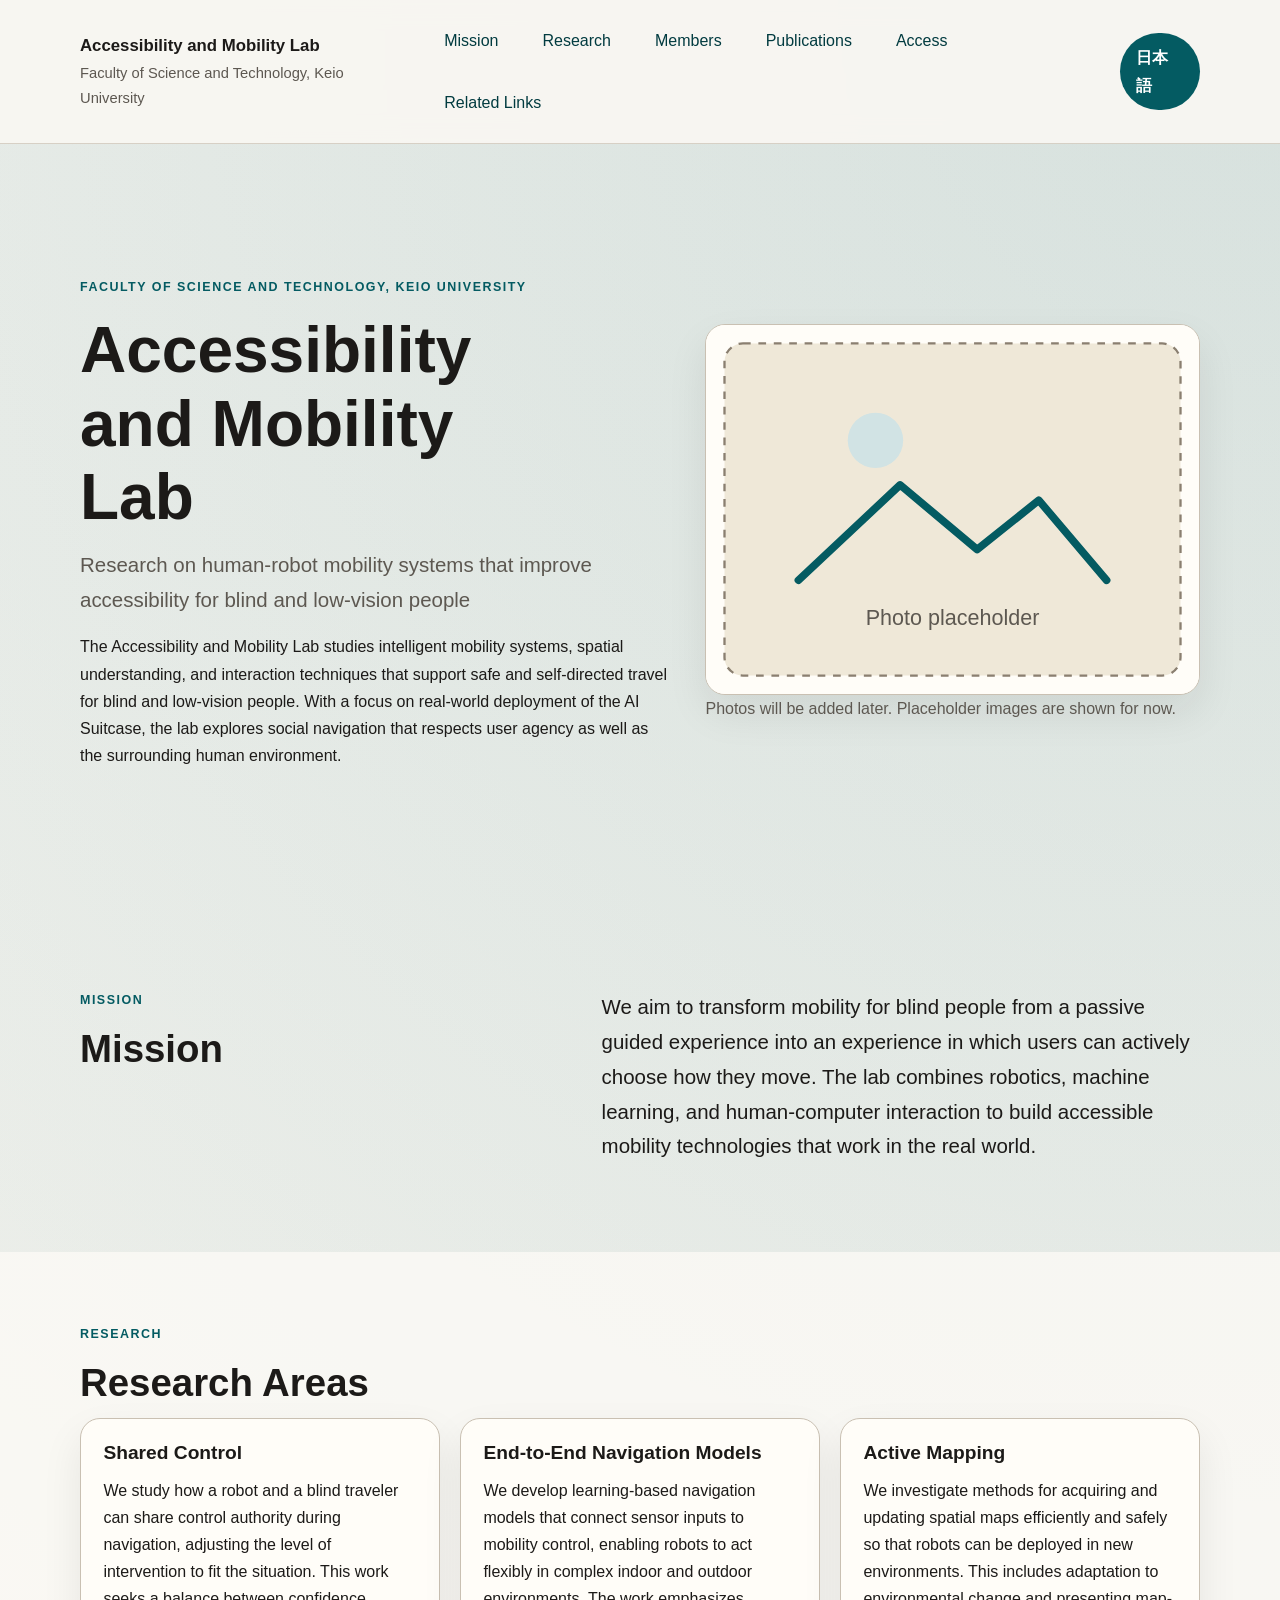
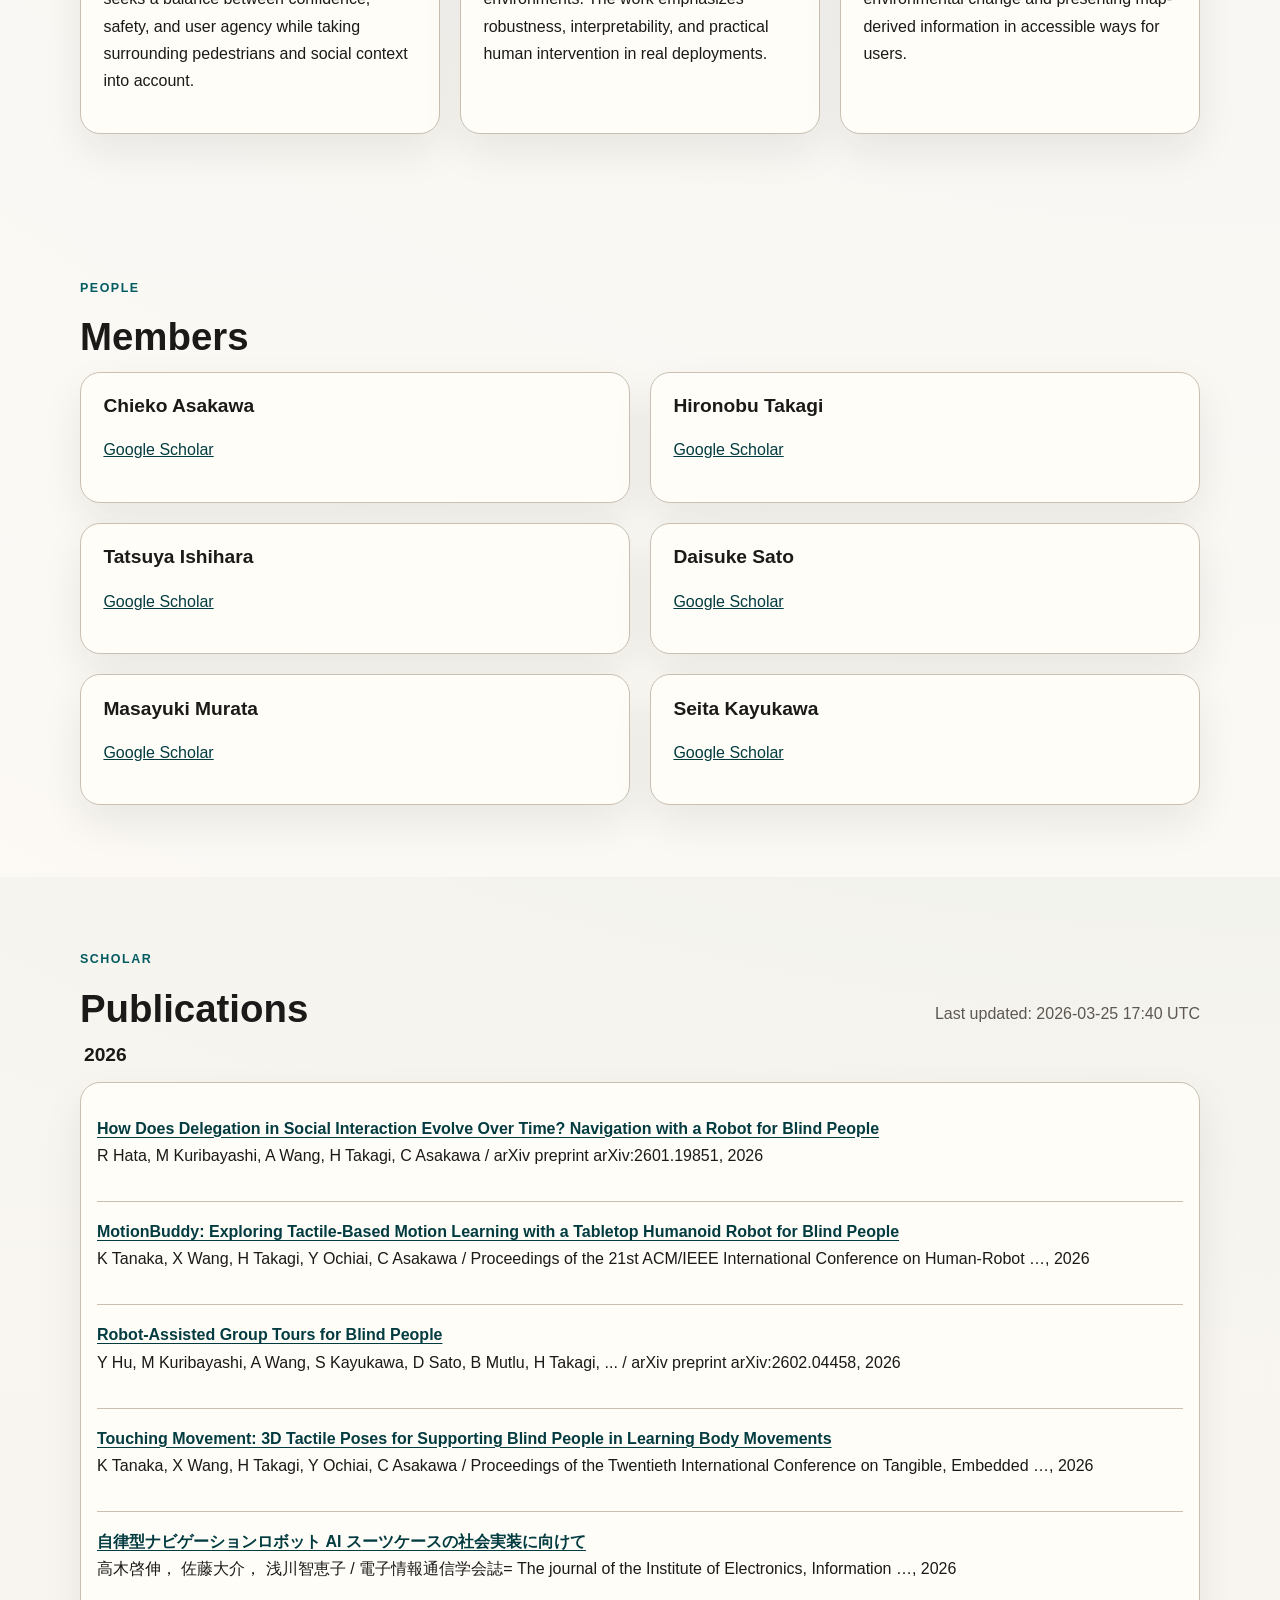
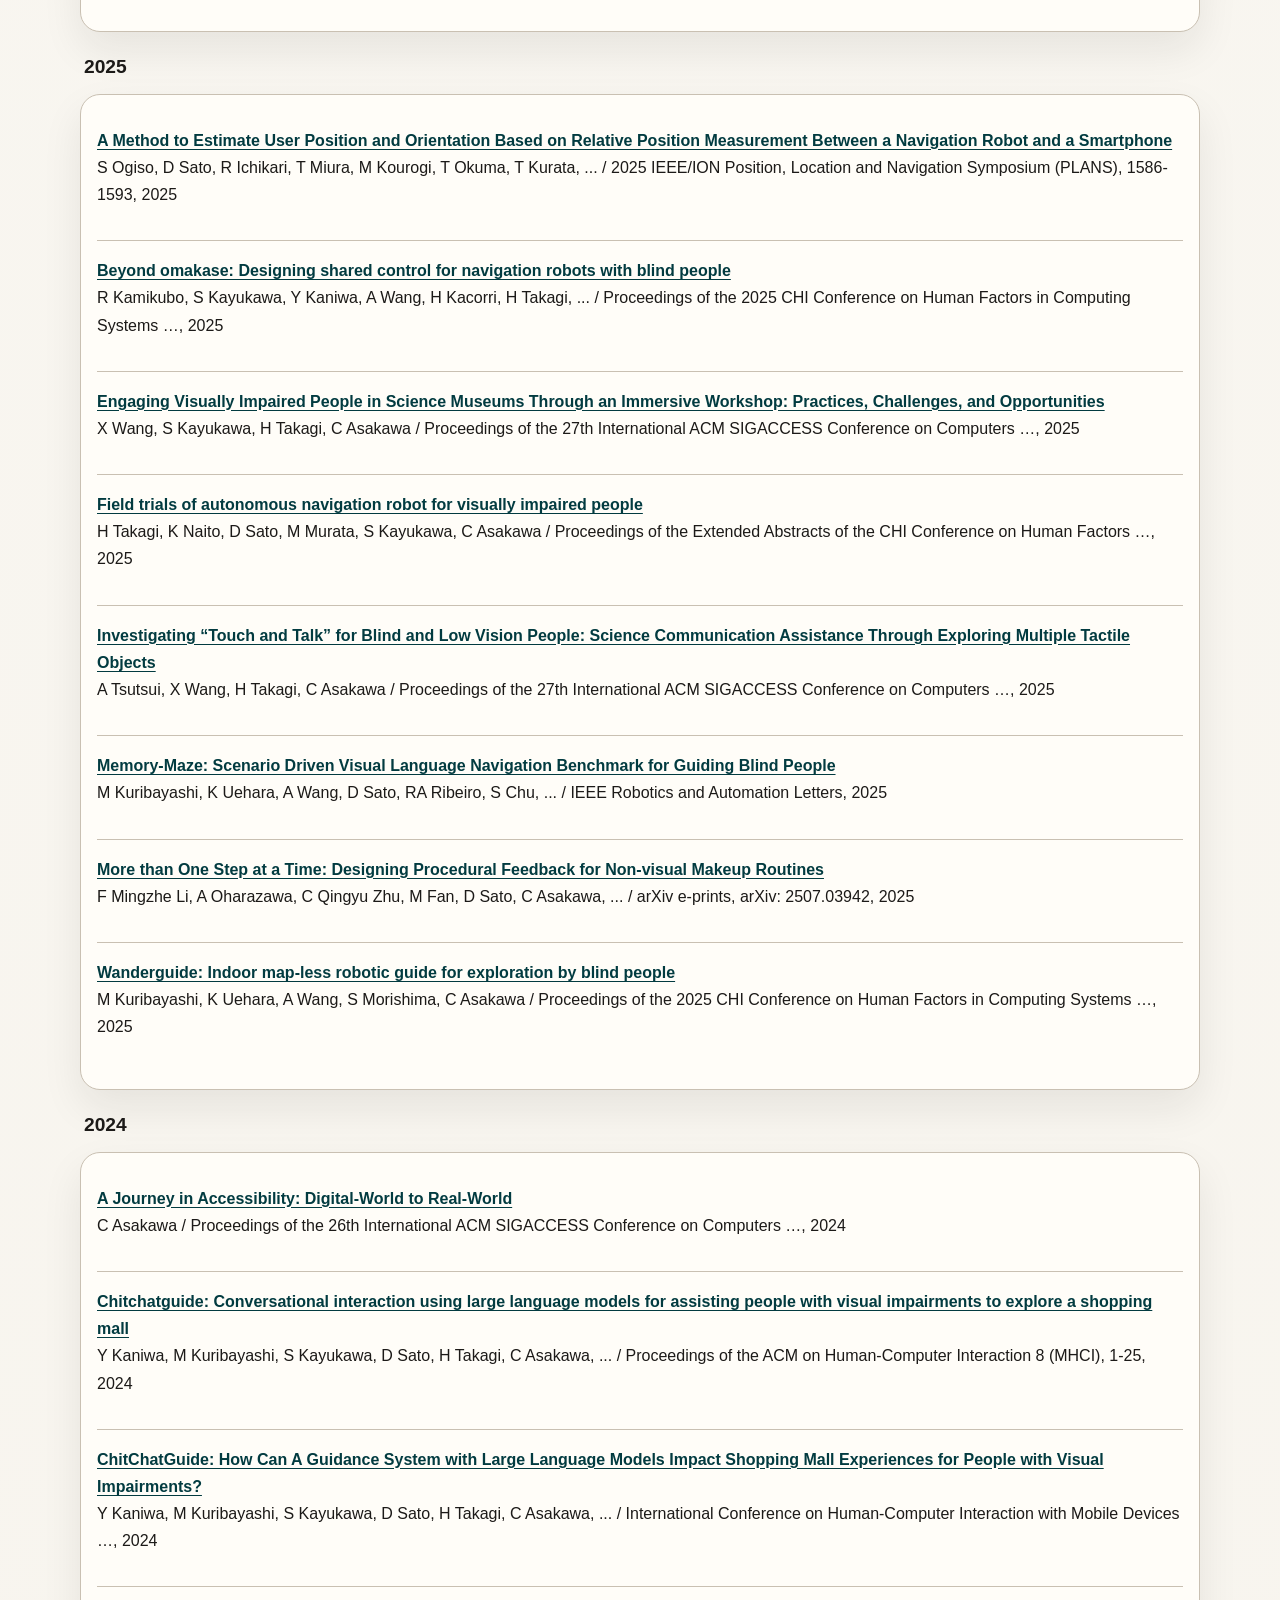
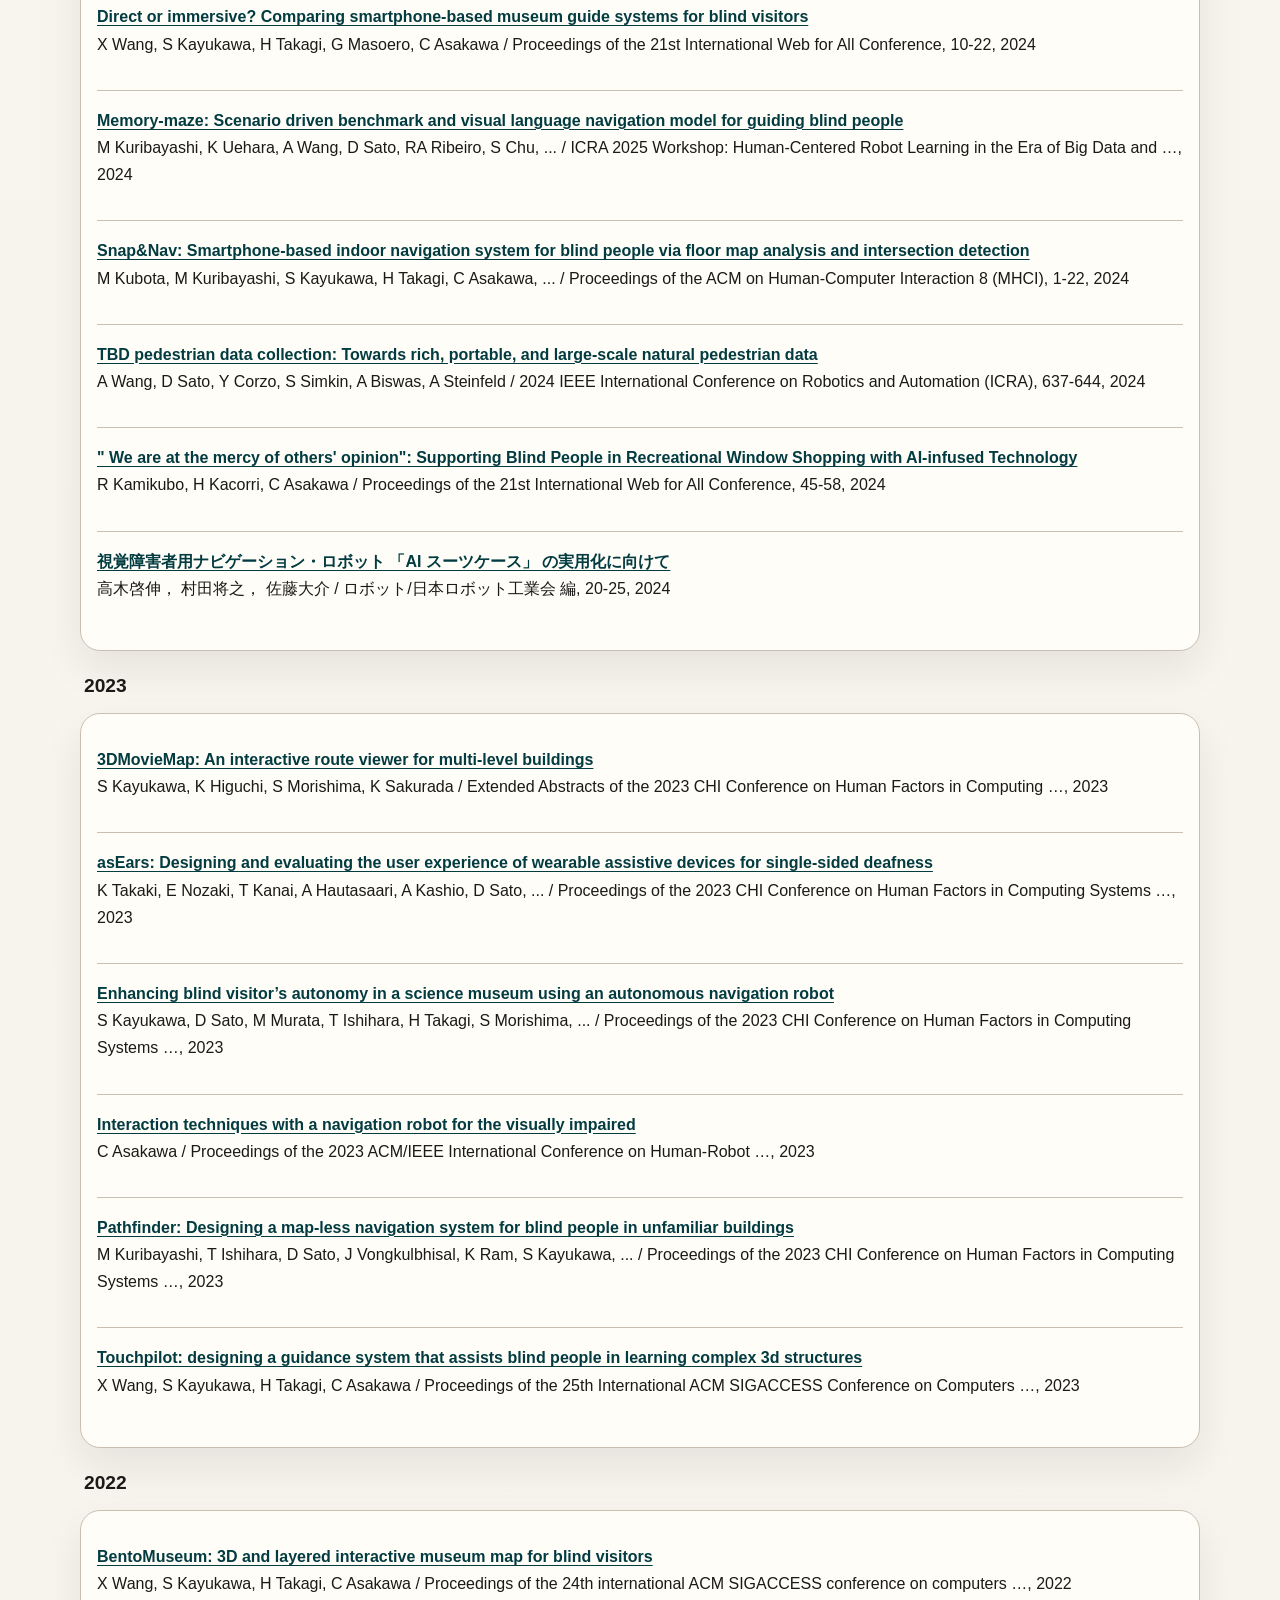
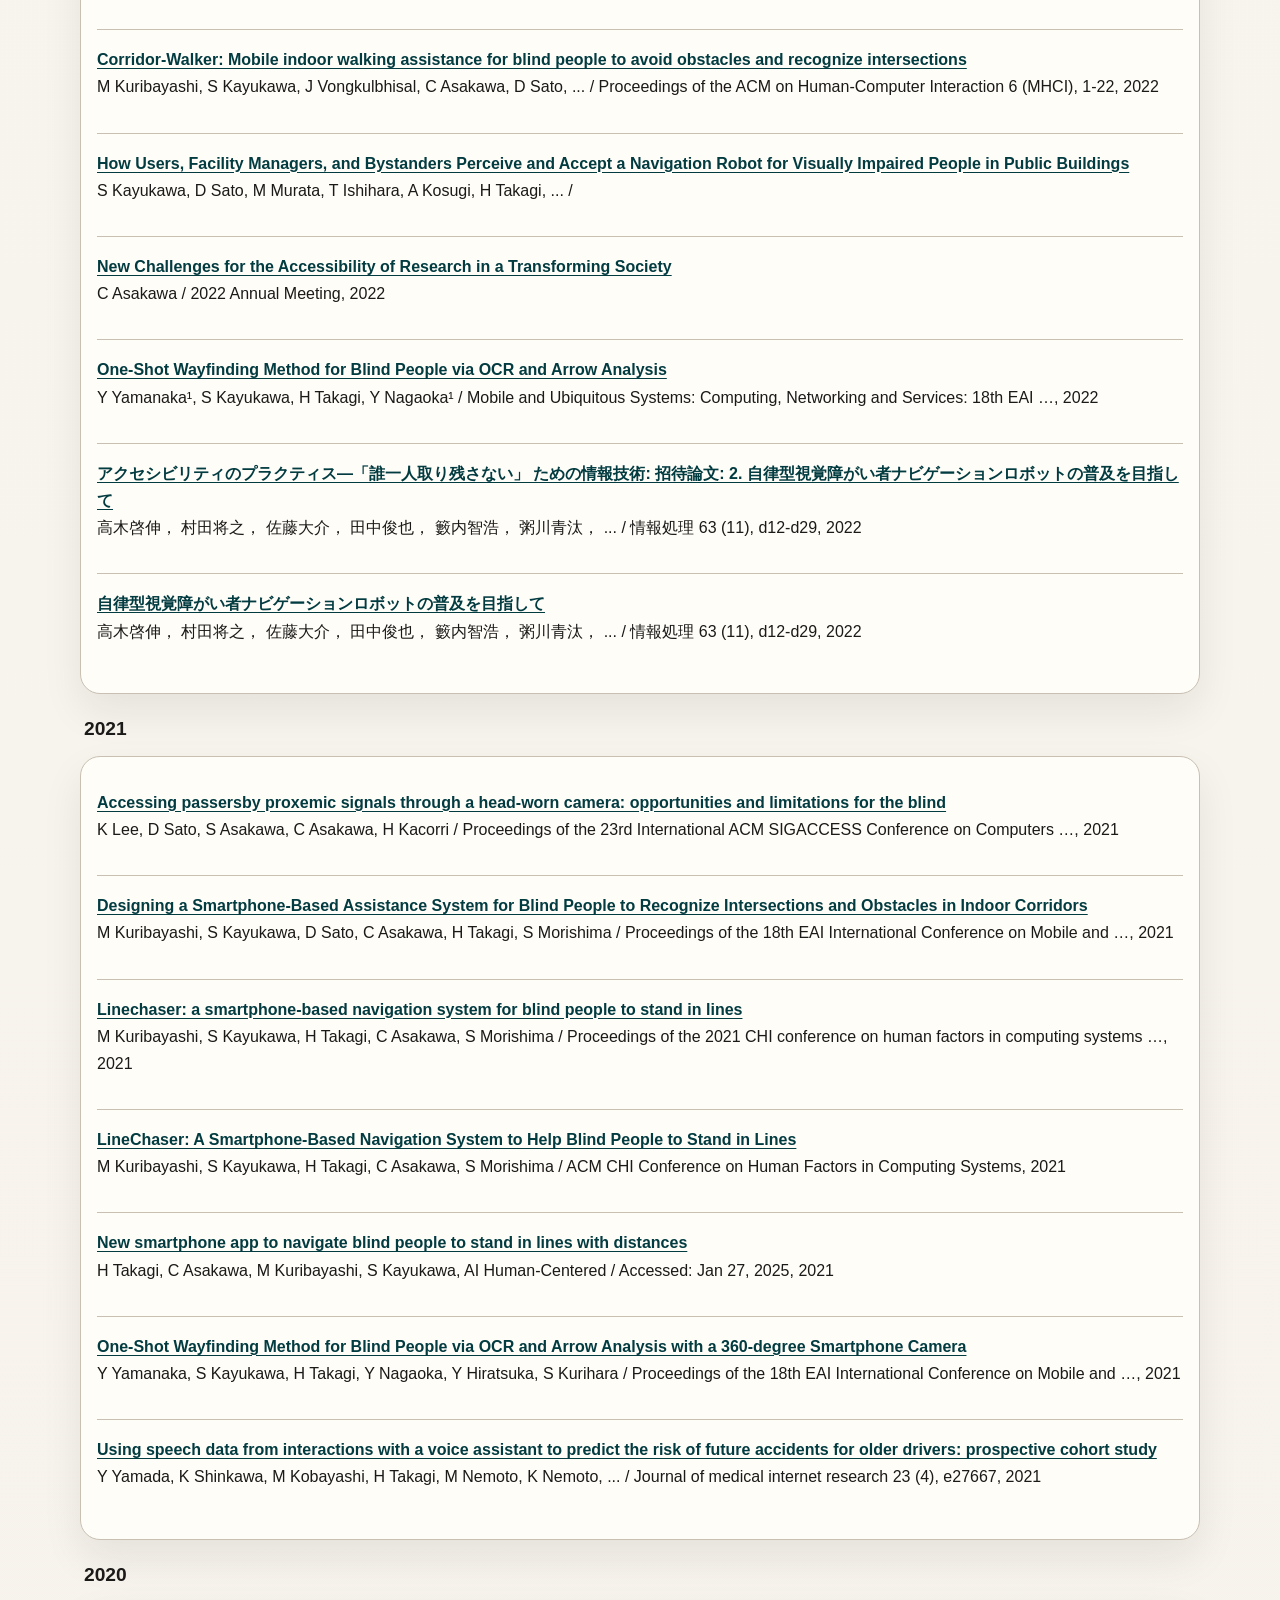
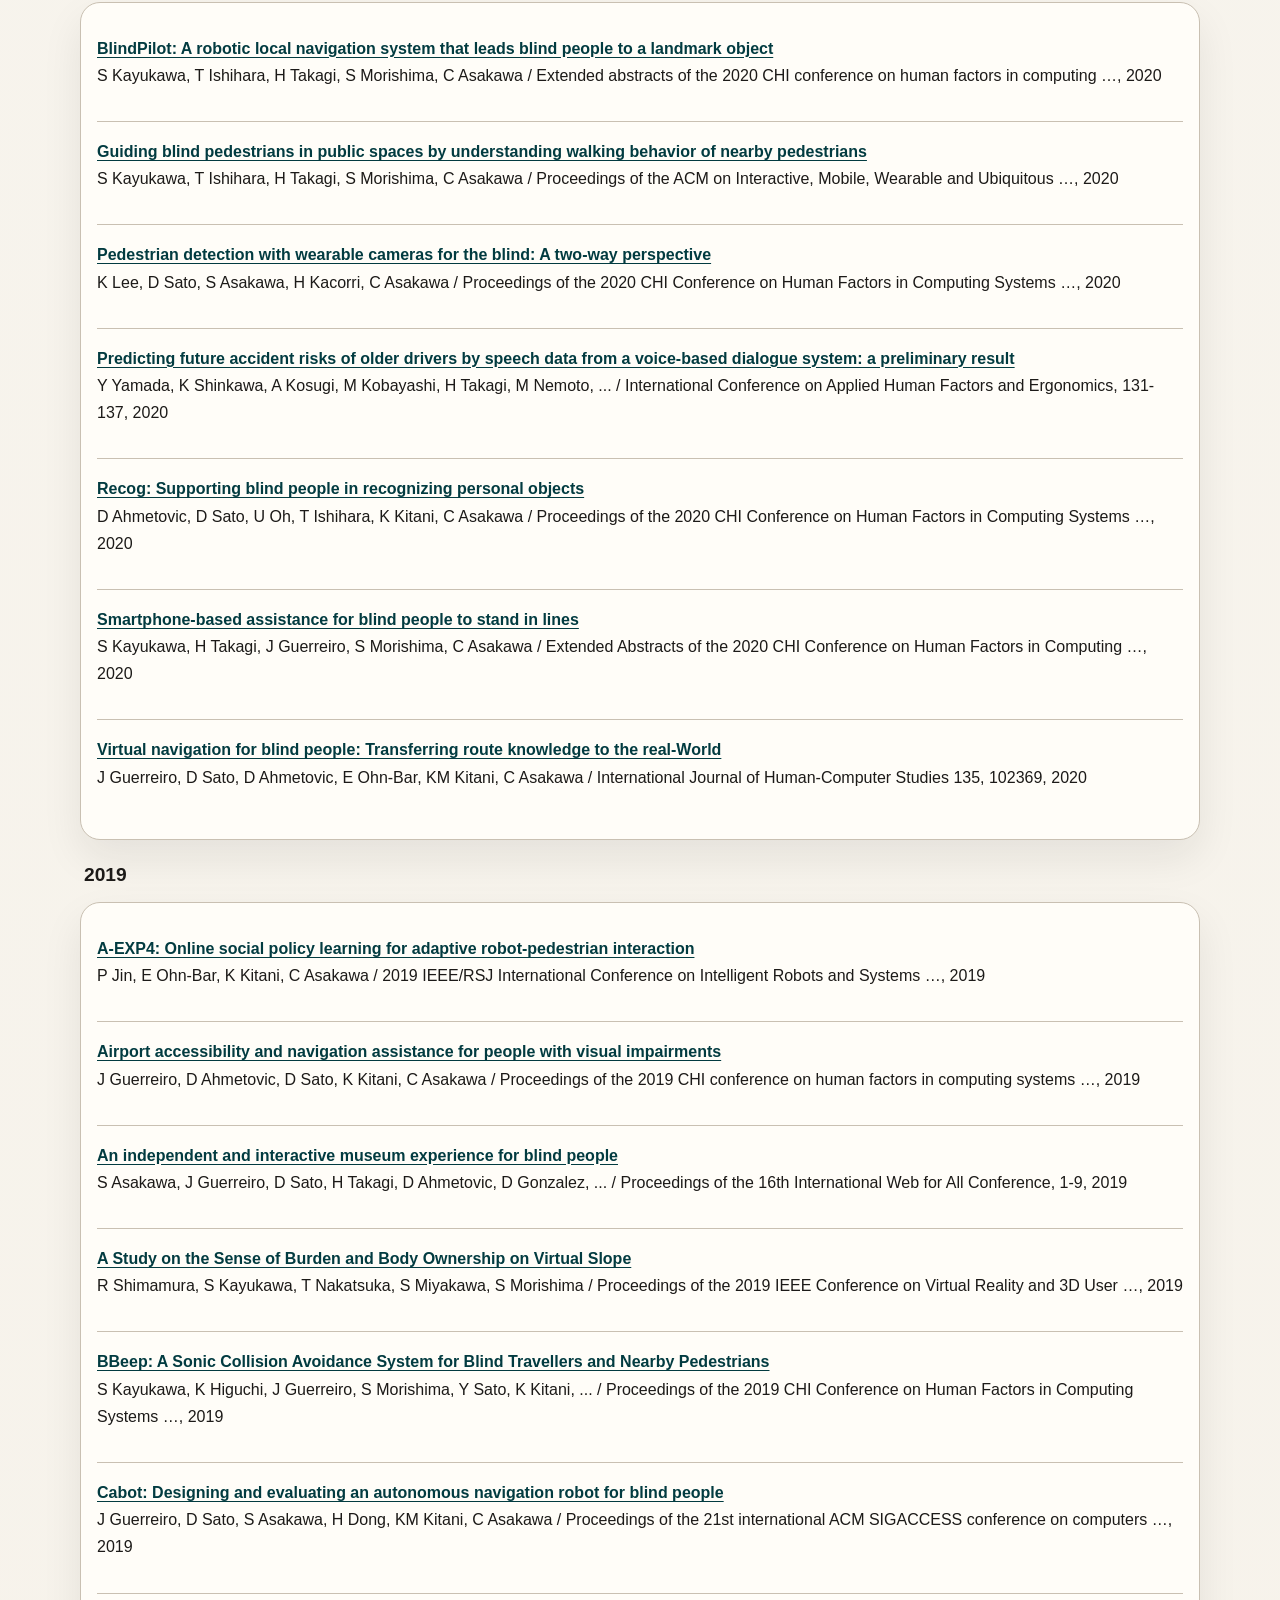
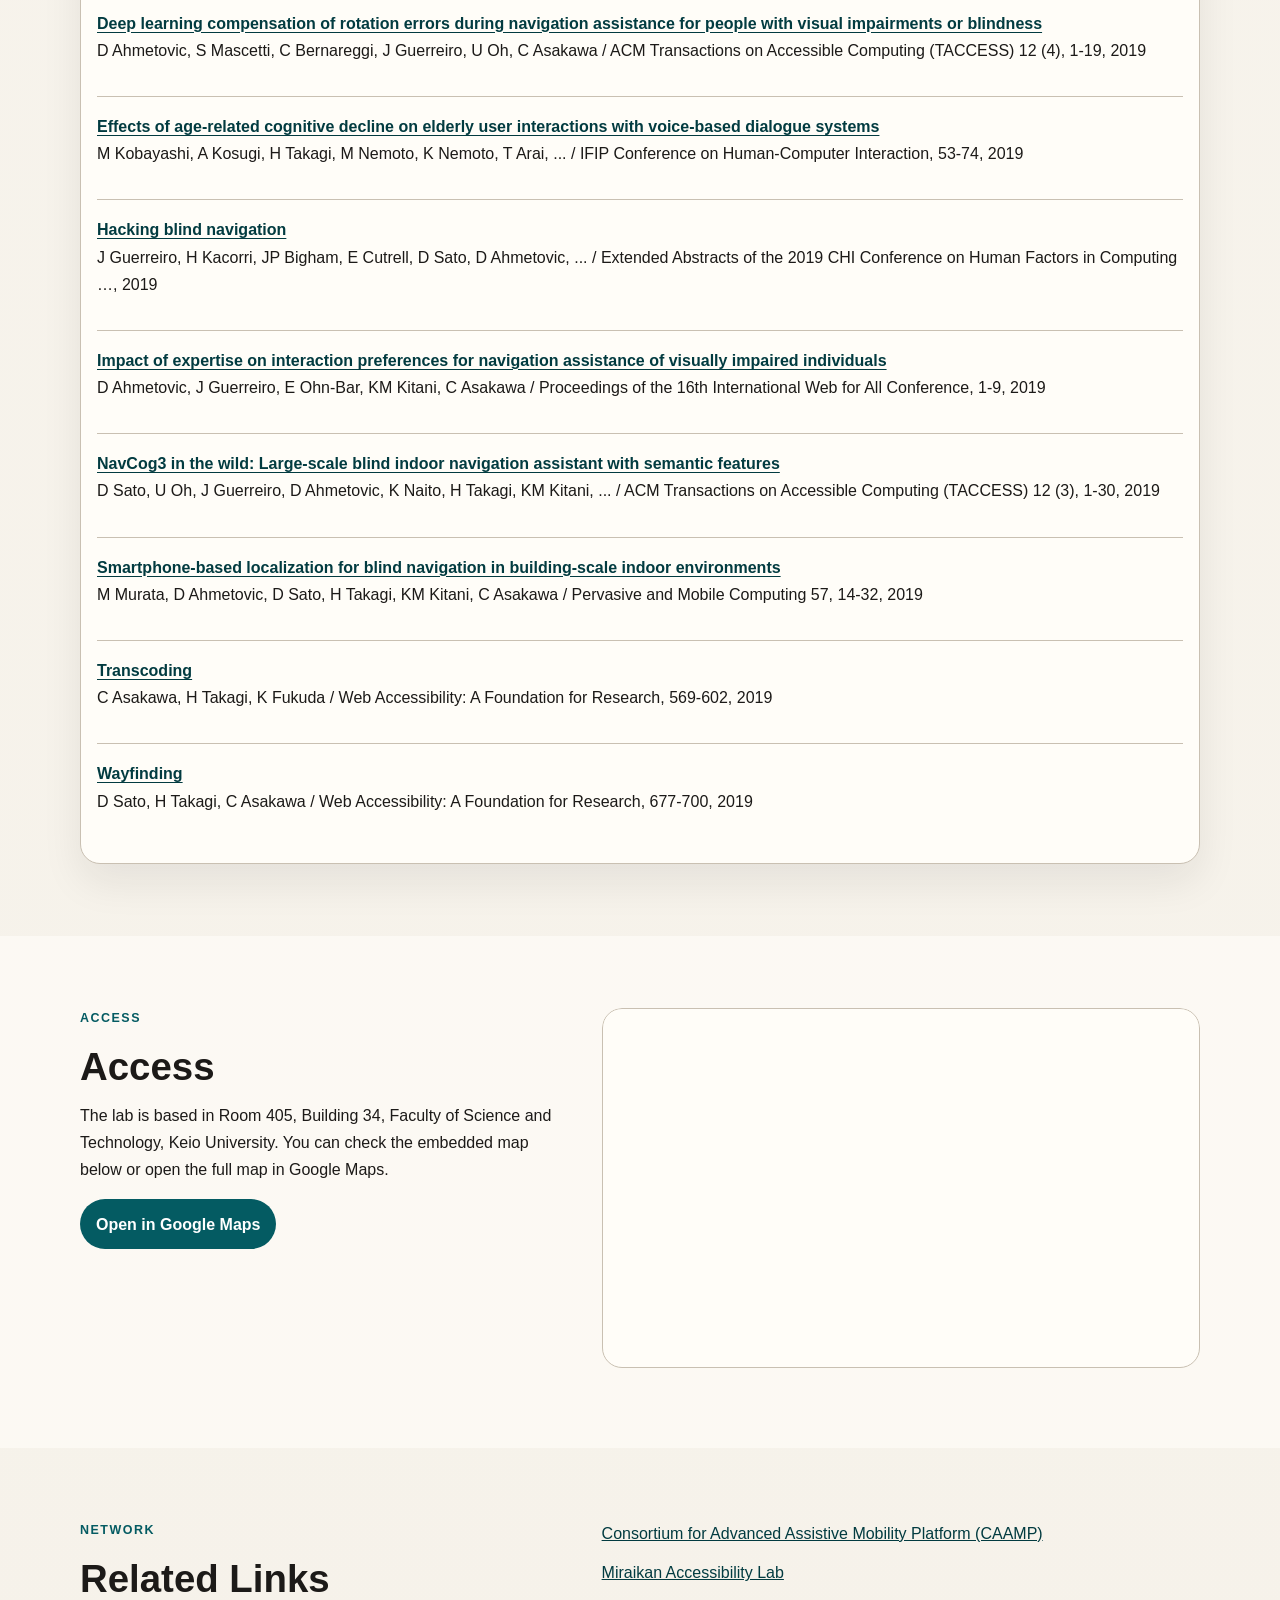
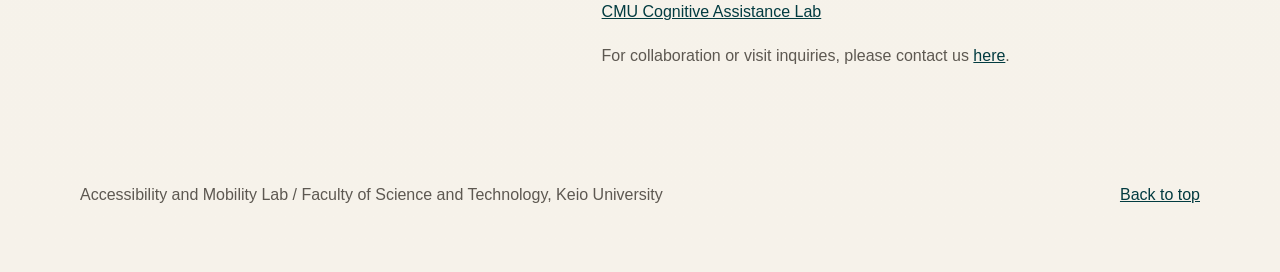
==== docs/en/index.html @ ff89d217 "Add lab website generator and initial content" ====
<!doctype html>
<html lang="en">
<head>
  <meta charset="utf-8">
  <meta name="viewport" content="width=device-width, initial-scale=1">
  <title>Accessibility and Mobility Lab | Faculty of Science and Technology, Keio University</title>
  <meta name="description" content="Research on human-robot mobility systems that improve accessibility for blind and low-vision people">
  <link rel="stylesheet" href="../assets/site.css">
</head>
<body>
  <a class="skip-link" href="#main">Skip to content</a>
  <header class="site-header">
    <div class="wrap header-inner">
      <a class="brand" href="./index.html">
        <span class="brand-name">Accessibility and Mobility Lab</span>
        <span class="brand-affiliation">Faculty of Science and Technology, Keio University</span>
      </a>
      <nav aria-label="Primary">
        <ul class="nav-list">
          <li><a href="#mission">Mission</a></li><li><a href="#research">Research</a></li><li><a href="#members">Members</a></li><li><a href="#publications">Publications</a></li><li><a href="#access">Access</a></li><li><a href="#links">Related Links</a></li>
        </ul>
      </nav>
      <a class="lang-switch" href="../ja/index.html" hreflang="ja" lang="ja">日本語</a>
    </div>
  </header>
  <main id="main">
    <section class="hero">
      <div class="wrap hero-grid">
        <div class="hero-copy">
          <p class="eyebrow">Faculty of Science and Technology, Keio University</p>
          <h1>Accessibility and Mobility Lab</h1>
          <p class="hero-tagline">Research on human-robot mobility systems that improve accessibility for blind and low-vision people</p>
          <p>The Accessibility and Mobility Lab studies intelligent mobility systems, spatial understanding, and interaction techniques that support safe and self-directed travel for blind and low-vision people. With a focus on real-world deployment of the AI Suitcase, the lab explores social navigation that respects user agency as well as the surrounding human environment.</p>
        </div>
        <div class="hero-visual">
          <img src="../assets/lab-placeholder.svg" alt="" width="640" height="480">
          <p class="image-note">Photos will be added later. Placeholder images are shown for now.</p>
        </div>
      </div>
    </section>

    <section id="mission" class="section">
      <div class="wrap section-grid">
        <div>
          <p class="section-kicker">Mission</p>
          <h2>Mission</h2>
        </div>
        <p class="lead">We aim to transform mobility for blind people from a passive guided experience into an experience in which users can actively choose how they move. The lab combines robotics, machine learning, and human-computer interaction to build accessible mobility technologies that work in the real world.</p>
      </div>
    </section>

    <section id="research" class="section section-alt">
      <div class="wrap">
        <p class="section-kicker">Research</p>
        <h2>Research Areas</h2>
        <div class="card-grid three-up">
          <article class="card research-card">
              <h3>Shared Control</h3>
              <p>We study how a robot and a blind traveler can share control authority during navigation, adjusting the level of intervention to fit the situation. This work seeks a balance between confidence, safety, and user agency while taking surrounding pedestrians and social context into account.</p>
            </article>
<article class="card research-card">
              <h3>End-to-End Navigation Models</h3>
              <p>We develop learning-based navigation models that connect sensor inputs to mobility control, enabling robots to act flexibly in complex indoor and outdoor environments. The work emphasizes robustness, interpretability, and practical human intervention in real deployments.</p>
            </article>
<article class="card research-card">
              <h3>Active Mapping</h3>
              <p>We investigate methods for acquiring and updating spatial maps efficiently and safely so that robots can be deployed in new environments. This includes adaptation to environmental change and presenting map-derived information in accessible ways for users.</p>
            </article>
        </div>
      </div>
    </section>

    <section id="members" class="section section-alt">
      <div class="wrap">
        <p class="section-kicker">People</p>
        <h2>Members</h2>
        <div class="card-grid two-up">
          <article class="card member-card">
              <h3>Chieko Asakawa</h3>
              <p><a href="https://scholar.google.com/citations?user=IheNxE4AAAAJ&amp;hl=en">Google Scholar</a></p>
            </article>
<article class="card member-card">
              <h3>Hironobu Takagi</h3>
              <p><a href="https://scholar.google.com/citations?user=NAAdydEAAAAJ&amp;hl=en">Google Scholar</a></p>
            </article>
<article class="card member-card">
              <h3>Tatsuya Ishihara</h3>
              <p><a href="https://scholar.google.com/citations?user=GOQovh4AAAAJ&amp;hl=en">Google Scholar</a></p>
            </article>
<article class="card member-card">
              <h3>Daisuke Sato</h3>
              <p><a href="https://scholar.google.com/citations?user=dsNpUR0AAAAJ&amp;hl=en">Google Scholar</a></p>
            </article>
<article class="card member-card">
              <h3>Masayuki Murata</h3>
              <p><a href="https://scholar.google.com/citations?user=XZWOEtgAAAAJ&amp;hl=en">Google Scholar</a></p>
            </article>
<article class="card member-card">
              <h3>Seita Kayukawa</h3>
              <p><a href="https://scholar.google.com/citations?user=SpfOQHAAAAAJ&amp;hl=en">Google Scholar</a></p>
            </article>
        </div>
      </div>
    </section>

    <section id="publications" class="section">
      <div class="wrap">
        <div class="section-head">
          <div>
            <p class="section-kicker">Scholar</p>
            <h2>Publications</h2>
          </div>
          <p class="section-meta">Last updated: 2026-03-25 17:40 UTC</p>
        </div>
        <section class="publication-year-group" aria-labelledby="pub-year-2026">
              <h3 id="pub-year-2026" class="publication-group-title">2026</h3>
              <ol class="publication-list">
                <li class="publication-item">
                  <div>
                    <a href="https://scholar.google.com/citations?view_op=view_citation&amp;hl=en&amp;user=NAAdydEAAAAJ&amp;cstart=100&amp;pagesize=100&amp;citation_for_view=NAAdydEAAAAJ:2v_ZtQDX9iAC" class="publication-title">How Does Delegation in Social Interaction Evolve Over Time? Navigation with a Robot for Blind People</a>
                    <p>R Hata, M Kuribayashi, A Wang, H Takagi, C Asakawa / arXiv preprint arXiv:2601.19851, 2026</p>
                  </div>
                </li>
<li class="publication-item">
                  <div>
                    <a href="https://scholar.google.com/citations?view_op=view_citation&amp;hl=en&amp;user=NAAdydEAAAAJ&amp;cstart=100&amp;pagesize=100&amp;citation_for_view=NAAdydEAAAAJ:27LrP4qxOz0C" class="publication-title">MotionBuddy: Exploring Tactile-Based Motion Learning with a Tabletop Humanoid Robot for Blind People</a>
                    <p>K Tanaka, X Wang, H Takagi, Y Ochiai, C Asakawa / Proceedings of the 21st ACM/IEEE International Conference on Human-Robot …, 2026</p>
                  </div>
                </li>
<li class="publication-item">
                  <div>
                    <a href="https://scholar.google.com/citations?view_op=view_citation&amp;hl=en&amp;user=SpfOQHAAAAAJ&amp;pagesize=100&amp;citation_for_view=SpfOQHAAAAAJ:7PzlFSSx8tAC" class="publication-title">Robot-Assisted Group Tours for Blind People</a>
                    <p>Y Hu, M Kuribayashi, A Wang, S Kayukawa, D Sato, B Mutlu, H Takagi, ... / arXiv preprint arXiv:2602.04458, 2026</p>
                  </div>
                </li>
<li class="publication-item">
                  <div>
                    <a href="https://scholar.google.com/citations?view_op=view_citation&amp;hl=en&amp;user=NAAdydEAAAAJ&amp;cstart=100&amp;pagesize=100&amp;citation_for_view=NAAdydEAAAAJ:-DxkuPiZhfEC" class="publication-title">Touching Movement: 3D Tactile Poses for Supporting Blind People in Learning Body Movements</a>
                    <p>K Tanaka, X Wang, H Takagi, Y Ochiai, C Asakawa / Proceedings of the Twentieth International Conference on Tangible, Embedded …, 2026</p>
                  </div>
                </li>
<li class="publication-item">
                  <div>
                    <a href="https://scholar.google.com/citations?view_op=view_citation&amp;hl=en&amp;user=dsNpUR0AAAAJ&amp;pagesize=100&amp;citation_for_view=dsNpUR0AAAAJ:7BrZ7Jt4UNcC" class="publication-title">自律型ナビゲーションロボット AI スーツケースの社会実装に向けて</a>
                    <p>高木啓伸， 佐藤大介， 浅川智恵子 / 電子情報通信学会誌= The journal of the Institute of Electronics, Information …, 2026</p>
                  </div>
                </li>
              </ol>
            </section>
<section class="publication-year-group" aria-labelledby="pub-year-2025">
              <h3 id="pub-year-2025" class="publication-group-title">2025</h3>
              <ol class="publication-list">
                <li class="publication-item">
                  <div>
                    <a href="https://scholar.google.com/citations?view_op=view_citation&amp;hl=en&amp;user=dsNpUR0AAAAJ&amp;pagesize=100&amp;citation_for_view=dsNpUR0AAAAJ:nRpfm8aw39MC" class="publication-title">A Method to Estimate User Position and Orientation Based on Relative Position Measurement Between a Navigation Robot and a Smartphone</a>
                    <p>S Ogiso, D Sato, R Ichikari, T Miura, M Kourogi, T Okuma, T Kurata, ... / 2025 IEEE/ION Position, Location and Navigation Symposium (PLANS), 1586-1593, 2025</p>
                  </div>
                </li>
<li class="publication-item">
                  <div>
                    <a href="https://scholar.google.com/citations?view_op=view_citation&amp;hl=en&amp;user=SpfOQHAAAAAJ&amp;pagesize=100&amp;citation_for_view=SpfOQHAAAAAJ:4DMP91E08xMC" class="publication-title">Beyond omakase: Designing shared control for navigation robots with blind people</a>
                    <p>R Kamikubo, S Kayukawa, Y Kaniwa, A Wang, H Kacorri, H Takagi, ... / Proceedings of the 2025 CHI Conference on Human Factors in Computing Systems …, 2025</p>
                  </div>
                </li>
<li class="publication-item">
                  <div>
                    <a href="https://scholar.google.com/citations?view_op=view_citation&amp;hl=en&amp;user=SpfOQHAAAAAJ&amp;pagesize=100&amp;citation_for_view=SpfOQHAAAAAJ:QIV2ME_5wuYC" class="publication-title">Engaging Visually Impaired People in Science Museums Through an Immersive Workshop: Practices, Challenges, and Opportunities</a>
                    <p>X Wang, S Kayukawa, H Takagi, C Asakawa / Proceedings of the 27th International ACM SIGACCESS Conference on Computers …, 2025</p>
                  </div>
                </li>
<li class="publication-item">
                  <div>
                    <a href="https://scholar.google.com/citations?view_op=view_citation&amp;hl=en&amp;user=SpfOQHAAAAAJ&amp;pagesize=100&amp;citation_for_view=SpfOQHAAAAAJ:Wp0gIr-vW9MC" class="publication-title">Field trials of autonomous navigation robot for visually impaired people</a>
                    <p>H Takagi, K Naito, D Sato, M Murata, S Kayukawa, C Asakawa / Proceedings of the Extended Abstracts of the CHI Conference on Human Factors …, 2025</p>
                  </div>
                </li>
<li class="publication-item">
                  <div>
                    <a href="https://scholar.google.com/citations?view_op=view_citation&amp;hl=en&amp;user=NAAdydEAAAAJ&amp;cstart=100&amp;pagesize=100&amp;citation_for_view=NAAdydEAAAAJ:sA9dB-pw3HoC" class="publication-title">Investigating “Touch and Talk” for Blind and Low Vision People: Science Communication Assistance Through Exploring Multiple Tactile Objects</a>
                    <p>A Tsutsui, X Wang, H Takagi, C Asakawa / Proceedings of the 27th International ACM SIGACCESS Conference on Computers …, 2025</p>
                  </div>
                </li>
<li class="publication-item">
                  <div>
                    <a href="https://scholar.google.com/citations?view_op=view_citation&amp;hl=en&amp;user=dsNpUR0AAAAJ&amp;pagesize=100&amp;citation_for_view=dsNpUR0AAAAJ:kVjdVfd2voEC" class="publication-title">Memory-Maze: Scenario Driven Visual Language Navigation Benchmark for Guiding Blind People</a>
                    <p>M Kuribayashi, K Uehara, A Wang, D Sato, RA Ribeiro, S Chu, ... / IEEE Robotics and Automation Letters, 2025</p>
                  </div>
                </li>
<li class="publication-item">
                  <div>
                    <a href="https://scholar.google.com/citations?view_op=view_citation&amp;hl=en&amp;user=IheNxE4AAAAJ&amp;cstart=100&amp;pagesize=100&amp;citation_for_view=IheNxE4AAAAJ:5qfkUJPXOUwC" class="publication-title">More than One Step at a Time: Designing Procedural Feedback for Non-visual Makeup Routines</a>
                    <p>F Mingzhe Li, A Oharazawa, C Qingyu Zhu, M Fan, D Sato, C Asakawa, ... / arXiv e-prints, arXiv: 2507.03942, 2025</p>
                  </div>
                </li>
<li class="publication-item">
                  <div>
                    <a href="https://scholar.google.com/citations?view_op=view_citation&amp;hl=en&amp;user=IheNxE4AAAAJ&amp;pagesize=100&amp;citation_for_view=IheNxE4AAAAJ:ruyezt5ZtCIC" class="publication-title">Wanderguide: Indoor map-less robotic guide for exploration by blind people</a>
                    <p>M Kuribayashi, K Uehara, A Wang, S Morishima, C Asakawa / Proceedings of the 2025 CHI Conference on Human Factors in Computing Systems …, 2025</p>
                  </div>
                </li>
              </ol>
            </section>
<section class="publication-year-group" aria-labelledby="pub-year-2024">
              <h3 id="pub-year-2024" class="publication-group-title">2024</h3>
              <ol class="publication-list">
                <li class="publication-item">
                  <div>
                    <a href="https://scholar.google.com/citations?view_op=view_citation&amp;hl=en&amp;user=IheNxE4AAAAJ&amp;cstart=100&amp;pagesize=100&amp;citation_for_view=IheNxE4AAAAJ:b1wdh0AR-JQC" class="publication-title">A Journey in Accessibility: Digital-World to Real-World</a>
                    <p>C Asakawa / Proceedings of the 26th International ACM SIGACCESS Conference on Computers …, 2024</p>
                  </div>
                </li>
<li class="publication-item">
                  <div>
                    <a href="https://scholar.google.com/citations?view_op=view_citation&amp;hl=en&amp;user=SpfOQHAAAAAJ&amp;pagesize=100&amp;citation_for_view=SpfOQHAAAAAJ:4TOpqqG69KYC" class="publication-title">Chitchatguide: Conversational interaction using large language models for assisting people with visual impairments to explore a shopping mall</a>
                    <p>Y Kaniwa, M Kuribayashi, S Kayukawa, D Sato, H Takagi, C Asakawa, ... / Proceedings of the ACM on Human-Computer Interaction 8 (MHCI), 1-25, 2024</p>
                  </div>
                </li>
<li class="publication-item">
                  <div>
                    <a href="https://scholar.google.com/citations?view_op=view_citation&amp;hl=en&amp;user=SpfOQHAAAAAJ&amp;pagesize=100&amp;citation_for_view=SpfOQHAAAAAJ:_kc_bZDykSQC" class="publication-title">ChitChatGuide: How Can A Guidance System with Large Language Models Impact Shopping Mall Experiences for People with Visual Impairments?</a>
                    <p>Y Kaniwa, M Kuribayashi, S Kayukawa, D Sato, H Takagi, C Asakawa, ... / International Conference on Human-Computer Interaction with Mobile Devices …, 2024</p>
                  </div>
                </li>
<li class="publication-item">
                  <div>
                    <a href="https://scholar.google.com/citations?view_op=view_citation&amp;hl=en&amp;user=SpfOQHAAAAAJ&amp;pagesize=100&amp;citation_for_view=SpfOQHAAAAAJ:YOwf2qJgpHMC" class="publication-title">Direct or immersive? Comparing smartphone-based museum guide systems for blind visitors</a>
                    <p>X Wang, S Kayukawa, H Takagi, G Masoero, C Asakawa / Proceedings of the 21st International Web for All Conference, 10-22, 2024</p>
                  </div>
                </li>
<li class="publication-item">
                  <div>
                    <a href="https://scholar.google.com/citations?view_op=view_citation&amp;hl=en&amp;user=dsNpUR0AAAAJ&amp;pagesize=100&amp;citation_for_view=dsNpUR0AAAAJ:LO7wyVUgiFcC" class="publication-title">Memory-maze: Scenario driven benchmark and visual language navigation model for guiding blind people</a>
                    <p>M Kuribayashi, K Uehara, A Wang, D Sato, RA Ribeiro, S Chu, ... / ICRA 2025 Workshop: Human-Centered Robot Learning in the Era of Big Data and …, 2024</p>
                  </div>
                </li>
<li class="publication-item">
                  <div>
                    <a href="https://scholar.google.com/citations?view_op=view_citation&amp;hl=en&amp;user=SpfOQHAAAAAJ&amp;pagesize=100&amp;citation_for_view=SpfOQHAAAAAJ:M3ejUd6NZC8C" class="publication-title">Snap&amp;Nav: Smartphone-based indoor navigation system for blind people via floor map analysis and intersection detection</a>
                    <p>M Kubota, M Kuribayashi, S Kayukawa, H Takagi, C Asakawa, ... / Proceedings of the ACM on Human-Computer Interaction 8 (MHCI), 1-22, 2024</p>
                  </div>
                </li>
<li class="publication-item">
                  <div>
                    <a href="https://scholar.google.com/citations?view_op=view_citation&amp;hl=en&amp;user=dsNpUR0AAAAJ&amp;pagesize=100&amp;citation_for_view=dsNpUR0AAAAJ:8d8msizDQcsC" class="publication-title">TBD pedestrian data collection: Towards rich, portable, and large-scale natural pedestrian data</a>
                    <p>A Wang, D Sato, Y Corzo, S Simkin, A Biswas, A Steinfeld / 2024 IEEE International Conference on Robotics and Automation (ICRA), 637-644, 2024</p>
                  </div>
                </li>
<li class="publication-item">
                  <div>
                    <a href="https://scholar.google.com/citations?view_op=view_citation&amp;hl=en&amp;user=IheNxE4AAAAJ&amp;cstart=100&amp;pagesize=100&amp;citation_for_view=IheNxE4AAAAJ:g3aElNc5_aQC" class="publication-title">&quot; We are at the mercy of others&#x27; opinion&quot;: Supporting Blind People in Recreational Window Shopping with AI-infused Technology</a>
                    <p>R Kamikubo, H Kacorri, C Asakawa / Proceedings of the 21st International Web for All Conference, 45-58, 2024</p>
                  </div>
                </li>
<li class="publication-item">
                  <div>
                    <a href="https://scholar.google.com/citations?view_op=view_citation&amp;hl=en&amp;user=XZWOEtgAAAAJ&amp;pagesize=100&amp;citation_for_view=XZWOEtgAAAAJ:-f6ydRqryjwC" class="publication-title">視覚障害者用ナビゲーション・ロボット 「AI スーツケース」 の実用化に向けて</a>
                    <p>高木啓伸， 村田将之， 佐藤大介 / ロボット/日本ロボット工業会 編, 20-25, 2024</p>
                  </div>
                </li>
              </ol>
            </section>
<section class="publication-year-group" aria-labelledby="pub-year-2023">
              <h3 id="pub-year-2023" class="publication-group-title">2023</h3>
              <ol class="publication-list">
                <li class="publication-item">
                  <div>
                    <a href="https://scholar.google.com/citations?view_op=view_citation&amp;hl=en&amp;user=SpfOQHAAAAAJ&amp;pagesize=100&amp;citation_for_view=SpfOQHAAAAAJ:kNdYIx-mwKoC" class="publication-title">3DMovieMap: An interactive route viewer for multi-level buildings</a>
                    <p>S Kayukawa, K Higuchi, S Morishima, K Sakurada / Extended Abstracts of the 2023 CHI Conference on Human Factors in Computing …, 2023</p>
                  </div>
                </li>
<li class="publication-item">
                  <div>
                    <a href="https://scholar.google.com/citations?view_op=view_citation&amp;hl=en&amp;user=dsNpUR0AAAAJ&amp;pagesize=100&amp;citation_for_view=dsNpUR0AAAAJ:hCrLmN-GePgC" class="publication-title">asEars: Designing and evaluating the user experience of wearable assistive devices for single-sided deafness</a>
                    <p>K Takaki, E Nozaki, T Kanai, A Hautasaari, A Kashio, D Sato, ... / Proceedings of the 2023 CHI Conference on Human Factors in Computing Systems …, 2023</p>
                  </div>
                </li>
<li class="publication-item">
                  <div>
                    <a href="https://scholar.google.com/citations?view_op=view_citation&amp;hl=en&amp;user=SpfOQHAAAAAJ&amp;pagesize=100&amp;citation_for_view=SpfOQHAAAAAJ:MXK_kJrjxJIC" class="publication-title">Enhancing blind visitor’s autonomy in a science museum using an autonomous navigation robot</a>
                    <p>S Kayukawa, D Sato, M Murata, T Ishihara, H Takagi, S Morishima, ... / Proceedings of the 2023 CHI Conference on Human Factors in Computing Systems …, 2023</p>
                  </div>
                </li>
<li class="publication-item">
                  <div>
                    <a href="https://scholar.google.com/citations?view_op=view_citation&amp;hl=en&amp;user=IheNxE4AAAAJ&amp;cstart=100&amp;pagesize=100&amp;citation_for_view=IheNxE4AAAAJ:4MWp96NkSFoC" class="publication-title">Interaction techniques with a navigation robot for the visually impaired</a>
                    <p>C Asakawa / Proceedings of the 2023 ACM/IEEE International Conference on Human-Robot …, 2023</p>
                  </div>
                </li>
<li class="publication-item">
                  <div>
                    <a href="https://scholar.google.com/citations?view_op=view_citation&amp;hl=en&amp;user=SpfOQHAAAAAJ&amp;pagesize=100&amp;citation_for_view=SpfOQHAAAAAJ:3fE2CSJIrl8C" class="publication-title">Pathfinder: Designing a map-less navigation system for blind people in unfamiliar buildings</a>
                    <p>M Kuribayashi, T Ishihara, D Sato, J Vongkulbhisal, K Ram, S Kayukawa, ... / Proceedings of the 2023 CHI Conference on Human Factors in Computing Systems …, 2023</p>
                  </div>
                </li>
<li class="publication-item">
                  <div>
                    <a href="https://scholar.google.com/citations?view_op=view_citation&amp;hl=en&amp;user=SpfOQHAAAAAJ&amp;pagesize=100&amp;citation_for_view=SpfOQHAAAAAJ:Zph67rFs4hoC" class="publication-title">Touchpilot: designing a guidance system that assists blind people in learning complex 3d structures</a>
                    <p>X Wang, S Kayukawa, H Takagi, C Asakawa / Proceedings of the 25th International ACM SIGACCESS Conference on Computers …, 2023</p>
                  </div>
                </li>
              </ol>
            </section>
<section class="publication-year-group" aria-labelledby="pub-year-2022">
              <h3 id="pub-year-2022" class="publication-group-title">2022</h3>
              <ol class="publication-list">
                <li class="publication-item">
                  <div>
                    <a href="https://scholar.google.com/citations?view_op=view_citation&amp;hl=en&amp;user=SpfOQHAAAAAJ&amp;pagesize=100&amp;citation_for_view=SpfOQHAAAAAJ:0EnyYjriUFMC" class="publication-title">BentoMuseum: 3D and layered interactive museum map for blind visitors</a>
                    <p>X Wang, S Kayukawa, H Takagi, C Asakawa / Proceedings of the 24th international ACM SIGACCESS conference on computers …, 2022</p>
                  </div>
                </li>
<li class="publication-item">
                  <div>
                    <a href="https://scholar.google.com/citations?view_op=view_citation&amp;hl=en&amp;user=SpfOQHAAAAAJ&amp;pagesize=100&amp;citation_for_view=SpfOQHAAAAAJ:5nxA0vEk-isC" class="publication-title">Corridor-Walker: Mobile indoor walking assistance for blind people to avoid obstacles and recognize intersections</a>
                    <p>M Kuribayashi, S Kayukawa, J Vongkulbhisal, C Asakawa, D Sato, ... / Proceedings of the ACM on Human-Computer Interaction 6 (MHCI), 1-22, 2022</p>
                  </div>
                </li>
<li class="publication-item">
                  <div>
                    <a href="https://scholar.google.com/citations?view_op=view_citation&amp;hl=en&amp;user=SpfOQHAAAAAJ&amp;pagesize=100&amp;citation_for_view=SpfOQHAAAAAJ:hqOjcs7Dif8C" class="publication-title">How Users, Facility Managers, and Bystanders Perceive and Accept a Navigation Robot for Visually Impaired People in Public Buildings</a>
                    <p>S Kayukawa, D Sato, M Murata, T Ishihara, A Kosugi, H Takagi, ... / </p>
                  </div>
                </li>
<li class="publication-item">
                  <div>
                    <a href="https://scholar.google.com/citations?view_op=view_citation&amp;hl=en&amp;user=IheNxE4AAAAJ&amp;cstart=100&amp;pagesize=100&amp;citation_for_view=IheNxE4AAAAJ:0KyAp5RtaNEC" class="publication-title">New Challenges for the Accessibility of Research in a Transforming Society</a>
                    <p>C Asakawa / 2022 Annual Meeting, 2022</p>
                  </div>
                </li>
<li class="publication-item">
                  <div>
                    <a href="https://scholar.google.com/citations?view_op=view_citation&amp;hl=en&amp;user=SpfOQHAAAAAJ&amp;pagesize=100&amp;citation_for_view=SpfOQHAAAAAJ:mVmsd5A6BfQC" class="publication-title">One-Shot Wayfinding Method for Blind People via OCR and Arrow Analysis</a>
                    <p>Y Yamanaka¹, S Kayukawa, H Takagi, Y Nagaoka¹ / Mobile and Ubiquitous Systems: Computing, Networking and Services: 18th EAI …, 2022</p>
                  </div>
                </li>
<li class="publication-item">
                  <div>
                    <a href="https://scholar.google.com/citations?view_op=view_citation&amp;hl=en&amp;user=dsNpUR0AAAAJ&amp;pagesize=100&amp;citation_for_view=dsNpUR0AAAAJ:zCSUwVk65WsC" class="publication-title">アクセシビリティのプラクティス―「誰一人取り残さない」 ための情報技術: 招待論文: 2. 自律型視覚障がい者ナビゲーションロボットの普及を目指して</a>
                    <p>高木啓伸， 村田将之， 佐藤大介， 田中俊也， 籔内智浩， 粥川青汰， ... / 情報処理 63 (11), d12-d29, 2022</p>
                  </div>
                </li>
<li class="publication-item">
                  <div>
                    <a href="https://scholar.google.com/citations?view_op=view_citation&amp;hl=en&amp;user=XZWOEtgAAAAJ&amp;pagesize=100&amp;citation_for_view=XZWOEtgAAAAJ:aqlVkmm33-oC" class="publication-title">自律型視覚障がい者ナビゲーションロボットの普及を目指して</a>
                    <p>高木啓伸， 村田将之， 佐藤大介， 田中俊也， 籔内智浩， 粥川青汰， ... / 情報処理 63 (11), d12-d29, 2022</p>
                  </div>
                </li>
              </ol>
            </section>
<section class="publication-year-group" aria-labelledby="pub-year-2021">
              <h3 id="pub-year-2021" class="publication-group-title">2021</h3>
              <ol class="publication-list">
                <li class="publication-item">
                  <div>
                    <a href="https://scholar.google.com/citations?view_op=view_citation&amp;hl=en&amp;user=dsNpUR0AAAAJ&amp;pagesize=100&amp;citation_for_view=dsNpUR0AAAAJ:VaXvl8Fpj5cC" class="publication-title">Accessing passersby proxemic signals through a head-worn camera: opportunities and limitations for the blind</a>
                    <p>K Lee, D Sato, S Asakawa, C Asakawa, H Kacorri / Proceedings of the 23rd International ACM SIGACCESS Conference on Computers …, 2021</p>
                  </div>
                </li>
<li class="publication-item">
                  <div>
                    <a href="https://scholar.google.com/citations?view_op=view_citation&amp;hl=en&amp;user=dsNpUR0AAAAJ&amp;pagesize=100&amp;citation_for_view=dsNpUR0AAAAJ:M7yex6snE4oC" class="publication-title">Designing a Smartphone-Based Assistance System for Blind People to Recognize Intersections and Obstacles in Indoor Corridors</a>
                    <p>M Kuribayashi, S Kayukawa, D Sato, C Asakawa, H Takagi, S Morishima / Proceedings of the 18th EAI International Conference on Mobile and …, 2021</p>
                  </div>
                </li>
<li class="publication-item">
                  <div>
                    <a href="https://scholar.google.com/citations?view_op=view_citation&amp;hl=en&amp;user=SpfOQHAAAAAJ&amp;pagesize=100&amp;citation_for_view=SpfOQHAAAAAJ:eQOLeE2rZwMC" class="publication-title">Linechaser: a smartphone-based navigation system for blind people to stand in lines</a>
                    <p>M Kuribayashi, S Kayukawa, H Takagi, C Asakawa, S Morishima / Proceedings of the 2021 CHI conference on human factors in computing systems …, 2021</p>
                  </div>
                </li>
<li class="publication-item">
                  <div>
                    <a href="https://scholar.google.com/citations?view_op=view_citation&amp;hl=en&amp;user=NAAdydEAAAAJ&amp;cstart=100&amp;pagesize=100&amp;citation_for_view=NAAdydEAAAAJ:U_HPUtbDl20C" class="publication-title">LineChaser: A Smartphone-Based Navigation System to Help Blind People to Stand in Lines</a>
                    <p>M Kuribayashi, S Kayukawa, H Takagi, C Asakawa, S Morishima / ACM CHI Conference on Human Factors in Computing Systems, 2021</p>
                  </div>
                </li>
<li class="publication-item">
                  <div>
                    <a href="https://scholar.google.com/citations?view_op=view_citation&amp;hl=en&amp;user=SpfOQHAAAAAJ&amp;pagesize=100&amp;citation_for_view=SpfOQHAAAAAJ:9ZlFYXVOiuMC" class="publication-title">New smartphone app to navigate blind people to stand in lines with distances</a>
                    <p>H Takagi, C Asakawa, M Kuribayashi, S Kayukawa, AI Human-Centered / Accessed: Jan 27, 2025, 2021</p>
                  </div>
                </li>
<li class="publication-item">
                  <div>
                    <a href="https://scholar.google.com/citations?view_op=view_citation&amp;hl=en&amp;user=SpfOQHAAAAAJ&amp;pagesize=100&amp;citation_for_view=SpfOQHAAAAAJ:LkGwnXOMwfcC" class="publication-title">One-Shot Wayfinding Method for Blind People via OCR and Arrow Analysis with a 360-degree Smartphone Camera</a>
                    <p>Y Yamanaka, S Kayukawa, H Takagi, Y Nagaoka, Y Hiratsuka, S Kurihara / Proceedings of the 18th EAI International Conference on Mobile and …, 2021</p>
                  </div>
                </li>
<li class="publication-item">
                  <div>
                    <a href="https://scholar.google.com/citations?view_op=view_citation&amp;hl=en&amp;user=NAAdydEAAAAJ&amp;pagesize=100&amp;citation_for_view=NAAdydEAAAAJ:WC9gN4BGCRcC" class="publication-title">Using speech data from interactions with a voice assistant to predict the risk of future accidents for older drivers: prospective cohort study</a>
                    <p>Y Yamada, K Shinkawa, M Kobayashi, H Takagi, M Nemoto, K Nemoto, ... / Journal of medical internet research 23 (4), e27667, 2021</p>
                  </div>
                </li>
              </ol>
            </section>
<section class="publication-year-group" aria-labelledby="pub-year-2020">
              <h3 id="pub-year-2020" class="publication-group-title">2020</h3>
              <ol class="publication-list">
                <li class="publication-item">
                  <div>
                    <a href="https://scholar.google.com/citations?view_op=view_citation&amp;hl=en&amp;user=SpfOQHAAAAAJ&amp;pagesize=100&amp;citation_for_view=SpfOQHAAAAAJ:zYLM7Y9cAGgC" class="publication-title">BlindPilot: A robotic local navigation system that leads blind people to a landmark object</a>
                    <p>S Kayukawa, T Ishihara, H Takagi, S Morishima, C Asakawa / Extended abstracts of the 2020 CHI conference on human factors in computing …, 2020</p>
                  </div>
                </li>
<li class="publication-item">
                  <div>
                    <a href="https://scholar.google.com/citations?view_op=view_citation&amp;hl=en&amp;user=SpfOQHAAAAAJ&amp;pagesize=100&amp;citation_for_view=SpfOQHAAAAAJ:Y0pCki6q_DkC" class="publication-title">Guiding blind pedestrians in public spaces by understanding walking behavior of nearby pedestrians</a>
                    <p>S Kayukawa, T Ishihara, H Takagi, S Morishima, C Asakawa / Proceedings of the ACM on Interactive, Mobile, Wearable and Ubiquitous …, 2020</p>
                  </div>
                </li>
<li class="publication-item">
                  <div>
                    <a href="https://scholar.google.com/citations?view_op=view_citation&amp;hl=en&amp;user=dsNpUR0AAAAJ&amp;pagesize=100&amp;citation_for_view=dsNpUR0AAAAJ:9Nmd_mFXekcC" class="publication-title">Pedestrian detection with wearable cameras for the blind: A two-way perspective</a>
                    <p>K Lee, D Sato, S Asakawa, H Kacorri, C Asakawa / Proceedings of the 2020 CHI Conference on Human Factors in Computing Systems …, 2020</p>
                  </div>
                </li>
<li class="publication-item">
                  <div>
                    <a href="https://scholar.google.com/citations?view_op=view_citation&amp;hl=en&amp;user=NAAdydEAAAAJ&amp;cstart=100&amp;pagesize=100&amp;citation_for_view=NAAdydEAAAAJ:owLR8QvbtFgC" class="publication-title">Predicting future accident risks of older drivers by speech data from a voice-based dialogue system: a preliminary result</a>
                    <p>Y Yamada, K Shinkawa, A Kosugi, M Kobayashi, H Takagi, M Nemoto, ... / International Conference on Applied Human Factors and Ergonomics, 131-137, 2020</p>
                  </div>
                </li>
<li class="publication-item">
                  <div>
                    <a href="https://scholar.google.com/citations?view_op=view_citation&amp;hl=en&amp;user=dsNpUR0AAAAJ&amp;pagesize=100&amp;citation_for_view=dsNpUR0AAAAJ:XD-gHx7UXLsC" class="publication-title">Recog: Supporting blind people in recognizing personal objects</a>
                    <p>D Ahmetovic, D Sato, U Oh, T Ishihara, K Kitani, C Asakawa / Proceedings of the 2020 CHI Conference on Human Factors in Computing Systems …, 2020</p>
                  </div>
                </li>
<li class="publication-item">
                  <div>
                    <a href="https://scholar.google.com/citations?view_op=view_citation&amp;hl=en&amp;user=SpfOQHAAAAAJ&amp;pagesize=100&amp;citation_for_view=SpfOQHAAAAAJ:IjCSPb-OGe4C" class="publication-title">Smartphone-based assistance for blind people to stand in lines</a>
                    <p>S Kayukawa, H Takagi, J Guerreiro, S Morishima, C Asakawa / Extended Abstracts of the 2020 CHI Conference on Human Factors in Computing …, 2020</p>
                  </div>
                </li>
<li class="publication-item">
                  <div>
                    <a href="https://scholar.google.com/citations?view_op=view_citation&amp;hl=en&amp;user=dsNpUR0AAAAJ&amp;pagesize=100&amp;citation_for_view=dsNpUR0AAAAJ:uJ-U7cs_P_0C" class="publication-title">Virtual navigation for blind people: Transferring route knowledge to the real-World</a>
                    <p>J Guerreiro, D Sato, D Ahmetovic, E Ohn-Bar, KM Kitani, C Asakawa / International Journal of Human-Computer Studies 135, 102369, 2020</p>
                  </div>
                </li>
              </ol>
            </section>
<section class="publication-year-group" aria-labelledby="pub-year-2019">
              <h3 id="pub-year-2019" class="publication-group-title">2019</h3>
              <ol class="publication-list">
                <li class="publication-item">
                  <div>
                    <a href="https://scholar.google.com/citations?view_op=view_citation&amp;hl=en&amp;user=IheNxE4AAAAJ&amp;cstart=100&amp;pagesize=100&amp;citation_for_view=IheNxE4AAAAJ:eq2jaN3J8jMC" class="publication-title">A-EXP4: Online social policy learning for adaptive robot-pedestrian interaction</a>
                    <p>P Jin, E Ohn-Bar, K Kitani, C Asakawa / 2019 IEEE/RSJ International Conference on Intelligent Robots and Systems …, 2019</p>
                  </div>
                </li>
<li class="publication-item">
                  <div>
                    <a href="https://scholar.google.com/citations?view_op=view_citation&amp;hl=en&amp;user=dsNpUR0AAAAJ&amp;pagesize=100&amp;citation_for_view=dsNpUR0AAAAJ:ZfRJV9d4-WMC" class="publication-title">Airport accessibility and navigation assistance for people with visual impairments</a>
                    <p>J Guerreiro, D Ahmetovic, D Sato, K Kitani, C Asakawa / Proceedings of the 2019 CHI conference on human factors in computing systems …, 2019</p>
                  </div>
                </li>
<li class="publication-item">
                  <div>
                    <a href="https://scholar.google.com/citations?view_op=view_citation&amp;hl=en&amp;user=dsNpUR0AAAAJ&amp;pagesize=100&amp;citation_for_view=dsNpUR0AAAAJ:-_dYPAW6P2MC" class="publication-title">An independent and interactive museum experience for blind people</a>
                    <p>S Asakawa, J Guerreiro, D Sato, H Takagi, D Ahmetovic, D Gonzalez, ... / Proceedings of the 16th International Web for All Conference, 1-9, 2019</p>
                  </div>
                </li>
<li class="publication-item">
                  <div>
                    <a href="https://scholar.google.com/citations?view_op=view_citation&amp;hl=en&amp;user=SpfOQHAAAAAJ&amp;pagesize=100&amp;citation_for_view=SpfOQHAAAAAJ:UeHWp8X0CEIC" class="publication-title">A Study on the Sense of Burden and Body Ownership on Virtual Slope</a>
                    <p>R Shimamura, S Kayukawa, T Nakatsuka, S Miyakawa, S Morishima / Proceedings of the 2019 IEEE Conference on Virtual Reality and 3D User …, 2019</p>
                  </div>
                </li>
<li class="publication-item">
                  <div>
                    <a href="https://scholar.google.com/citations?view_op=view_citation&amp;hl=en&amp;user=SpfOQHAAAAAJ&amp;pagesize=100&amp;citation_for_view=SpfOQHAAAAAJ:qjMakFHDy7sC" class="publication-title">BBeep: A Sonic Collision Avoidance System for Blind Travellers and Nearby Pedestrians</a>
                    <p>S Kayukawa, K Higuchi, J Guerreiro, S Morishima, Y Sato, K Kitani, ... / Proceedings of the 2019 CHI Conference on Human Factors in Computing Systems …, 2019</p>
                  </div>
                </li>
<li class="publication-item">
                  <div>
                    <a href="https://scholar.google.com/citations?view_op=view_citation&amp;hl=en&amp;user=dsNpUR0AAAAJ&amp;pagesize=100&amp;citation_for_view=dsNpUR0AAAAJ:35r97b3x0nAC" class="publication-title">Cabot: Designing and evaluating an autonomous navigation robot for blind people</a>
                    <p>J Guerreiro, D Sato, S Asakawa, H Dong, KM Kitani, C Asakawa / Proceedings of the 21st international ACM SIGACCESS conference on computers …, 2019</p>
                  </div>
                </li>
<li class="publication-item">
                  <div>
                    <a href="https://scholar.google.com/citations?view_op=view_citation&amp;hl=en&amp;user=IheNxE4AAAAJ&amp;pagesize=100&amp;citation_for_view=IheNxE4AAAAJ:VL0QpB8kHFEC" class="publication-title">Deep learning compensation of rotation errors during navigation assistance for people with visual impairments or blindness</a>
                    <p>D Ahmetovic, S Mascetti, C Bernareggi, J Guerreiro, U Oh, C Asakawa / ACM Transactions on Accessible Computing (TACCESS) 12 (4), 1-19, 2019</p>
                  </div>
                </li>
<li class="publication-item">
                  <div>
                    <a href="https://scholar.google.com/citations?view_op=view_citation&amp;hl=en&amp;user=NAAdydEAAAAJ&amp;pagesize=100&amp;citation_for_view=NAAdydEAAAAJ:ruyezt5ZtCIC" class="publication-title">Effects of age-related cognitive decline on elderly user interactions with voice-based dialogue systems</a>
                    <p>M Kobayashi, A Kosugi, H Takagi, M Nemoto, K Nemoto, T Arai, ... / IFIP Conference on Human-Computer Interaction, 53-74, 2019</p>
                  </div>
                </li>
<li class="publication-item">
                  <div>
                    <a href="https://scholar.google.com/citations?view_op=view_citation&amp;hl=en&amp;user=dsNpUR0AAAAJ&amp;pagesize=100&amp;citation_for_view=dsNpUR0AAAAJ:tzM49s52ZIMC" class="publication-title">Hacking blind navigation</a>
                    <p>J Guerreiro, H Kacorri, JP Bigham, E Cutrell, D Sato, D Ahmetovic, ... / Extended Abstracts of the 2019 CHI Conference on Human Factors in Computing …, 2019</p>
                  </div>
                </li>
<li class="publication-item">
                  <div>
                    <a href="https://scholar.google.com/citations?view_op=view_citation&amp;hl=en&amp;user=IheNxE4AAAAJ&amp;pagesize=100&amp;citation_for_view=IheNxE4AAAAJ:AXPGKjj_ei8C" class="publication-title">Impact of expertise on interaction preferences for navigation assistance of visually impaired individuals</a>
                    <p>D Ahmetovic, J Guerreiro, E Ohn-Bar, KM Kitani, C Asakawa / Proceedings of the 16th International Web for All Conference, 1-9, 2019</p>
                  </div>
                </li>
<li class="publication-item">
                  <div>
                    <a href="https://scholar.google.com/citations?view_op=view_citation&amp;hl=en&amp;user=dsNpUR0AAAAJ&amp;pagesize=100&amp;citation_for_view=dsNpUR0AAAAJ:fEOibwPWpKIC" class="publication-title">NavCog3 in the wild: Large-scale blind indoor navigation assistant with semantic features</a>
                    <p>D Sato, U Oh, J Guerreiro, D Ahmetovic, K Naito, H Takagi, KM Kitani, ... / ACM Transactions on Accessible Computing (TACCESS) 12 (3), 1-30, 2019</p>
                  </div>
                </li>
<li class="publication-item">
                  <div>
                    <a href="https://scholar.google.com/citations?view_op=view_citation&amp;hl=en&amp;user=XZWOEtgAAAAJ&amp;pagesize=100&amp;citation_for_view=XZWOEtgAAAAJ:0EnyYjriUFMC" class="publication-title">Smartphone-based localization for blind navigation in building-scale indoor environments</a>
                    <p>M Murata, D Ahmetovic, D Sato, H Takagi, KM Kitani, C Asakawa / Pervasive and Mobile Computing 57, 14-32, 2019</p>
                  </div>
                </li>
<li class="publication-item">
                  <div>
                    <a href="https://scholar.google.com/citations?view_op=view_citation&amp;hl=en&amp;user=NAAdydEAAAAJ&amp;cstart=100&amp;pagesize=100&amp;citation_for_view=NAAdydEAAAAJ:0EnyYjriUFMC" class="publication-title">Transcoding</a>
                    <p>C Asakawa, H Takagi, K Fukuda / Web Accessibility: A Foundation for Research, 569-602, 2019</p>
                  </div>
                </li>
<li class="publication-item">
                  <div>
                    <a href="https://scholar.google.com/citations?view_op=view_citation&amp;hl=en&amp;user=dsNpUR0AAAAJ&amp;pagesize=100&amp;citation_for_view=dsNpUR0AAAAJ:evX43VCCuoAC" class="publication-title">Wayfinding</a>
                    <p>D Sato, H Takagi, C Asakawa / Web Accessibility: A Foundation for Research, 677-700, 2019</p>
                  </div>
                </li>
              </ol>
            </section>
      </div>
    </section>

    <section id="access" class="section section-alt">
      <div class="wrap access-grid">
        <div>
          <p class="section-kicker">Access</p>
          <h2>Access</h2>
          <p>The lab is based in Room 405, Building 34, Faculty of Science and Technology, Keio University. You can check the embedded map below or open the full map in Google Maps.</p>
          <p><a class="button-link" href="https://maps.app.goo.gl/VYUvun4Bfd9GRzmc7">Open in Google Maps</a></p>
        </div>
        <div class="map-panel">
          <iframe
            class="map-embed"
            title="Map of Keio University Yagami Campus"
            src="https://www.google.com/maps?q=35.5553149,139.6546213&amp;z=17&amp;output=embed"
            loading="lazy"
            referrerpolicy="no-referrer-when-downgrade"></iframe>
        </div>
      </div>
    </section>

    <section id="links" class="section">
      <div class="wrap section-grid">
        <div>
          <p class="section-kicker">Network</p>
          <h2>Related Links</h2>
        </div>
        <div>
          <ul class="link-list">
            <li><a href="https://caamp.jp/">Consortium for Advanced Assistive Mobility Platform (CAAMP)</a></li><li><a href="https://www.miraikan.jst.go.jp/lab/AccessibilityLab/">Miraikan Accessibility Lab</a></li><li><a href="https://www.cs.cmu.edu/~NavCog/">CMU Cognitive Assistance Lab</a></li>
          </ul>
          <p class="contact-note">For collaboration or visit inquiries, please contact us <a href="mailto:tbd@tbd.com">here</a>.</p>
        </div>
      </div>
    </section>
  </main>
  <footer class="site-footer">
    <div class="wrap footer-inner">
      <p>Accessibility and Mobility Lab / Faculty of Science and Technology, Keio University</p>
      <p><a href="./index.html">Back to top</a></p>
    </div>
  </footer>
</body>
</html>
---- docs/assets/site.css ----
:root {
  --bg: #f6f2ea;
  --panel: #fffdf8;
  --panel-alt: #eae5d9;
  --text: #1c1a18;
  --muted: #5d5851;
  --line: #c9c0b2;
  --accent: #045b62;
  --accent-strong: #023b40;
  --focus: #d66a00;
  --shadow: 0 18px 40px rgba(28, 26, 24, 0.08);
  --radius: 20px;
  --wrap: min(1120px, calc(100vw - 2rem));
}

*,
*::before,
*::after { box-sizing: border-box; }

html { scroll-behavior: smooth; }

body {
  margin: 0;
  color: var(--text);
  background:
    radial-gradient(circle at top right, rgba(4, 91, 98, 0.14), transparent 26%),
    linear-gradient(180deg, #f9f7f2 0%, var(--bg) 100%);
  font-family: "Hiragino Sans", "Yu Gothic", "Noto Sans JP", sans-serif;
  line-height: 1.7;
}

img { display: block; max-width: 100%; height: auto; }
a { color: var(--accent-strong); }
a:hover { color: var(--accent); }

.wrap { width: var(--wrap); margin: 0 auto; }

.skip-link {
  position: absolute;
  left: 1rem;
  top: -4rem;
  padding: 0.75rem 1rem;
  background: #fff;
  color: var(--text);
  z-index: 100;
}

.skip-link:focus { top: 1rem; outline: 3px solid var(--focus); }

.site-header {
  position: sticky;
  top: 0;
  z-index: 20;
  backdrop-filter: blur(12px);
  background: rgba(249, 247, 242, 0.92);
  border-bottom: 1px solid rgba(201, 192, 178, 0.7);
}

.header-inner,
.footer-inner {
  display: flex;
  gap: 1rem;
  align-items: center;
  justify-content: space-between;
  padding: 1rem 0;
}

.brand {
  display: inline-flex;
  flex-direction: column;
  text-decoration: none;
  color: inherit;
}

.brand-name { font-weight: 800; font-size: 1.05rem; }
.brand-affiliation { color: var(--muted); font-size: 0.92rem; }

.nav-list {
  display: flex;
  flex-wrap: wrap;
  gap: 0.75rem;
  list-style: none;
  padding: 0;
  margin: 0;
}

.nav-list a,
.lang-switch,
.button-link {
  display: inline-flex;
  align-items: center;
  justify-content: center;
  min-height: 44px;
  border-radius: 999px;
  padding: 0.7rem 1rem;
  text-decoration: none;
}

.nav-list a:hover,
.lang-switch:hover,
.button-link:hover { background: rgba(4, 91, 98, 0.08); }

.nav-list a:focus-visible,
.lang-switch:focus-visible,
.button-link:focus-visible,
a:focus-visible {
  outline: 3px solid var(--focus);
  outline-offset: 3px;
}

.lang-switch,
.button-link {
  background: var(--accent);
  color: #fff;
  font-weight: 700;
}

.button-secondary {
  background: transparent;
  color: var(--accent-strong);
  border: 1px solid var(--line);
}

.hero,
.section { padding: 4.5rem 0; }

.hero-grid,
.section-grid,
.access-grid {
  display: grid;
  gap: 2rem;
  align-items: start;
}

.hero-grid { grid-template-columns: 1.2fr 1fr; min-height: 70svh; align-items: center; }
.section-grid,
.access-grid { grid-template-columns: 0.9fr 1.1fr; }

.eyebrow,
.section-kicker {
  text-transform: uppercase;
  letter-spacing: 0.12em;
  font-size: 0.78rem;
  font-weight: 800;
  color: var(--accent);
}

h1, h2, h3 {
  line-height: 1.15;
  margin: 0 0 0.8rem;
}

h1 { font-size: clamp(2.4rem, 5vw, 4.8rem); max-width: 11ch; }
h2 { font-size: clamp(1.8rem, 3vw, 2.8rem); }
h3 { font-size: 1.2rem; }

p { margin: 0 0 1rem; }
.hero-tagline { font-size: clamp(1.1rem, 1.6vw, 1.35rem); color: var(--muted); }
.lead { font-size: clamp(1.1rem, 1.6vw, 1.35rem); }
.image-note, .section-meta, .contact-note, .member-role { color: var(--muted); }

.hero-visual img,
.selector-main,
.card,
.publication-list {
  border: 1px solid var(--line);
  box-shadow: var(--shadow);
}

.hero-visual img,
.map-embed {
  width: 100%;
  border-radius: var(--radius);
  background: var(--panel);
}

.section-alt { background: rgba(255, 253, 248, 0.7); }

.card-grid {
  display: grid;
  gap: 1.25rem;
}

.three-up { grid-template-columns: repeat(3, minmax(0, 1fr)); }
.two-up { grid-template-columns: repeat(2, minmax(0, 1fr)); }

.card {
  padding: 1.4rem;
  border-radius: var(--radius);
  background: var(--panel);
}

.member-card {
  display: flex;
  flex-direction: column;
  gap: 0.4rem;
}

.section-head {
  display: flex;
  gap: 1rem;
  justify-content: space-between;
  align-items: end;
}

.publication-list {
  list-style: none;
  margin: 1rem 0 0;
  padding: 1rem;
  border-radius: var(--radius);
  background: var(--panel);
}

.publication-year-group + .publication-year-group {
  margin-top: 1.5rem;
}

.publication-group-title {
  margin-bottom: 0.75rem;
  padding-left: 0.25rem;
}

.publication-item {
  display: grid;
  padding: 1rem 0;
  border-bottom: 1px solid var(--line);
}

.publication-item:last-child { border-bottom: 0; }
.publication-title { font-weight: 700; text-underline-offset: 0.2em; }

.link-list {
  list-style: none;
  margin: 0 0 1rem;
  padding: 0;
}

.link-list li + li { margin-top: 0.75rem; }

.map-panel {
  border-radius: var(--radius);
  overflow: hidden;
}

.map-embed {
  min-height: 360px;
  border: 1px solid var(--line);
}

.site-footer {
  padding: 0.5rem 0 2rem;
  color: var(--muted);
}

.selector-body {
  min-height: 100svh;
  display: grid;
  place-items: center;
}

.selector-main {
  width: min(42rem, calc(100vw - 2rem));
  padding: 2rem;
  border-radius: calc(var(--radius) + 8px);
  background: var(--panel);
}

.selector-links {
  display: flex;
  flex-wrap: wrap;
  gap: 1rem;
  margin-top: 1.5rem;
}

@media (max-width: 960px) {
  .header-inner,
  .footer-inner,
  .section-head {
    flex-direction: column;
    align-items: start;
  }

  .hero-grid,
  .section-grid,
  .access-grid,
  .three-up,
  .two-up {
    grid-template-columns: 1fr;
  }
}

@media (max-width: 720px) {
  .hero,
  .section { padding: 3.25rem 0; }
}
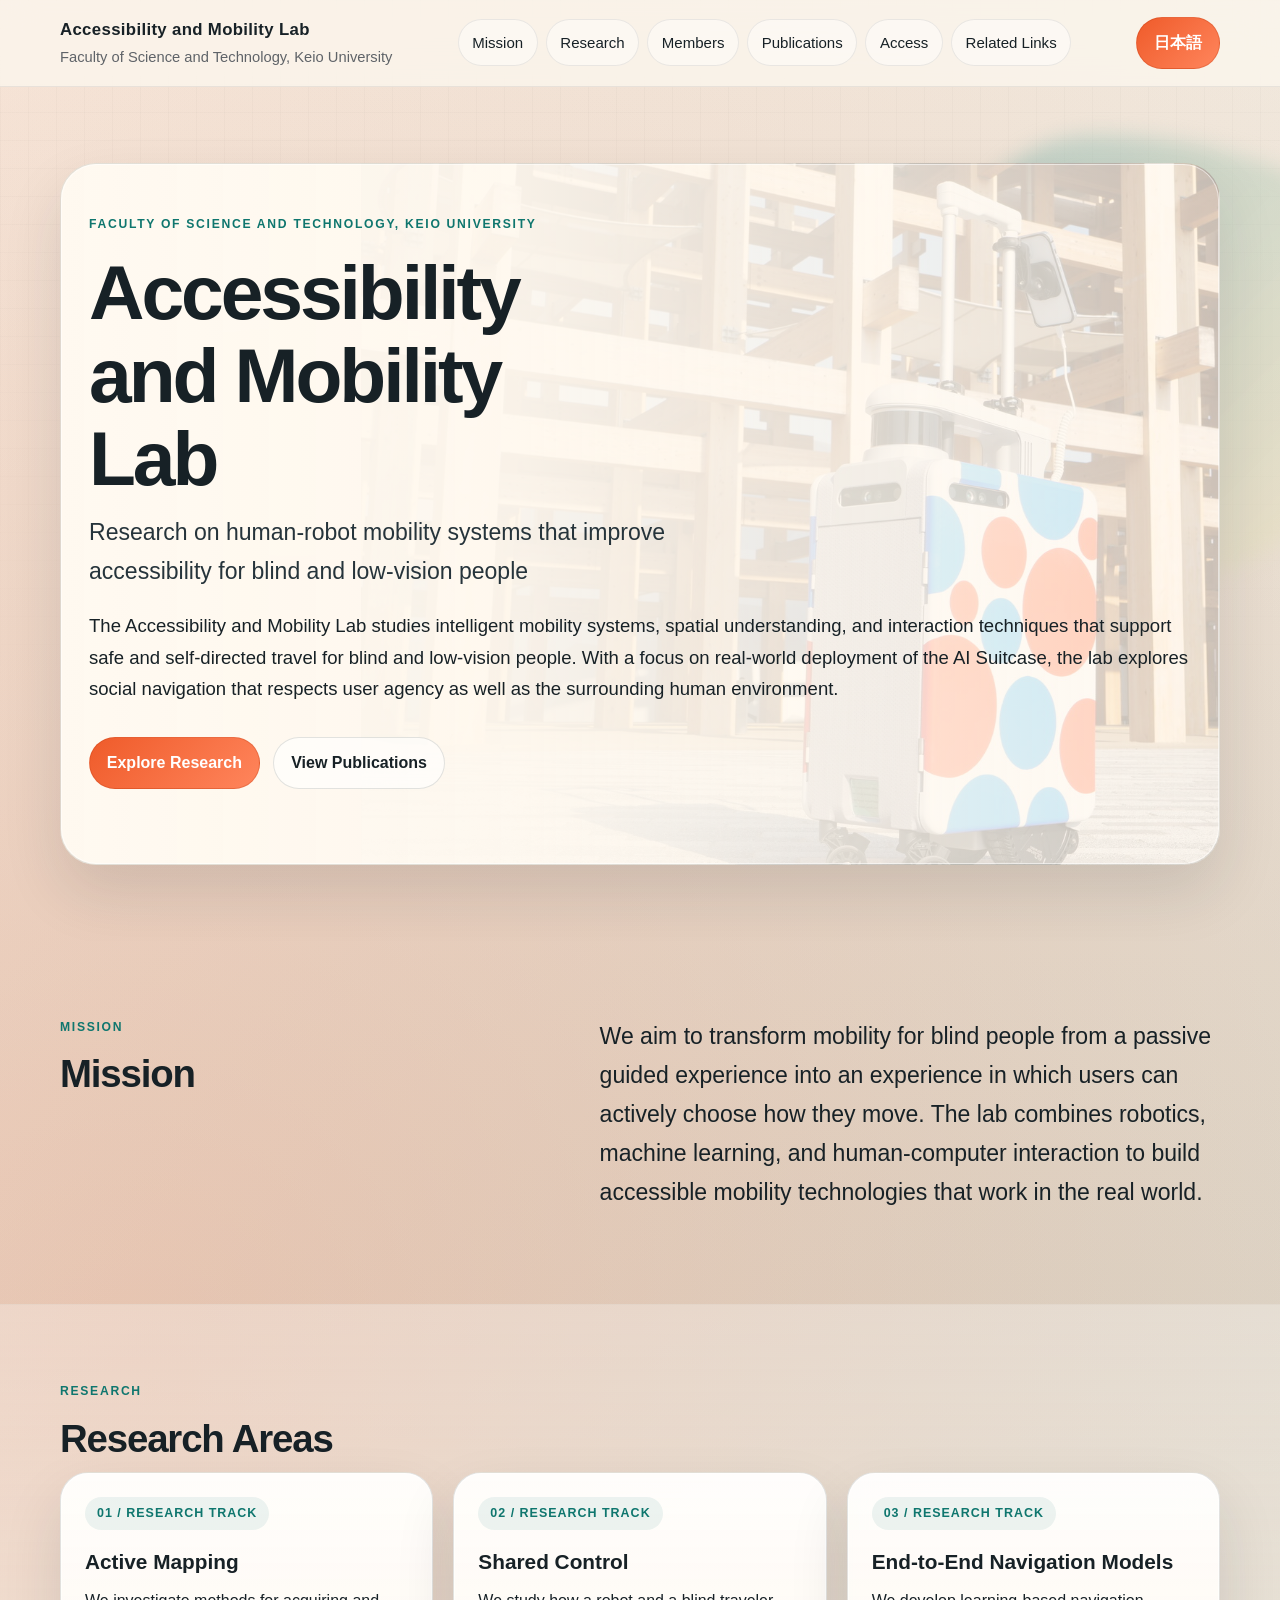
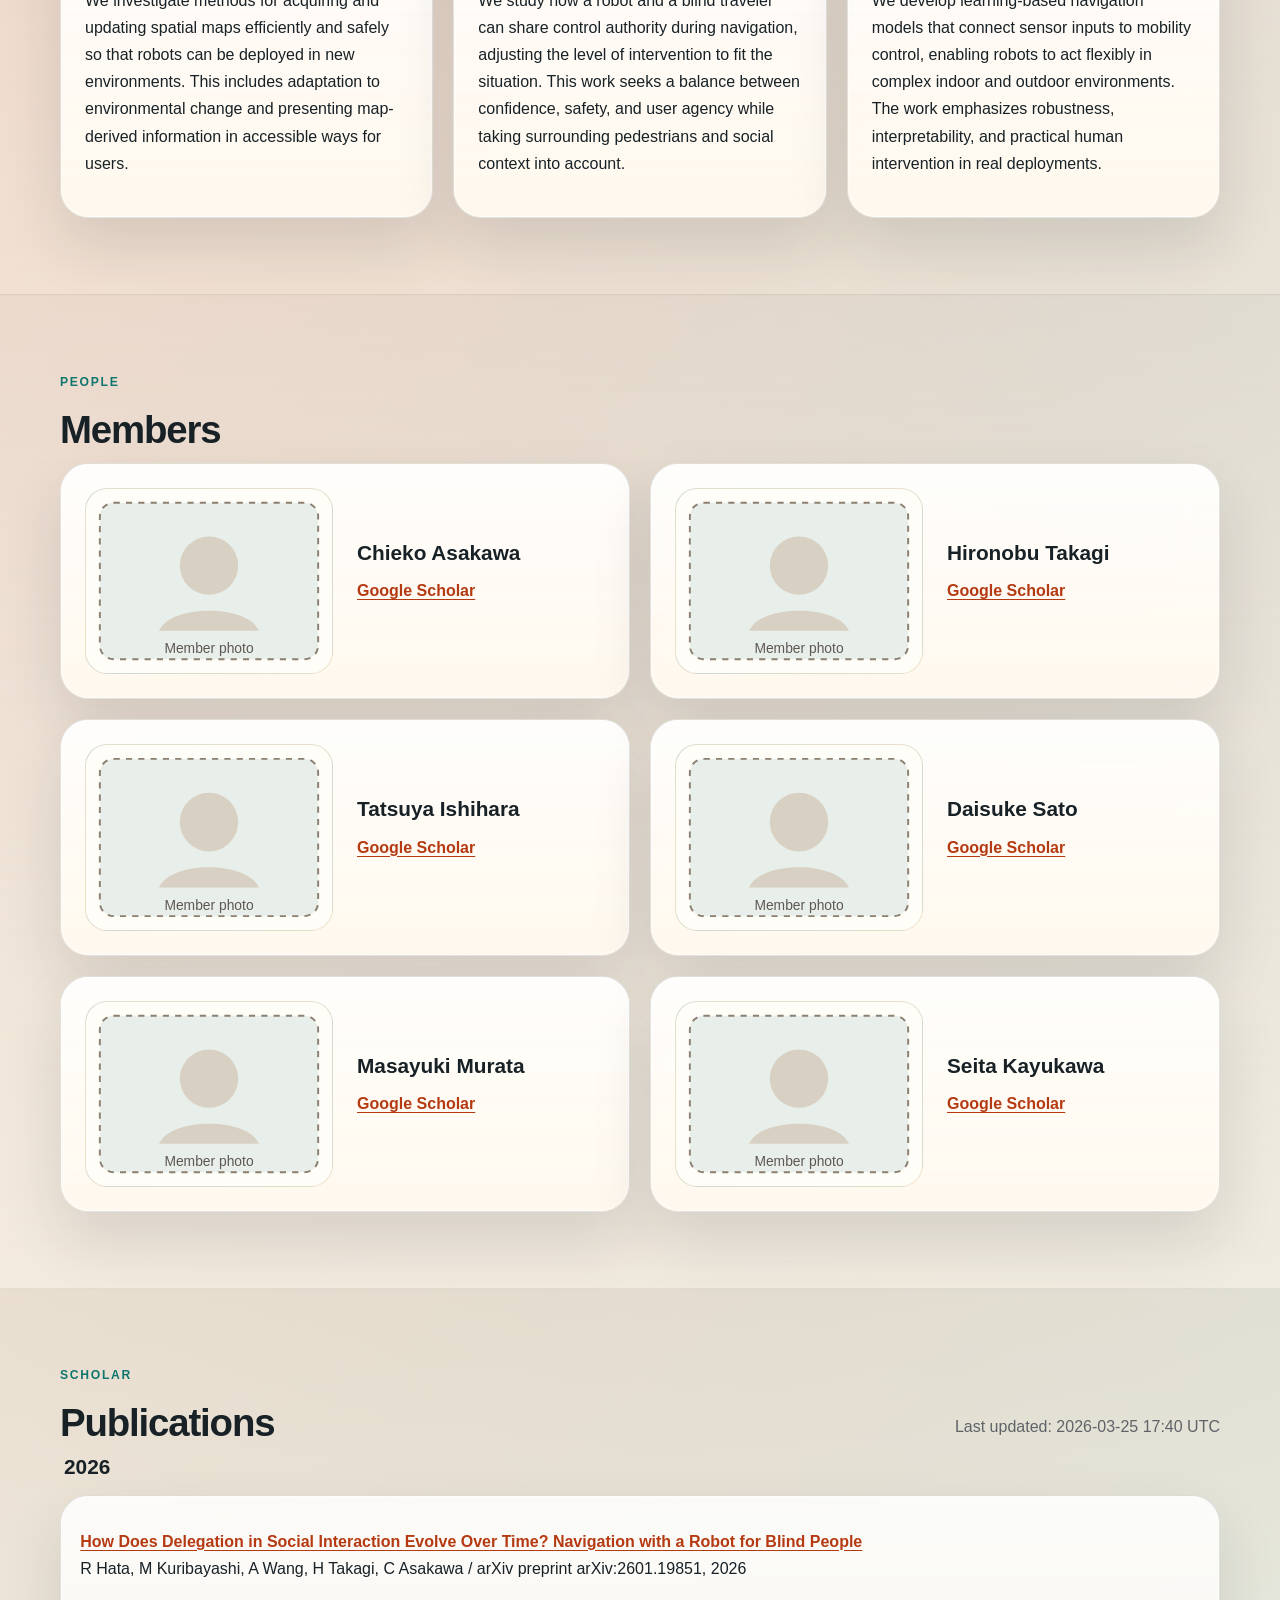
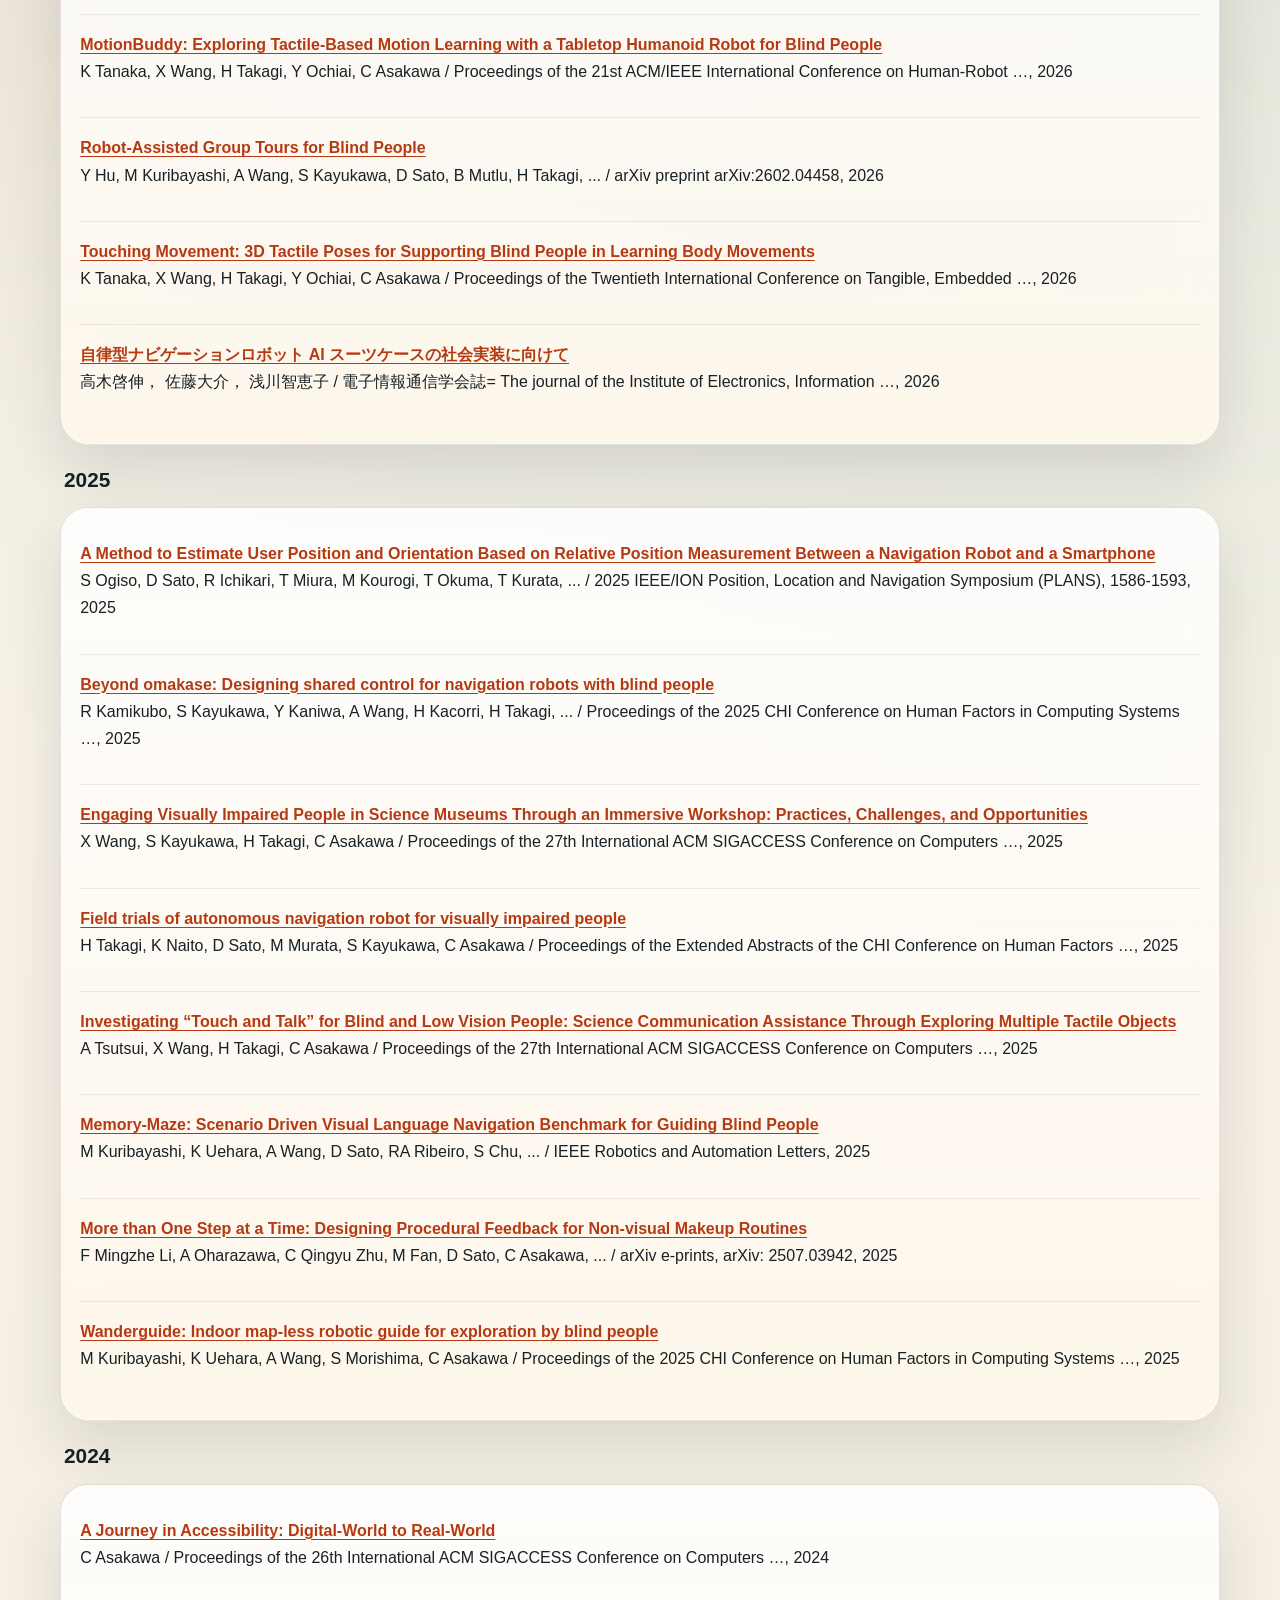
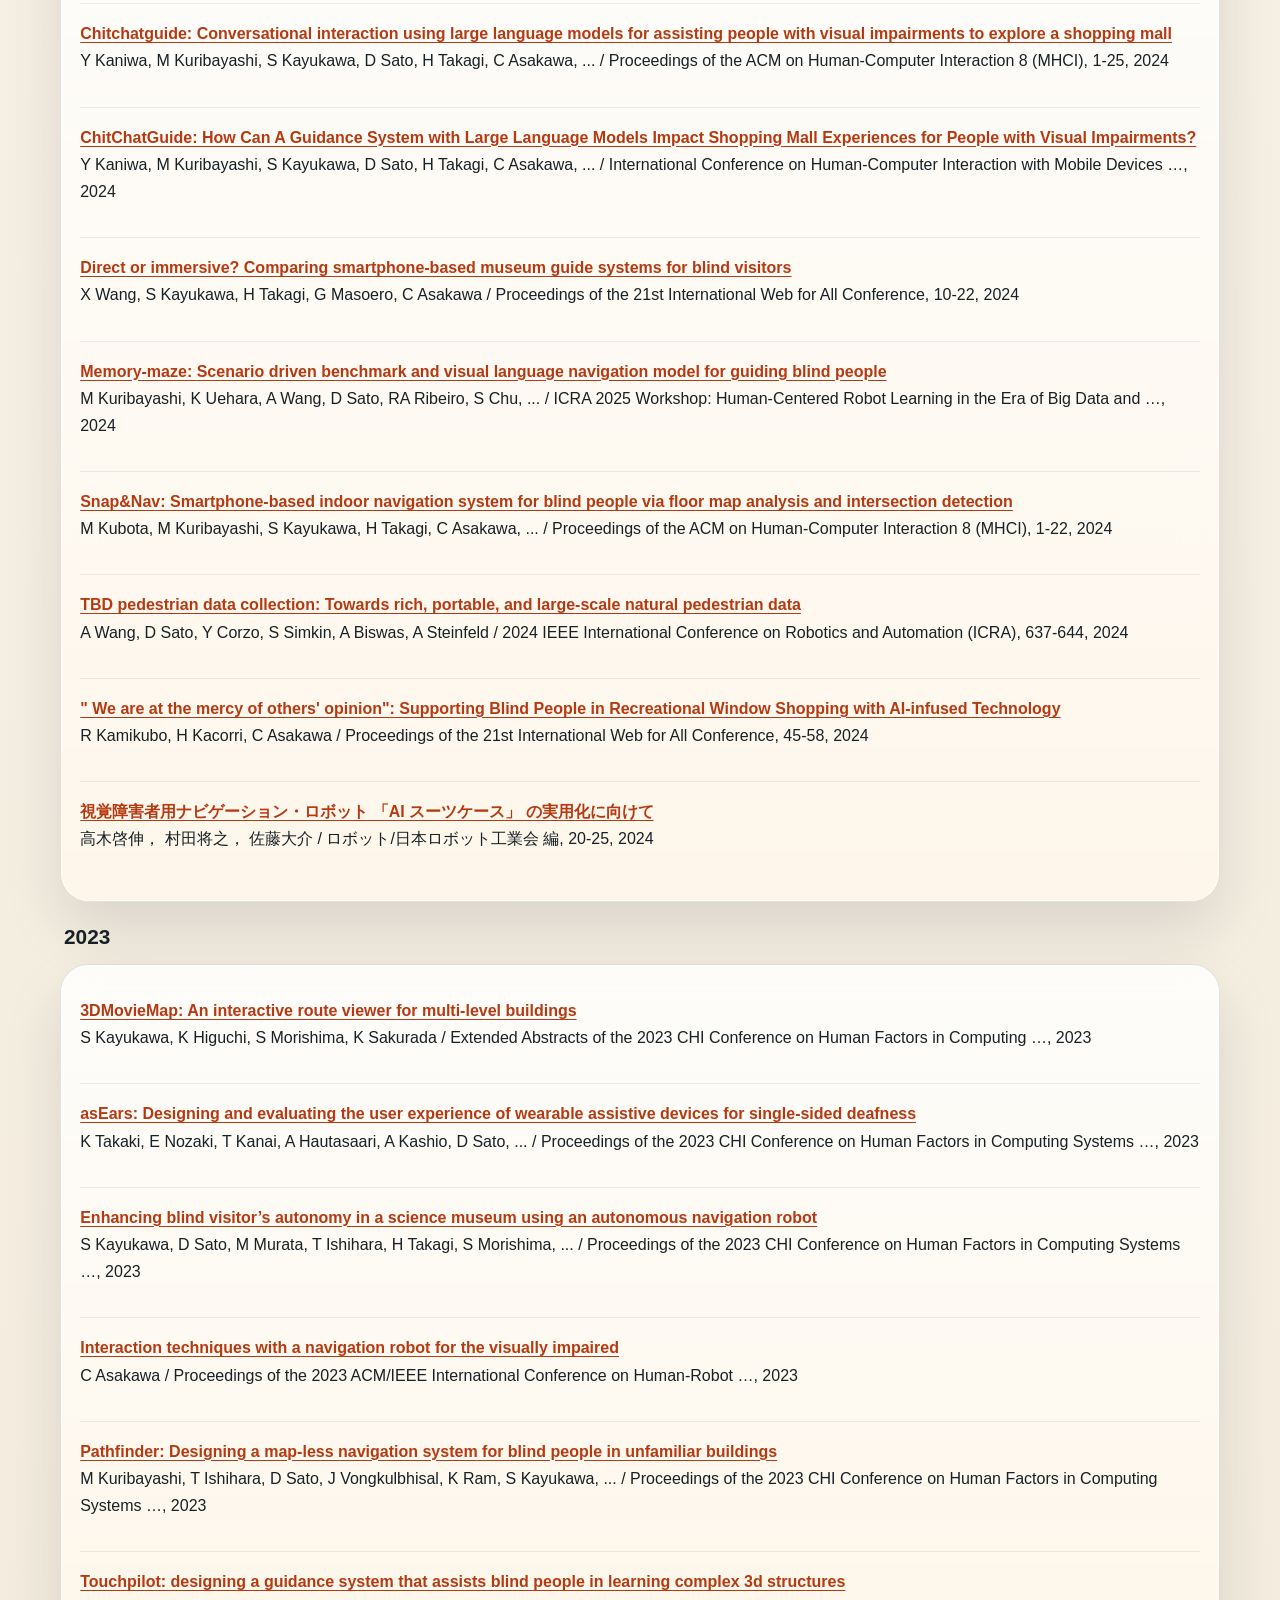
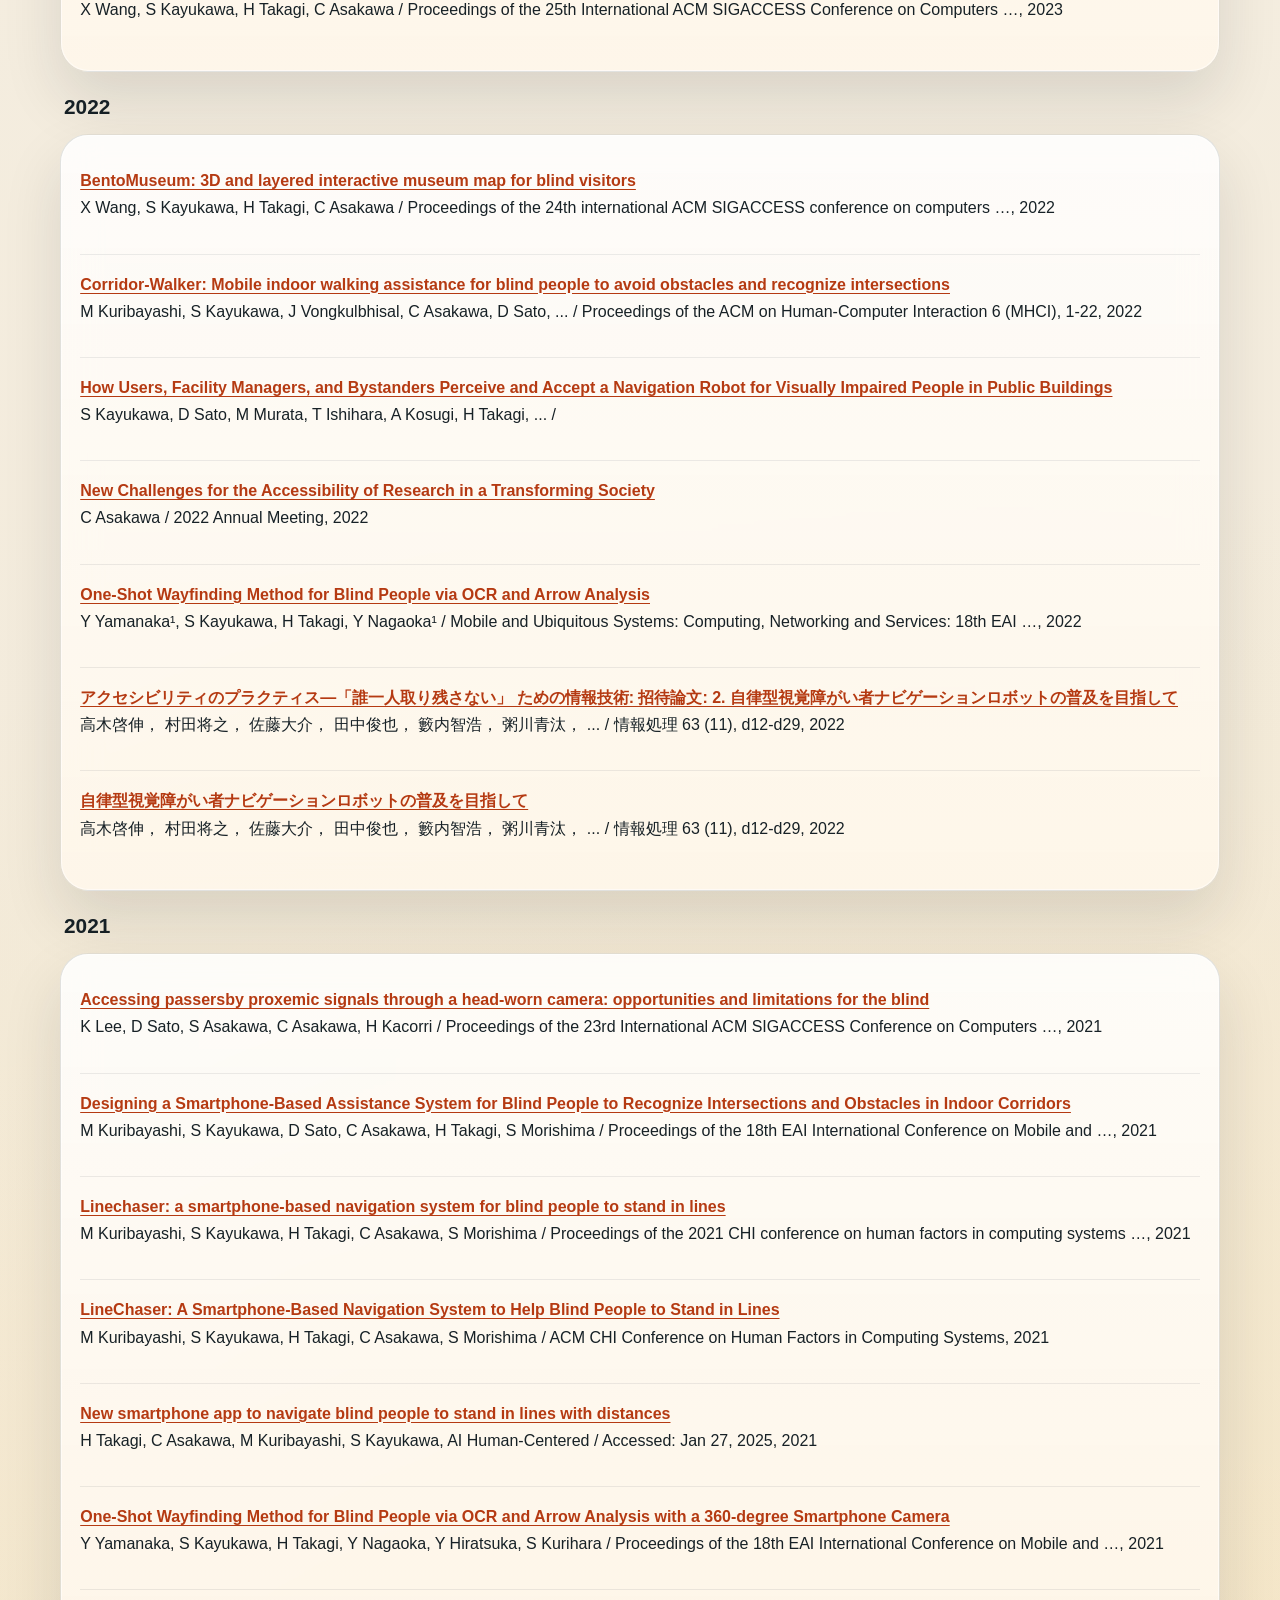
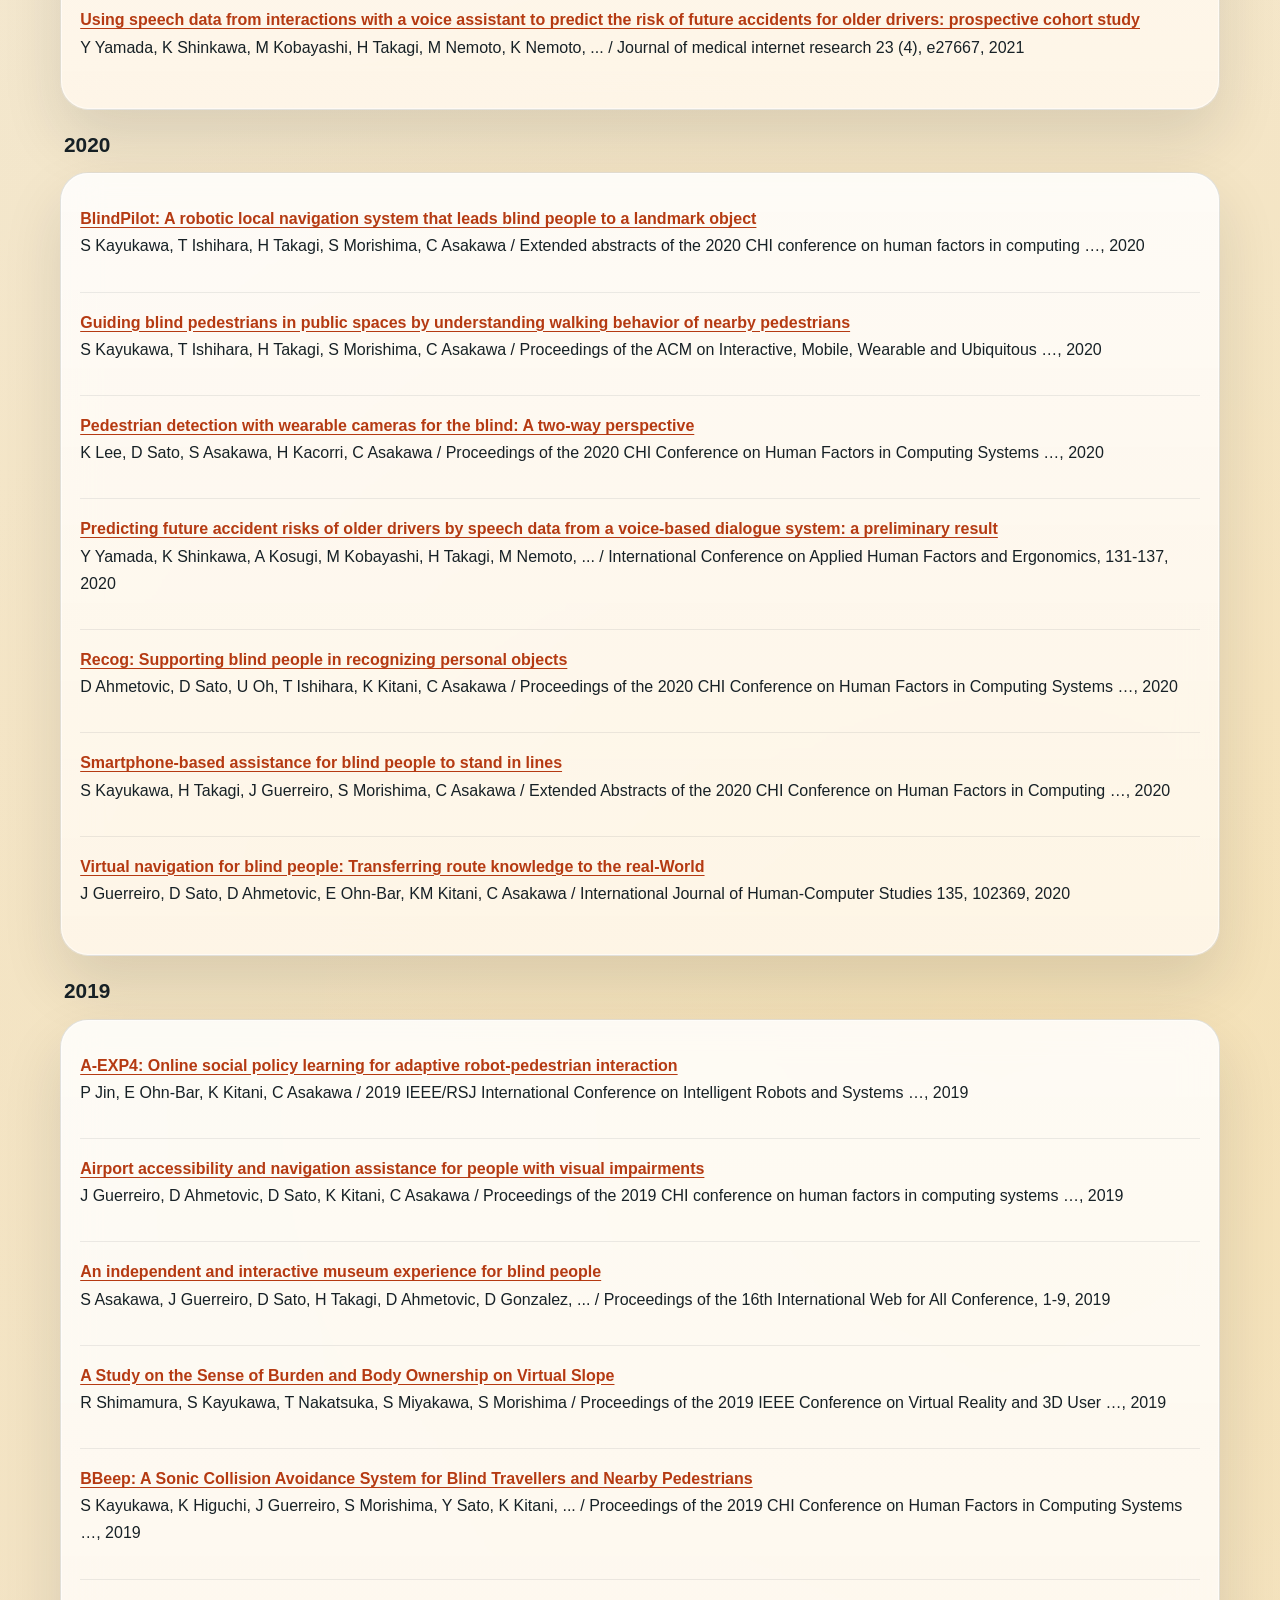
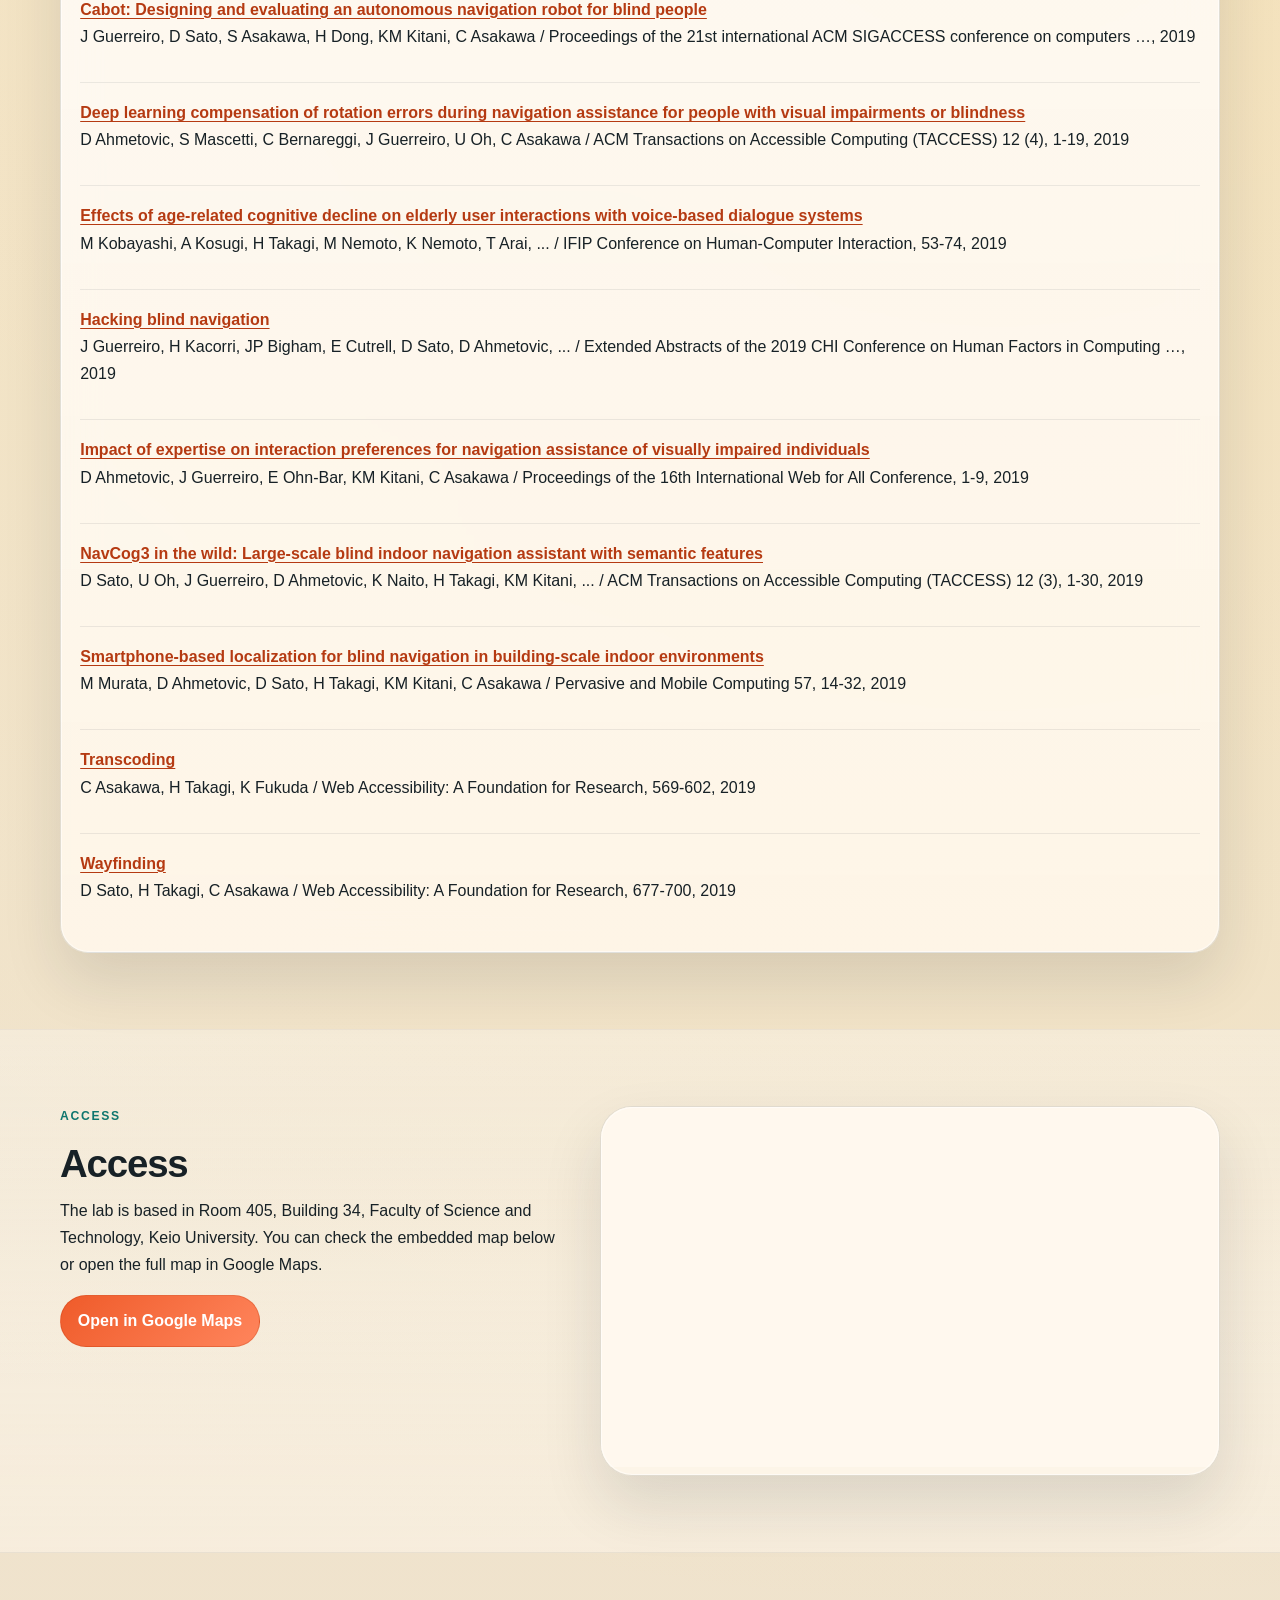
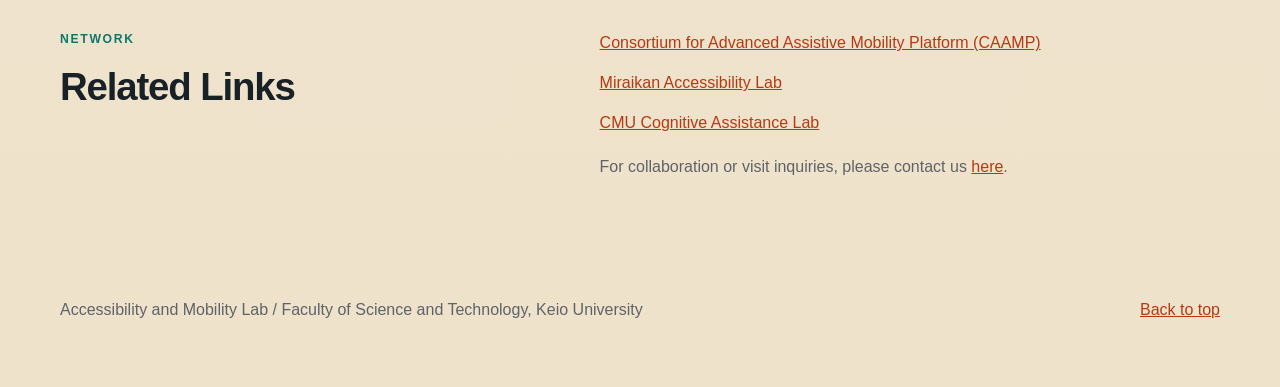
==== commit 0c907eab: "Update site content and hero design" ====
--- a/docs/en/index.html
+++ b/docs/en/index.html
@@ -15,7 +15,7 @@
         <span class="brand-name">Accessibility and Mobility Lab</span>
         <span class="brand-affiliation">Faculty of Science and Technology, Keio University</span>
       </a>
-      <nav aria-label="Primary">
+      <nav aria-label="Primary navigation">
         <ul class="nav-list">
           <li><a href="#mission">Mission</a></li><li><a href="#research">Research</a></li><li><a href="#members">Members</a></li><li><a href="#publications">Publications</a></li><li><a href="#access">Access</a></li><li><a href="#links">Related Links</a></li>
         </ul>
@@ -26,15 +26,15 @@
   <main id="main">
     <section class="hero">
       <div class="wrap hero-grid">
-        <div class="hero-copy">
+        <div class="hero-copy panel" style="--hero-image: url('../assets/hero-photo.jpg');">
           <p class="eyebrow">Faculty of Science and Technology, Keio University</p>
           <h1>Accessibility and Mobility Lab</h1>
           <p class="hero-tagline">Research on human-robot mobility systems that improve accessibility for blind and low-vision people</p>
           <p>The Accessibility and Mobility Lab studies intelligent mobility systems, spatial understanding, and interaction techniques that support safe and self-directed travel for blind and low-vision people. With a focus on real-world deployment of the AI Suitcase, the lab explores social navigation that respects user agency as well as the surrounding human environment.</p>
-        </div>
-        <div class="hero-visual">
-          <img src="../assets/lab-placeholder.svg" alt="" width="640" height="480">
-          <p class="image-note">Photos will be added later. Placeholder images are shown for now.</p>
+          <div class="hero-actions">
+            <a class="button-link" href="#research">Explore Research</a>
+            <a class="button-link button-secondary" href="#publications">View Publications</a>
+          </div>
         </div>
       </div>
     </section>
@@ -48,6 +48,20 @@
         <p class="lead">We aim to transform mobility for blind people from a passive guided experience into an experience in which users can actively choose how they move. The lab combines robotics, machine learning, and human-computer interaction to build accessible mobility technologies that work in the real world.</p>
       </div>
     </section>
+
+    <!-- 一旦コメントアウト
+    <section class="section">
+      <div class="wrap section-grid">
+        <div>
+          <p class="section-kicker hero-kicker">Prototype to Practice</p>
+          <h2>Mobility research designed for deployment</h2>
+        </div>
+        <div class="prototype-content">
+          <p class="lead">Rather than staying within lab experiments, we advance our research by observing how robots behave in real environments through field trials in cities and facilities.</p>
+        </div>
+      </div>
+    </section>
+    -->
 
     <section id="research" class="section section-alt">
       <div class="wrap">
@@ -55,16 +69,19 @@
         <h2>Research Areas</h2>
         <div class="card-grid three-up">
           <article class="card research-card">
+              <p class="card-index">01 / Research Track</p>
+              <h3>Active Mapping</h3>
+              <p>We investigate methods for acquiring and updating spatial maps efficiently and safely so that robots can be deployed in new environments. This includes adaptation to environmental change and presenting map-derived information in accessible ways for users.</p>
+            </article>
+<article class="card research-card">
+              <p class="card-index">02 / Research Track</p>
               <h3>Shared Control</h3>
               <p>We study how a robot and a blind traveler can share control authority during navigation, adjusting the level of intervention to fit the situation. This work seeks a balance between confidence, safety, and user agency while taking surrounding pedestrians and social context into account.</p>
             </article>
 <article class="card research-card">
+              <p class="card-index">03 / Research Track</p>
               <h3>End-to-End Navigation Models</h3>
               <p>We develop learning-based navigation models that connect sensor inputs to mobility control, enabling robots to act flexibly in complex indoor and outdoor environments. The work emphasizes robustness, interpretability, and practical human intervention in real deployments.</p>
-            </article>
-<article class="card research-card">
-              <h3>Active Mapping</h3>
-              <p>We investigate methods for acquiring and updating spatial maps efficiently and safely so that robots can be deployed in new environments. This includes adaptation to environmental change and presenting map-derived information in accessible ways for users.</p>
             </article>
         </div>
       </div>
@@ -76,28 +93,58 @@
         <h2>Members</h2>
         <div class="card-grid two-up">
           <article class="card member-card">
-              <h3>Chieko Asakawa</h3>
-              <p><a href="https://scholar.google.com/citations?user=IheNxE4AAAAJ&amp;hl=en">Google Scholar</a></p>
+              <div class="member-photo-frame">
+                <img class="member-photo" src="../assets/member-placeholder.svg" alt="Photo placeholder for Chieko Asakawa" width="320" height="240">
+              </div>
+              <div class="member-details">
+                <h3>Chieko Asakawa</h3>
+                <p><a class="text-link" href="https://scholar.google.com/citations?user=IheNxE4AAAAJ&amp;hl=en">Google Scholar</a></p>
+              </div>
             </article>
 <article class="card member-card">
-              <h3>Hironobu Takagi</h3>
-              <p><a href="https://scholar.google.com/citations?user=NAAdydEAAAAJ&amp;hl=en">Google Scholar</a></p>
+              <div class="member-photo-frame">
+                <img class="member-photo" src="../assets/member-placeholder.svg" alt="Photo placeholder for Hironobu Takagi" width="320" height="240">
+              </div>
+              <div class="member-details">
+                <h3>Hironobu Takagi</h3>
+                <p><a class="text-link" href="https://scholar.google.com/citations?user=NAAdydEAAAAJ&amp;hl=en">Google Scholar</a></p>
+              </div>
             </article>
 <article class="card member-card">
-              <h3>Tatsuya Ishihara</h3>
-              <p><a href="https://scholar.google.com/citations?user=GOQovh4AAAAJ&amp;hl=en">Google Scholar</a></p>
+              <div class="member-photo-frame">
+                <img class="member-photo" src="../assets/member-placeholder.svg" alt="Photo placeholder for Tatsuya Ishihara" width="320" height="240">
+              </div>
+              <div class="member-details">
+                <h3>Tatsuya Ishihara</h3>
+                <p><a class="text-link" href="https://scholar.google.com/citations?user=GOQovh4AAAAJ&amp;hl=en">Google Scholar</a></p>
+              </div>
             </article>
 <article class="card member-card">
-              <h3>Daisuke Sato</h3>
-              <p><a href="https://scholar.google.com/citations?user=dsNpUR0AAAAJ&amp;hl=en">Google Scholar</a></p>
+              <div class="member-photo-frame">
+                <img class="member-photo" src="../assets/member-placeholder.svg" alt="Photo placeholder for Daisuke Sato" width="320" height="240">
+              </div>
+              <div class="member-details">
+                <h3>Daisuke Sato</h3>
+                <p><a class="text-link" href="https://scholar.google.com/citations?user=dsNpUR0AAAAJ&amp;hl=en">Google Scholar</a></p>
+              </div>
             </article>
 <article class="card member-card">
-              <h3>Masayuki Murata</h3>
-              <p><a href="https://scholar.google.com/citations?user=XZWOEtgAAAAJ&amp;hl=en">Google Scholar</a></p>
+              <div class="member-photo-frame">
+                <img class="member-photo" src="../assets/member-placeholder.svg" alt="Photo placeholder for Masayuki Murata" width="320" height="240">
+              </div>
+              <div class="member-details">
+                <h3>Masayuki Murata</h3>
+                <p><a class="text-link" href="https://scholar.google.com/citations?user=XZWOEtgAAAAJ&amp;hl=en">Google Scholar</a></p>
+              </div>
             </article>
 <article class="card member-card">
-              <h3>Seita Kayukawa</h3>
-              <p><a href="https://scholar.google.com/citations?user=SpfOQHAAAAAJ&amp;hl=en">Google Scholar</a></p>
+              <div class="member-photo-frame">
+                <img class="member-photo" src="../assets/member-placeholder.svg" alt="Photo placeholder for Seita Kayukawa" width="320" height="240">
+              </div>
+              <div class="member-details">
+                <h3>Seita Kayukawa</h3>
+                <p><a class="text-link" href="https://scholar.google.com/citations?user=SpfOQHAAAAAJ&amp;hl=en">Google Scholar</a></p>
+              </div>
             </article>
         </div>
       </div>
--- a/docs/assets/site.css
+++ b/docs/assets/site.css
@@ -1,16 +1,20 @@
 :root {
-  --bg: #f6f2ea;
-  --panel: #fffdf8;
-  --panel-alt: #eae5d9;
-  --text: #1c1a18;
-  --muted: #5d5851;
-  --line: #c9c0b2;
-  --accent: #045b62;
-  --accent-strong: #023b40;
-  --focus: #d66a00;
-  --shadow: 0 18px 40px rgba(28, 26, 24, 0.08);
-  --radius: 20px;
-  --wrap: min(1120px, calc(100vw - 2rem));
+  --bg: #f5efe3;
+  --bg-strong: #efe2cb;
+  --panel: rgba(255, 250, 241, 0.8);
+  --panel-solid: #fff8ee;
+  --panel-strong: rgba(255, 244, 224, 0.95);
+  --text: #172126;
+  --muted: #5f6368;
+  --line: rgba(23, 33, 38, 0.12);
+  --accent: #ef5b2a;
+  --accent-strong: #b53a12;
+  --accent-alt: #0f766e;
+  --accent-soft: #ffd166;
+  --focus: #1d4ed8;
+  --shadow: 0 28px 60px rgba(23, 33, 38, 0.12);
+  --radius: 28px;
+  --wrap: min(1160px, calc(100vw - 2rem));
 }
 
 *,
@@ -20,13 +24,30 @@
 html { scroll-behavior: smooth; }
 
 body {
+  position: relative;
   margin: 0;
+  min-height: 100vh;
   color: var(--text);
   background:
-    radial-gradient(circle at top right, rgba(4, 91, 98, 0.14), transparent 26%),
-    linear-gradient(180deg, #f9f7f2 0%, var(--bg) 100%);
-  font-family: "Hiragino Sans", "Yu Gothic", "Noto Sans JP", sans-serif;
+    radial-gradient(circle at 12% 12%, rgba(239, 91, 42, 0.26), transparent 22%),
+    radial-gradient(circle at 86% 16%, rgba(15, 118, 110, 0.18), transparent 24%),
+    radial-gradient(circle at 78% 78%, rgba(255, 209, 102, 0.28), transparent 24%),
+    linear-gradient(180deg, #fbf6ed 0%, var(--bg) 46%, var(--bg-strong) 100%);
+  font-family: "Avenir Next", "Hiragino Sans", "Yu Gothic", "Noto Sans JP", sans-serif;
   line-height: 1.7;
+}
+
+body::before {
+  content: "";
+  position: fixed;
+  inset: 0;
+  background-image:
+    linear-gradient(rgba(23, 33, 38, 0.035) 1px, transparent 1px),
+    linear-gradient(90deg, rgba(23, 33, 38, 0.035) 1px, transparent 1px);
+  background-size: 28px 28px;
+  mask-image: linear-gradient(180deg, rgba(0, 0, 0, 0.58), transparent 82%);
+  pointer-events: none;
+  z-index: -1;
 }
 
 img { display: block; max-width: 100%; height: auto; }
@@ -51,9 +72,9 @@
   position: sticky;
   top: 0;
   z-index: 20;
-  backdrop-filter: blur(12px);
-  background: rgba(249, 247, 242, 0.92);
-  border-bottom: 1px solid rgba(201, 192, 178, 0.7);
+  backdrop-filter: blur(18px);
+  background: rgba(251, 246, 237, 0.78);
+  border-bottom: 1px solid rgba(23, 33, 38, 0.08);
 }
 
 .header-inner,
@@ -64,6 +85,8 @@
   justify-content: space-between;
   padding: 1rem 0;
 }
+
+.header-inner { gap: 0.8rem; }
 
 .brand {
   display: inline-flex;
@@ -72,13 +95,18 @@
   color: inherit;
 }
 
-.brand-name { font-weight: 800; font-size: 1.05rem; }
+.brand-name {
+  font-weight: 800;
+  font-size: 1.05rem;
+  letter-spacing: 0.02em;
+}
+
 .brand-affiliation { color: var(--muted); font-size: 0.92rem; }
 
 .nav-list {
   display: flex;
-  flex-wrap: wrap;
-  gap: 0.75rem;
+  flex-wrap: nowrap;
+  gap: 0.5rem;
   list-style: none;
   padding: 0;
   margin: 0;
@@ -92,13 +120,28 @@
   justify-content: center;
   min-height: 44px;
   border-radius: 999px;
-  padding: 0.7rem 1rem;
+  padding: 0.72rem 1.05rem;
   text-decoration: none;
+  transition: transform 180ms ease, background-color 180ms ease, border-color 180ms ease, box-shadow 180ms ease;
+}
+
+.nav-list a {
+  color: var(--text);
+  background: rgba(255, 255, 255, 0.45);
+  border: 1px solid rgba(23, 33, 38, 0.08);
+  padding: 0.62rem 0.85rem;
+  font-size: 0.94rem;
+  white-space: nowrap;
 }
 
 .nav-list a:hover,
 .lang-switch:hover,
-.button-link:hover { background: rgba(4, 91, 98, 0.08); }
+.button-link:hover {
+  transform: translateY(-1px);
+  box-shadow: 0 12px 24px rgba(23, 33, 38, 0.08);
+}
+
+.nav-list a:hover { background: rgba(255, 255, 255, 0.78); }
 
 .nav-list a:focus-visible,
 .lang-switch:focus-visible,
@@ -110,19 +153,64 @@
 
 .lang-switch,
 .button-link {
-  background: var(--accent);
+  background: linear-gradient(135deg, var(--accent) 0%, #ff855c 100%);
   color: #fff;
   font-weight: 700;
+  border: 1px solid rgba(181, 58, 18, 0.25);
 }
 
 .button-secondary {
-  background: transparent;
-  color: var(--accent-strong);
+  background: rgba(255, 255, 255, 0.6);
+  color: var(--text);
+  border: 1px solid rgba(23, 33, 38, 0.12);
+}
+
+.panel,
+.card,
+.publication-list,
+.selector-main,
+.map-panel {
+  position: relative;
   border: 1px solid var(--line);
+  box-shadow: var(--shadow);
+  backdrop-filter: blur(18px);
+}
+
+.panel::before,
+.card::before,
+.publication-list::before,
+.selector-main::before,
+.map-panel::before {
+  content: "";
+  position: absolute;
+  inset: 0;
+  border-radius: inherit;
+  border: 1px solid rgba(255, 255, 255, 0.55);
+  pointer-events: none;
 }
 
 .hero,
-.section { padding: 4.5rem 0; }
+.section { padding: 4.75rem 0; }
+
+.hero {
+  position: relative;
+  overflow: clip;
+}
+
+.hero::after {
+  content: "";
+  position: absolute;
+  right: -8rem;
+  top: 3rem;
+  width: min(38vw, 460px);
+  aspect-ratio: 1;
+  border-radius: 32% 68% 66% 34% / 34% 39% 61% 66%;
+  background:
+    linear-gradient(135deg, rgba(15, 118, 110, 0.24), rgba(255, 209, 102, 0.18)),
+    rgba(255, 255, 255, 0.28);
+  filter: blur(10px);
+  z-index: -1;
+}
 
 .hero-grid,
 .section-grid,
@@ -132,49 +220,124 @@
   align-items: start;
 }
 
-.hero-grid { grid-template-columns: 1.2fr 1fr; min-height: 70svh; align-items: center; }
+.hero-grid {
+  grid-template-columns: 1fr;
+  align-items: stretch;
+}
+
 .section-grid,
 .access-grid { grid-template-columns: 0.9fr 1.1fr; }
+
+.hero-copy {
+  border-radius: calc(var(--radius) + 8px);
+  padding: 1.75rem;
+  background:
+    linear-gradient(90deg, rgba(255, 249, 240, 1.00) 0%, rgba(255, 249, 240, 0.96) 40%, rgba(255, 249, 240, 0.75) 100%),
+    var(--hero-image) 300px center / cover no-repeat;
+}
+
+.hero-copy {
+  display: flex;
+  flex-direction: column;
+  justify-content: center;
+  min-height: min(78svh, 760px);
+}
+
+.prototype-content {
+  display: grid;
+  gap: 1.25rem;
+}
+
+.card-index {
+  display: inline-flex;
+  align-items: center;
+  gap: 0.35rem;
+  width: fit-content;
+  border-radius: 999px;
+  padding: 0.35rem 0.75rem;
+  background: rgba(15, 118, 110, 0.08);
+  color: var(--accent-alt);
+  font-size: 0.78rem;
+  font-weight: 800;
+  letter-spacing: 0.08em;
+  text-transform: uppercase;
+}
 
 .eyebrow,
 .section-kicker {
   text-transform: uppercase;
-  letter-spacing: 0.12em;
-  font-size: 0.78rem;
+  letter-spacing: 0.14em;
+  font-size: 0.76rem;
   font-weight: 800;
-  color: var(--accent);
+  color: var(--accent-alt);
 }
 
 h1, h2, h3 {
-  line-height: 1.15;
+  line-height: 1.08;
   margin: 0 0 0.8rem;
 }
 
-h1 { font-size: clamp(2.4rem, 5vw, 4.8rem); max-width: 11ch; }
-h2 { font-size: clamp(1.8rem, 3vw, 2.8rem); }
-h3 { font-size: 1.2rem; }
+h1 {
+  font-size: clamp(3rem, 6vw, 5.8rem);
+  max-width: 11ch;
+  letter-spacing: -0.04em;
+}
+
+h2 {
+  font-size: clamp(2rem, 3vw, 3.2rem);
+  letter-spacing: -0.03em;
+}
+
+h3 { font-size: 1.3rem; }
 
 p { margin: 0 0 1rem; }
-.hero-tagline { font-size: clamp(1.1rem, 1.6vw, 1.35rem); color: var(--muted); }
-.lead { font-size: clamp(1.1rem, 1.6vw, 1.35rem); }
-.image-note, .section-meta, .contact-note, .member-role { color: var(--muted); }
-
-.hero-visual img,
-.selector-main,
-.card,
-.publication-list {
-  border: 1px solid var(--line);
-  box-shadow: var(--shadow);
-}
-
-.hero-visual img,
-.map-embed {
+
+.hero-tagline,
+.lead {
+  font-size: clamp(1.1rem, 1.8vw, 1.45rem);
+}
+
+.hero-tagline {
+  max-width: 40rem;
+  color: #26343b;
+  margin-bottom: 1.2rem;
+}
+
+.hero-copy > p:not(.eyebrow):not(.section-kicker):not(.hero-tagline) {
+  font-size: clamp(1.05rem, 1.45vw, 1.18rem);
+}
+
+.hero-kicker {
+  margin-bottom: 0.9rem;
+}
+
+.image-note,
+.section-meta,
+.contact-note {
+  color: var(--muted);
+}
+
+.hero-actions {
+  display: flex;
+  flex-wrap: wrap;
+  gap: 0.85rem;
+  margin: 1rem 0 1.5rem;
+}
+
+.visual-callout {
   width: 100%;
-  border-radius: var(--radius);
-  background: var(--panel);
-}
-
-.section-alt { background: rgba(255, 253, 248, 0.7); }
+  padding: 1.1rem 1.2rem 0.2rem;
+  border-radius: 24px;
+  background: rgba(255, 249, 238, 0.82);
+  border: 1px solid rgba(23, 33, 38, 0.08);
+}
+
+.section-alt {
+  background:
+    linear-gradient(180deg, rgba(255, 255, 255, 0.28), rgba(255, 248, 238, 0.48));
+  border-top: 1px solid rgba(23, 33, 38, 0.05);
+  border-bottom: 1px solid rgba(23, 33, 38, 0.05);
+}
 
 .card-grid {
   display: grid;
@@ -185,15 +348,53 @@
 .two-up { grid-template-columns: repeat(2, minmax(0, 1fr)); }
 
 .card {
-  padding: 1.4rem;
+  padding: 1.5rem;
   border-radius: var(--radius);
-  background: var(--panel);
-}
+  background:
+    linear-gradient(180deg, rgba(255, 255, 255, 0.82), rgba(255, 248, 238, 0.9)),
+    var(--panel);
+}
+
+.research-card h3,
+.member-card h3 { margin-top: 0.35rem; }
 
 .member-card {
+  display: grid;
+  grid-template-columns: minmax(0, 1fr) minmax(0, 1fr);
+  gap: 1.5rem;
+  align-items: center;
+  min-height: 100%;
+}
+
+.member-photo-frame {
+  overflow: hidden;
+  border-radius: 22px;
+  background:
+    linear-gradient(135deg, rgba(15, 118, 110, 0.12), rgba(255, 209, 102, 0.18)),
+    rgba(255, 249, 238, 0.92);
+  border: 1px solid rgba(23, 33, 38, 0.08);
+}
+
+.member-photo {
+  width: 100%;
+  aspect-ratio: 4 / 3;
+  object-fit: cover;
+}
+
+.member-details {
   display: flex;
   flex-direction: column;
-  gap: 0.4rem;
+  justify-content: center;
+}
+
+.member-details h3 {
+  margin-top: 0;
+  margin-bottom: 0.8rem;
+}
+
+.text-link {
+  font-weight: 700;
+  text-underline-offset: 0.2em;
 }
 
 .section-head {
@@ -206,9 +407,10 @@
 .publication-list {
   list-style: none;
   margin: 1rem 0 0;
-  padding: 1rem;
+  padding: 1rem 1.2rem;
   border-radius: var(--radius);
-  background: var(--panel);
+  background:
+    linear-gradient(180deg, rgba(255, 255, 255, 0.84), rgba(255, 247, 235, 0.88));
 }
 
 .publication-year-group + .publication-year-group {
@@ -223,11 +425,15 @@
 .publication-item {
   display: grid;
   padding: 1rem 0;
-  border-bottom: 1px solid var(--line);
+  border-bottom: 1px solid rgba(23, 33, 38, 0.08);
 }
 
 .publication-item:last-child { border-bottom: 0; }
-.publication-title { font-weight: 700; text-underline-offset: 0.2em; }
+
+.publication-title {
+  font-weight: 700;
+  text-underline-offset: 0.2em;
+}
 
 .link-list {
   list-style: none;
@@ -235,16 +441,19 @@
   padding: 0;
 }
 
-.link-list li + li { margin-top: 0.75rem; }
+.link-list li + li { margin-top: 0.8rem; }
 
 .map-panel {
-  border-radius: var(--radius);
+  border-radius: calc(var(--radius) + 4px);
   overflow: hidden;
+  background: rgba(255, 249, 238, 0.72);
 }
 
 .map-embed {
+  width: 100%;
   min-height: 360px;
-  border: 1px solid var(--line);
+  border: 0;
+  background: var(--panel-solid);
 }
 
 .site-footer {
@@ -260,9 +469,10 @@
 
 .selector-main {
   width: min(42rem, calc(100vw - 2rem));
-  padding: 2rem;
-  border-radius: calc(var(--radius) + 8px);
-  background: var(--panel);
+  padding: 2.25rem;
+  border-radius: calc(var(--radius) + 10px);
+  background:
+    linear-gradient(145deg, rgba(255, 255, 255, 0.9), rgba(255, 244, 224, 0.88));
 }
 
 .selector-links {
@@ -287,9 +497,25 @@
   .two-up {
     grid-template-columns: 1fr;
   }
+
+  .member-card {
+    grid-template-columns: 1fr;
+    align-items: start;
+  }
+
+  h1 { max-width: none; }
 }
 
 @media (max-width: 720px) {
   .hero,
-  .section { padding: 3.25rem 0; }
-}
+  .section { padding: 3.5rem 0; }
+
+  .hero-copy,
+  .selector-main,
+  .card,
+  .publication-list {
+    padding: 1.25rem;
+  }
+
+  .nav-list { gap: 0.5rem; }
+}
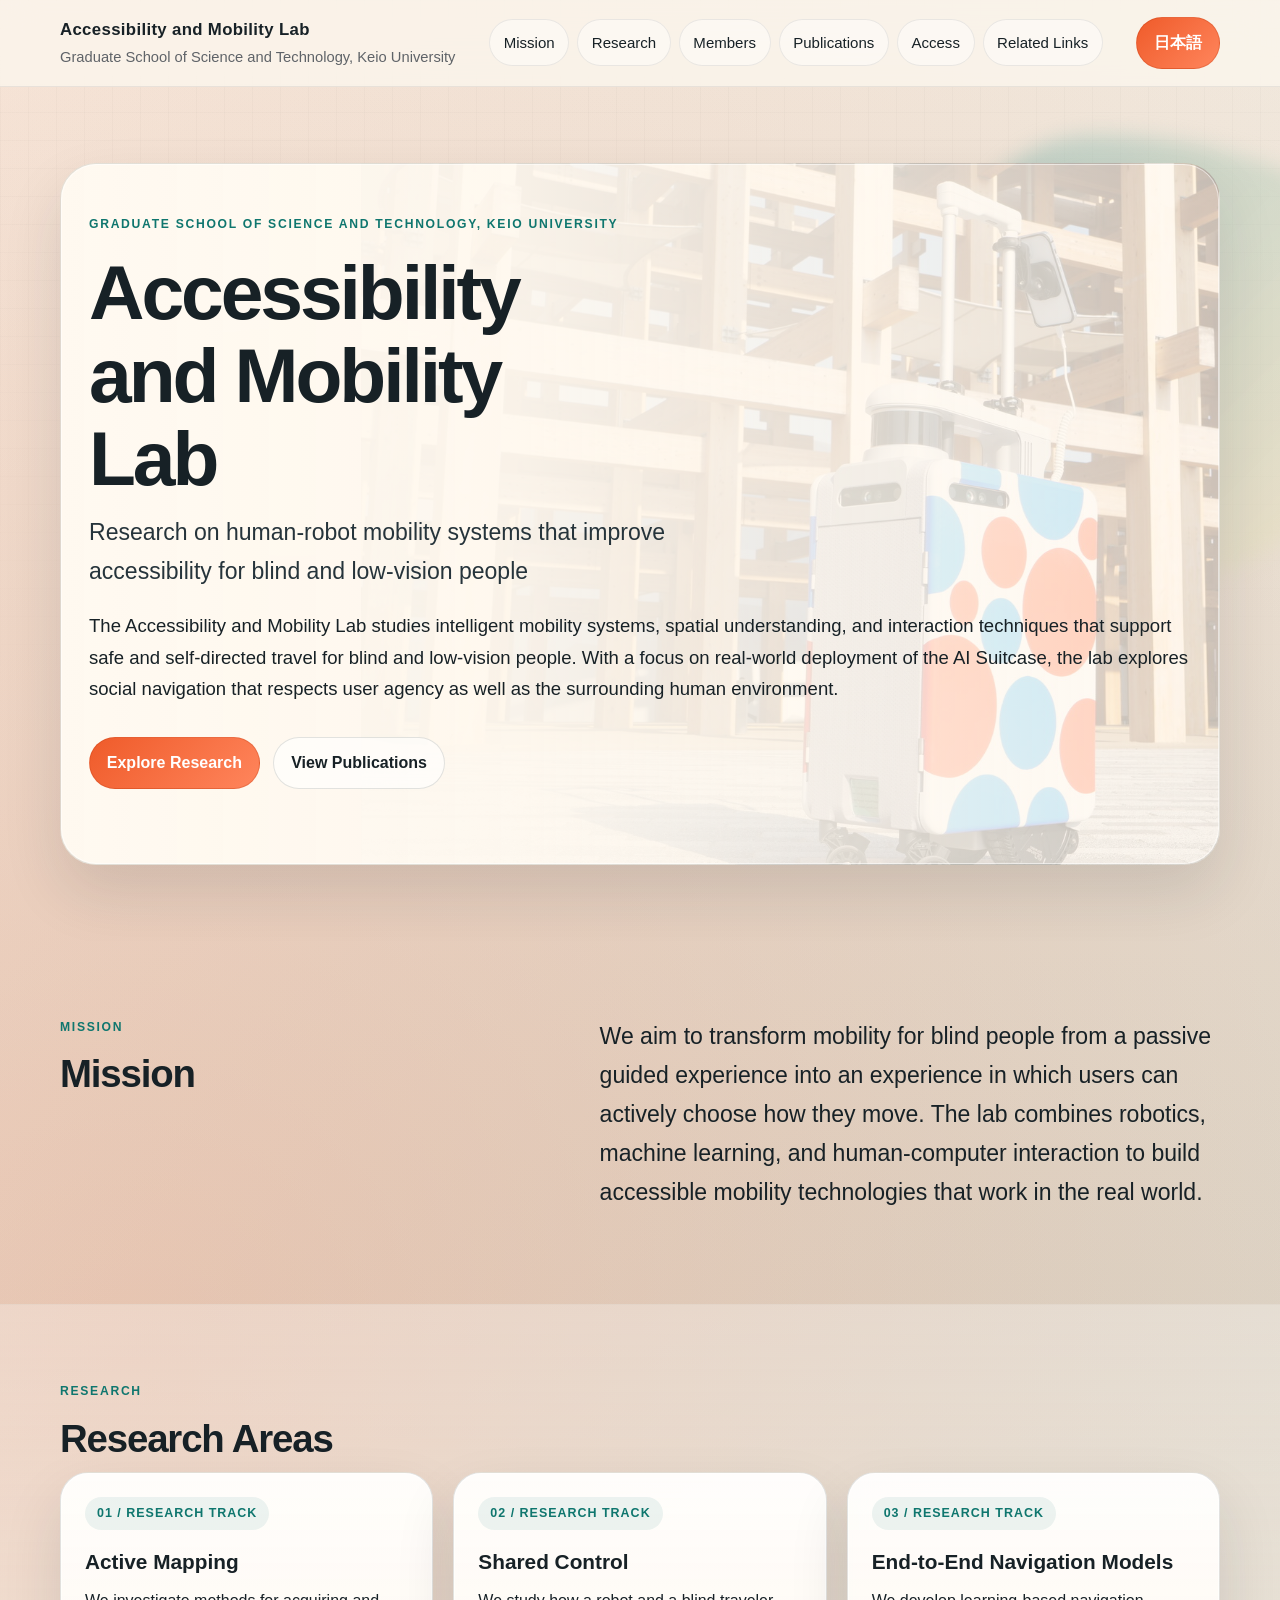
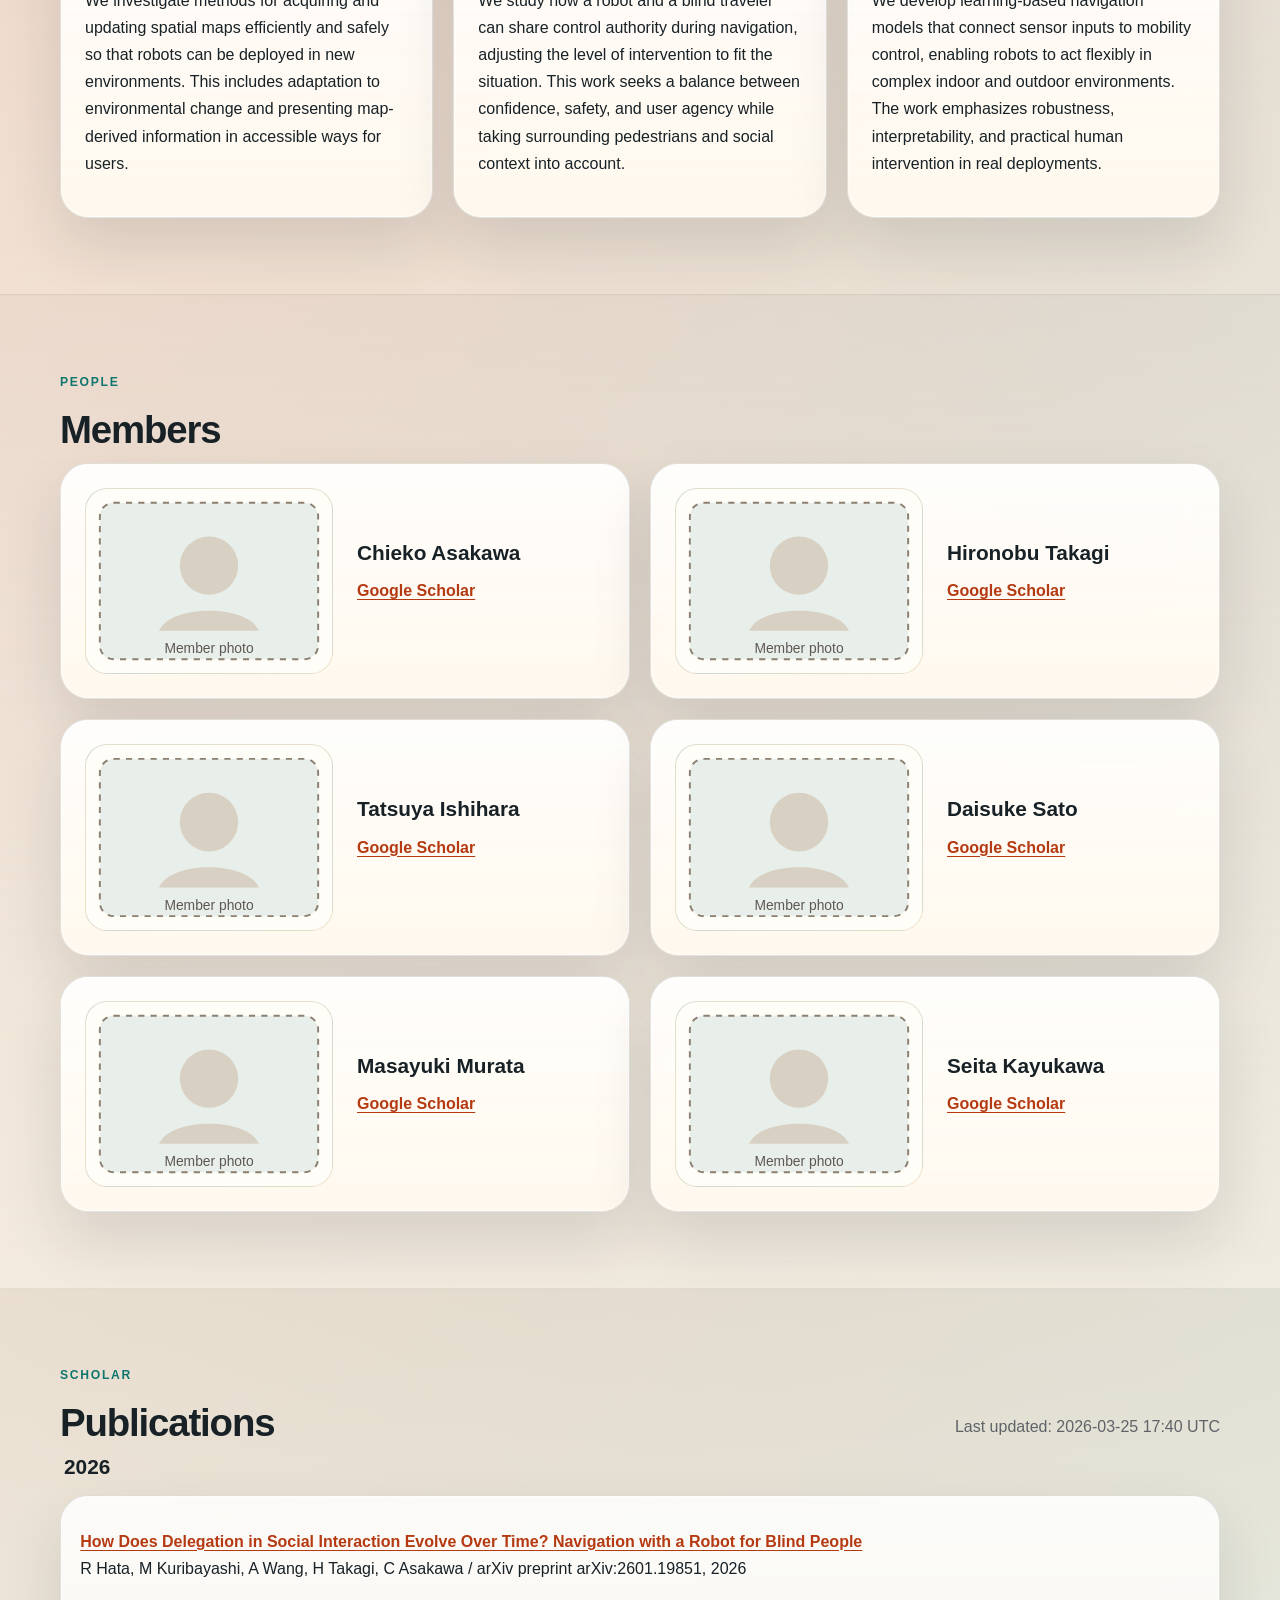
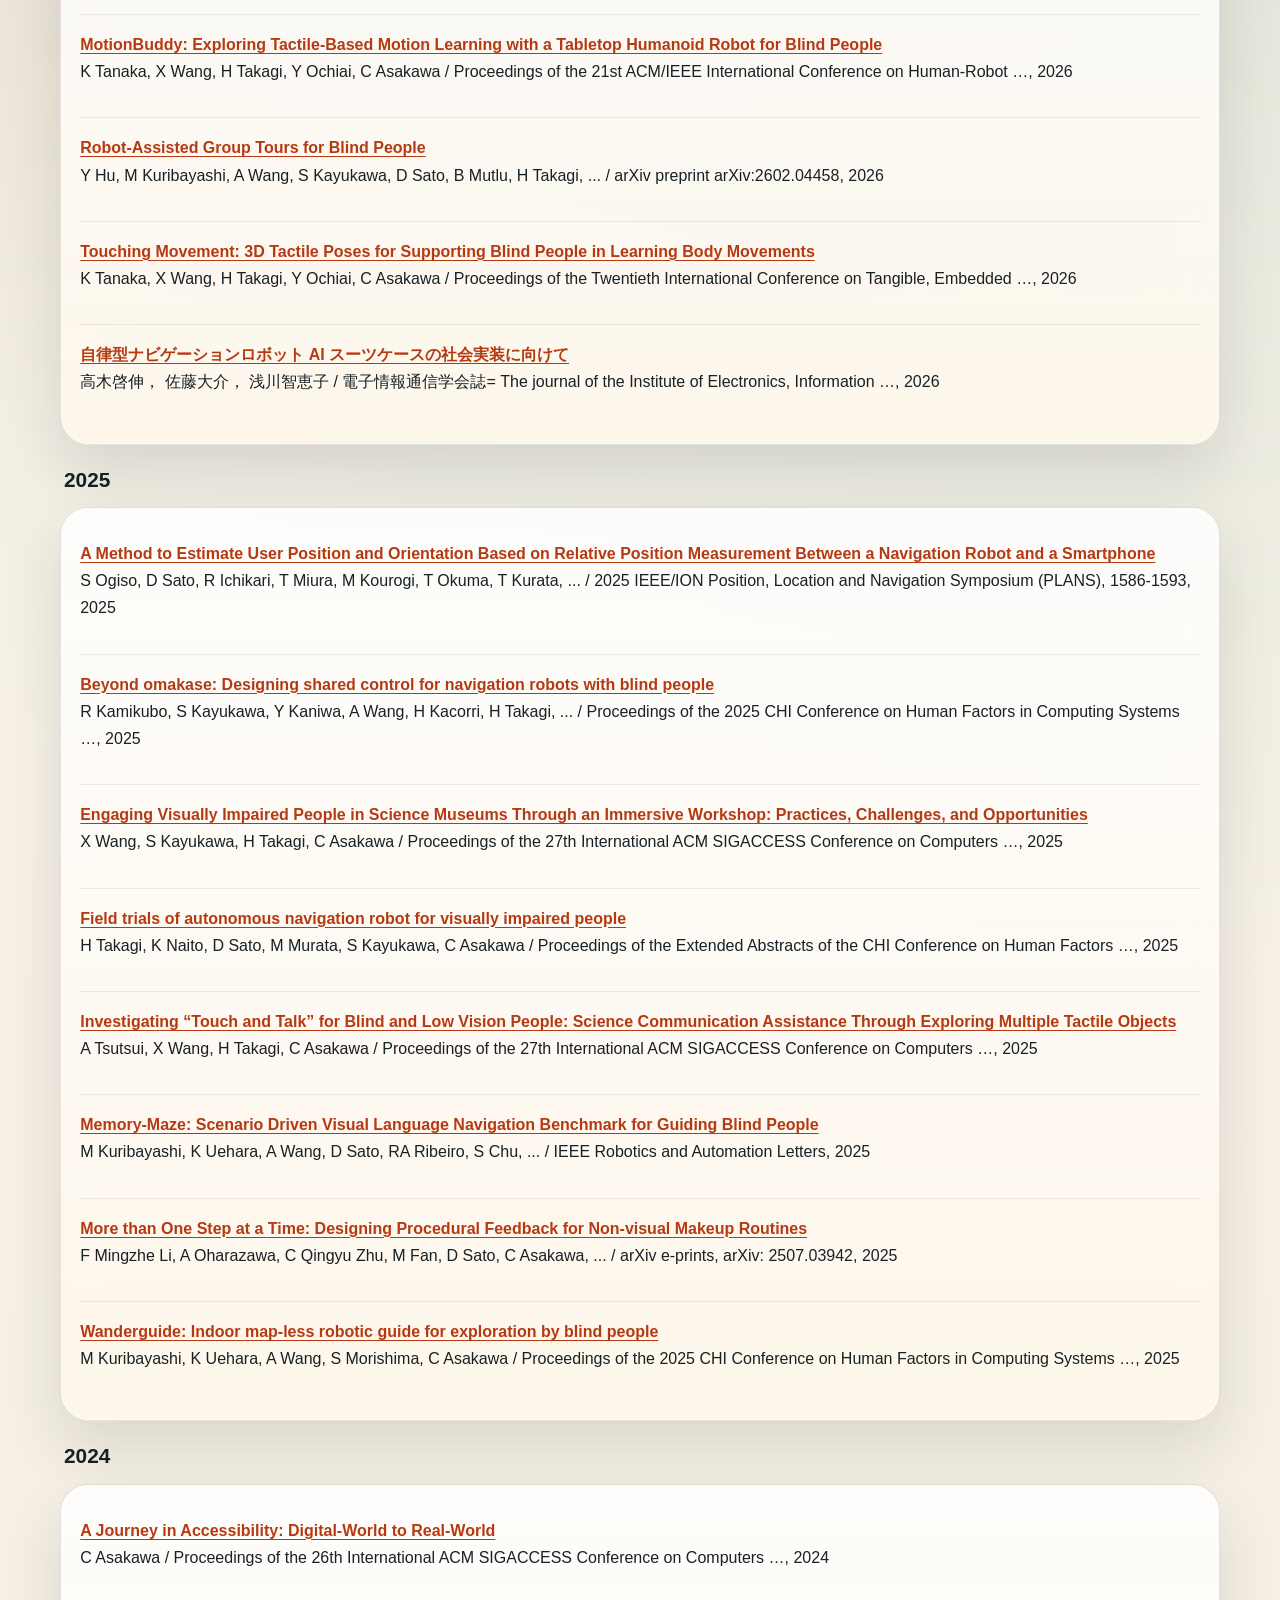
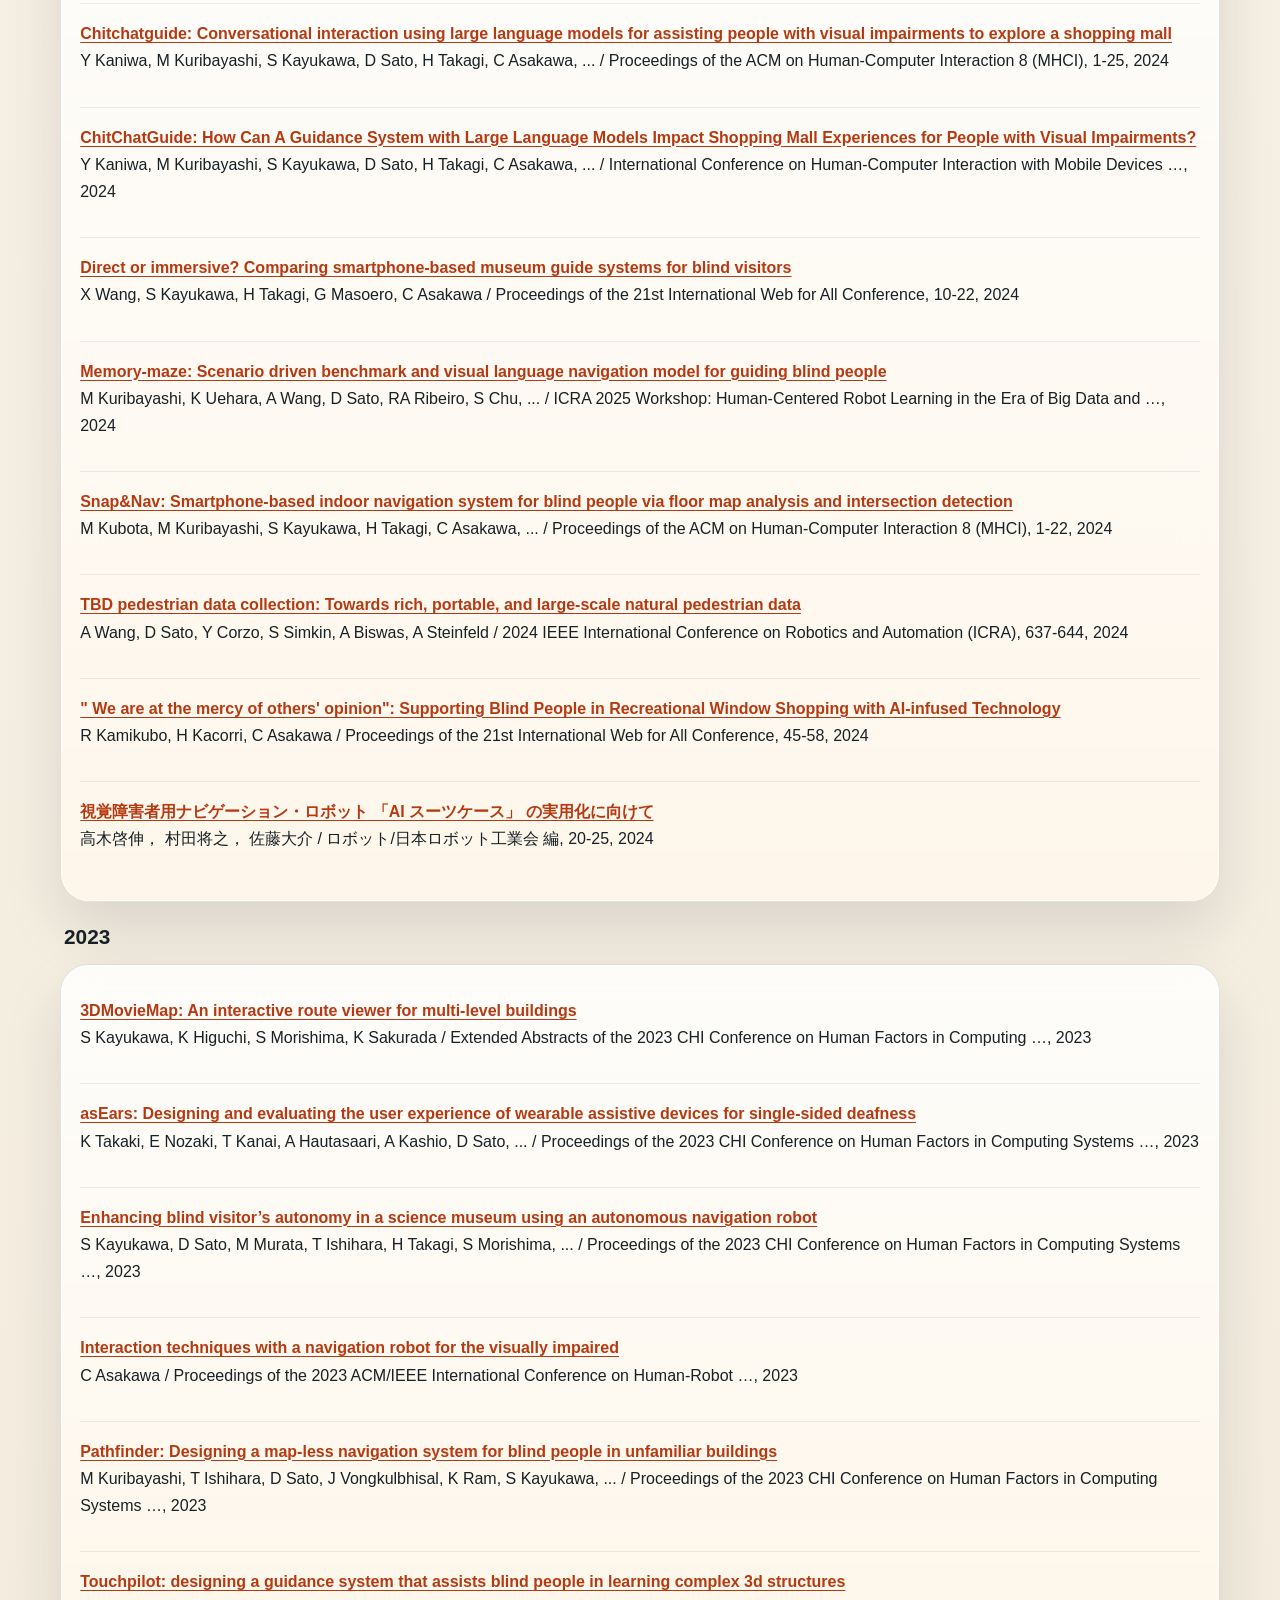
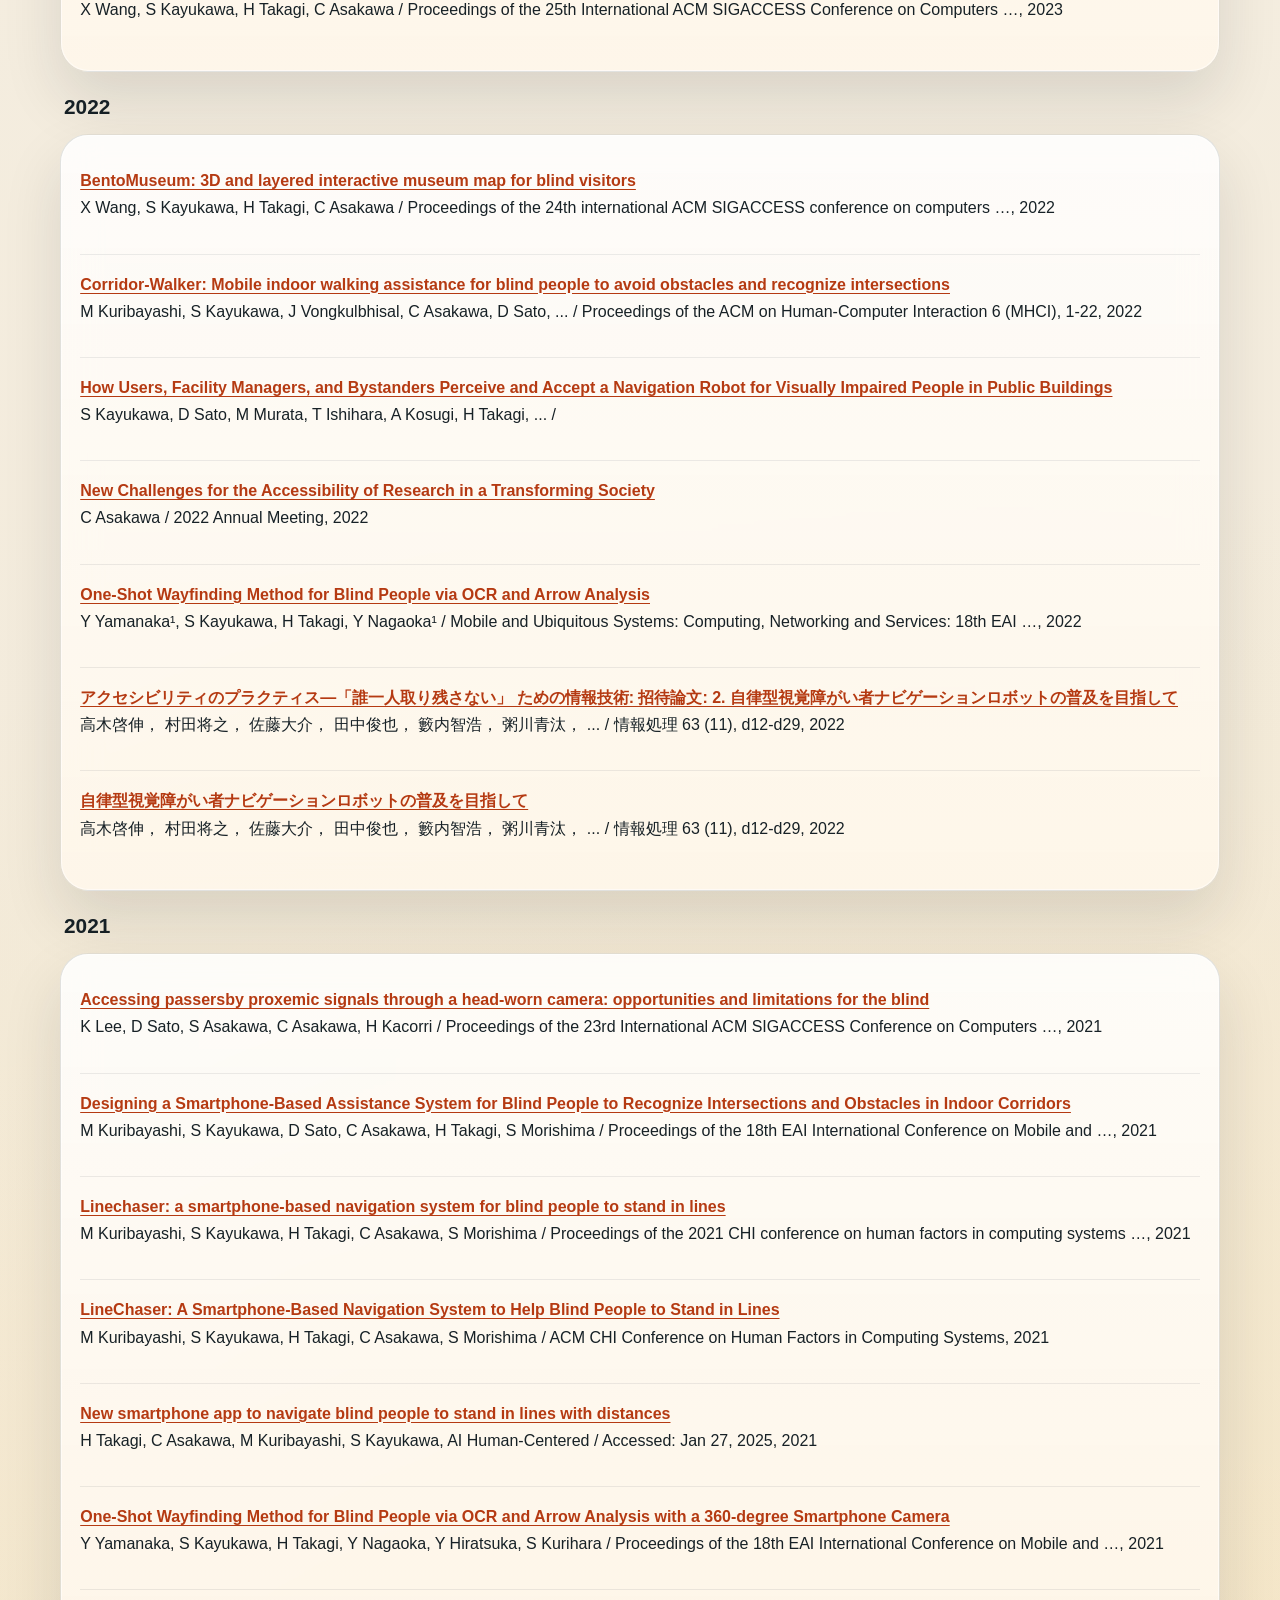
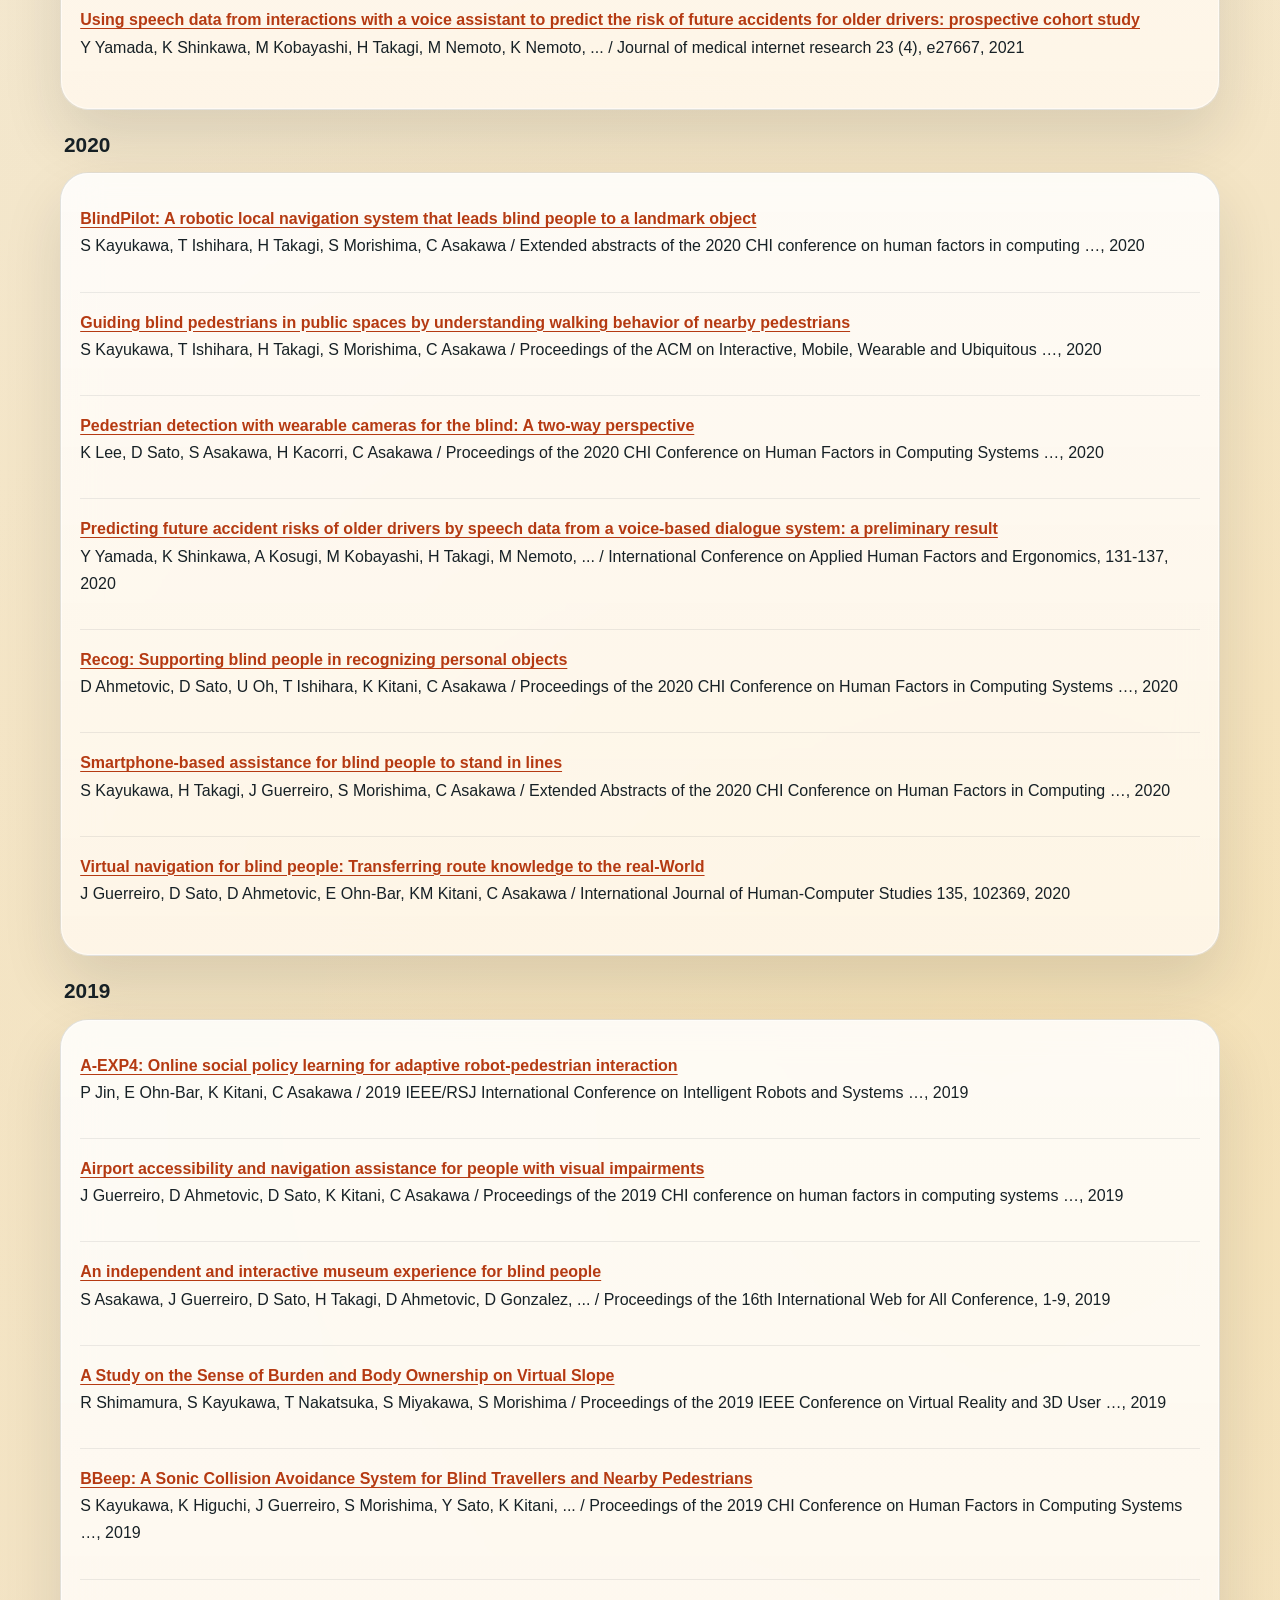
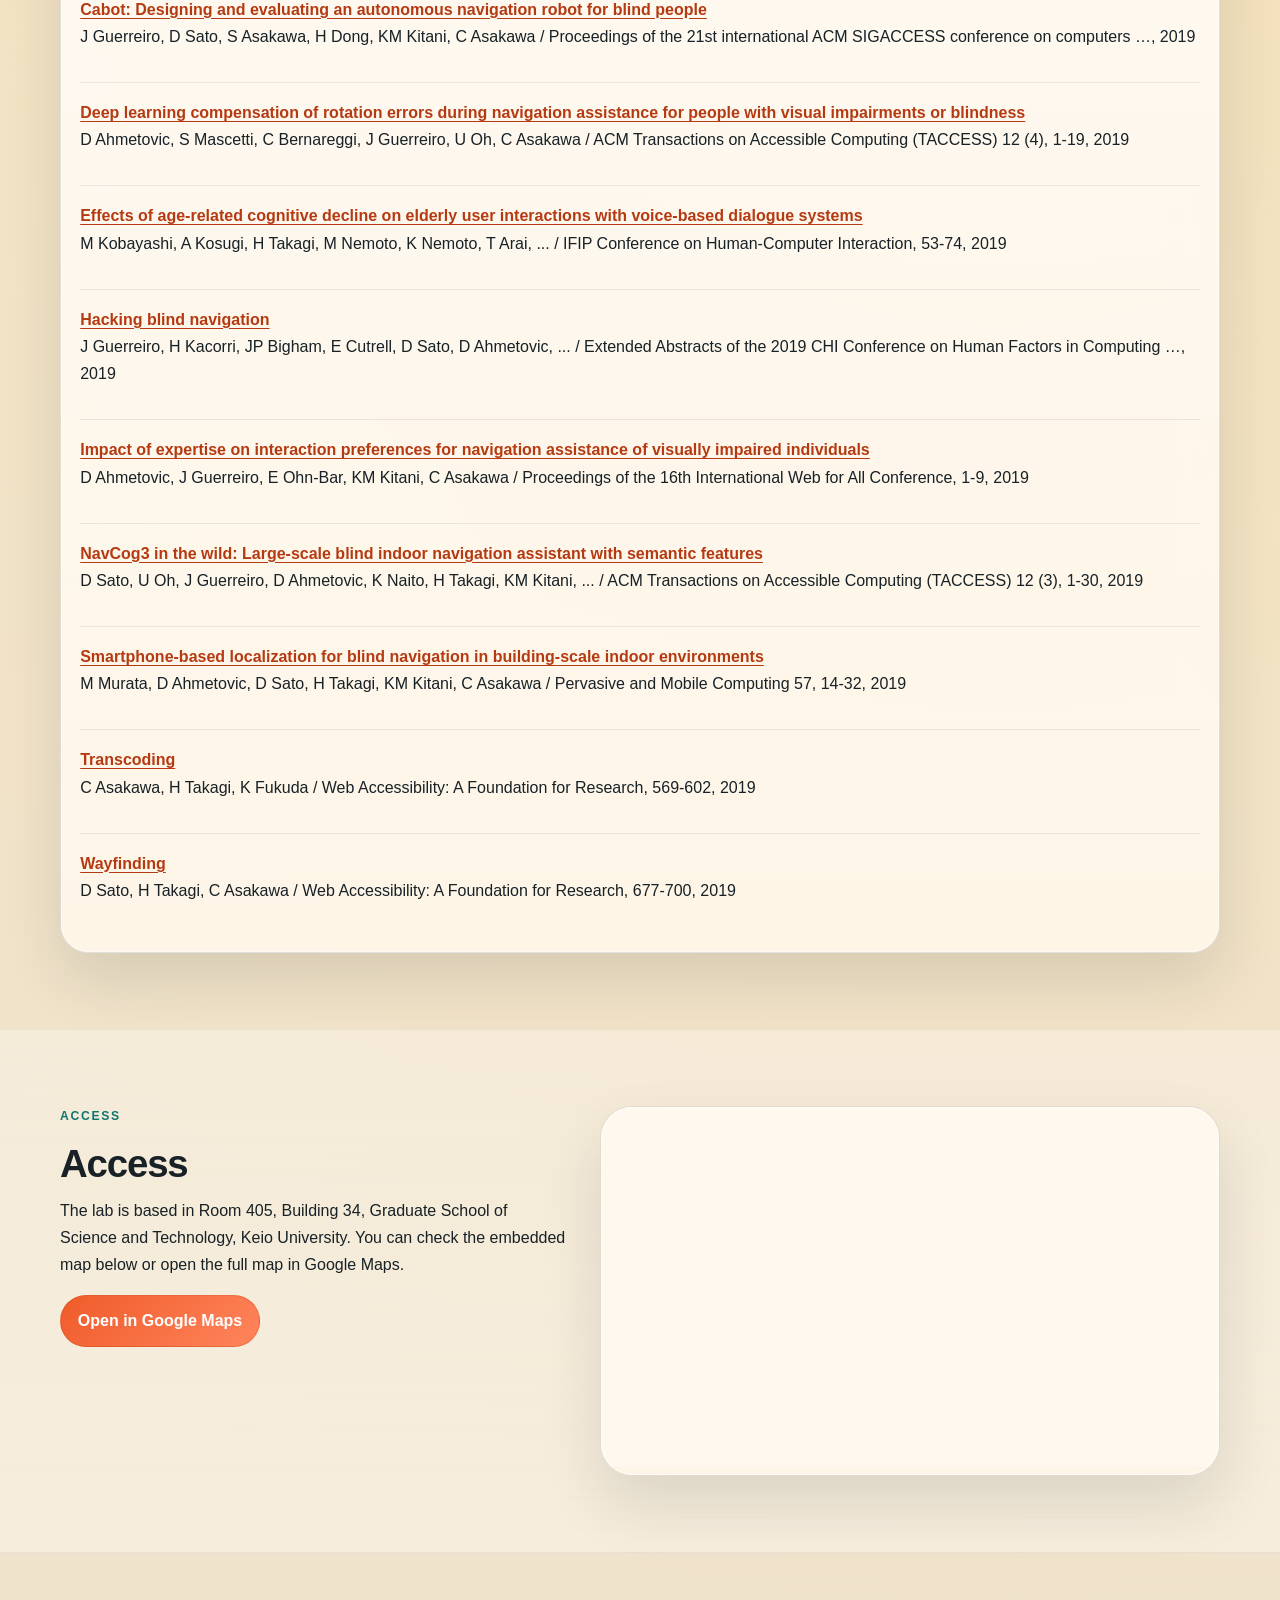
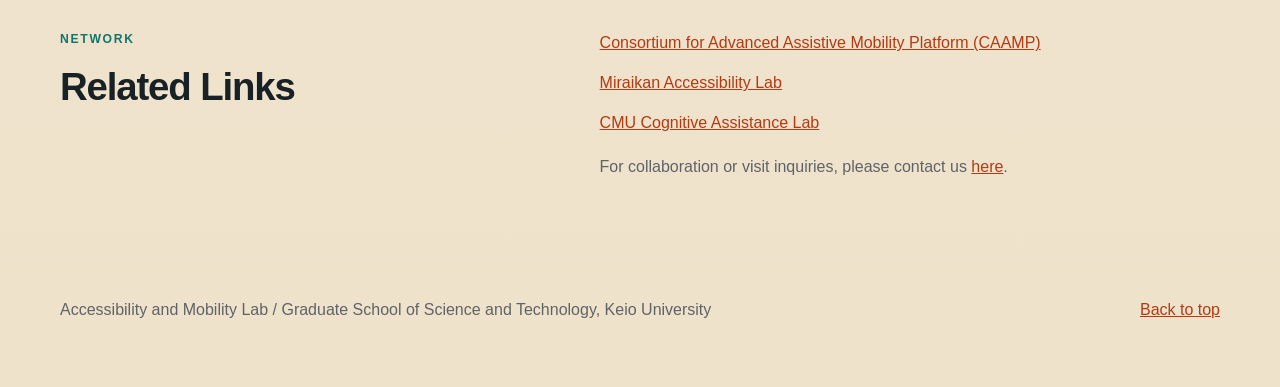
==== commit e20e40a9: "Update lab affiliation to graduate school" ====
--- a/docs/en/index.html
+++ b/docs/en/index.html
@@ -3,7 +3,7 @@
 <head>
   <meta charset="utf-8">
   <meta name="viewport" content="width=device-width, initial-scale=1">
-  <title>Accessibility and Mobility Lab | Faculty of Science and Technology, Keio University</title>
+  <title>Accessibility and Mobility Lab | Graduate School of Science and Technology, Keio University</title>
   <meta name="description" content="Research on human-robot mobility systems that improve accessibility for blind and low-vision people">
   <link rel="stylesheet" href="../assets/site.css">
 </head>
@@ -13,7 +13,7 @@
     <div class="wrap header-inner">
       <a class="brand" href="./index.html">
         <span class="brand-name">Accessibility and Mobility Lab</span>
-        <span class="brand-affiliation">Faculty of Science and Technology, Keio University</span>
+        <span class="brand-affiliation">Graduate School of Science and Technology, Keio University</span>
       </a>
       <nav aria-label="Primary navigation">
         <ul class="nav-list">
@@ -26,8 +26,8 @@
   <main id="main">
     <section class="hero">
       <div class="wrap hero-grid">
-        <div class="hero-copy panel" style="--hero-image: url('../assets/hero-photo.jpg');">
-          <p class="eyebrow">Faculty of Science and Technology, Keio University</p>
+        <div class="hero-copy panel" style="background-image: linear-gradient(90deg, rgba(255, 249, 240, 1.00) 0%, rgba(255, 249, 240, 0.96) 40%, rgba(255, 249, 240, 0.75) 100%), url('../assets/hero-photo.jpg');">
+          <p class="eyebrow">Graduate School of Science and Technology, Keio University</p>
           <h1>Accessibility and Mobility Lab</h1>
           <p class="hero-tagline">Research on human-robot mobility systems that improve accessibility for blind and low-vision people</p>
           <p>The Accessibility and Mobility Lab studies intelligent mobility systems, spatial understanding, and interaction techniques that support safe and self-directed travel for blind and low-vision people. With a focus on real-world deployment of the AI Suitcase, the lab explores social navigation that respects user agency as well as the surrounding human environment.</p>
@@ -585,7 +585,7 @@
         <div>
           <p class="section-kicker">Access</p>
           <h2>Access</h2>
-          <p>The lab is based in Room 405, Building 34, Faculty of Science and Technology, Keio University. You can check the embedded map below or open the full map in Google Maps.</p>
+          <p>The lab is based in Room 405, Building 34, Graduate School of Science and Technology, Keio University. You can check the embedded map below or open the full map in Google Maps.</p>
           <p><a class="button-link" href="https://maps.app.goo.gl/VYUvun4Bfd9GRzmc7">Open in Google Maps</a></p>
         </div>
         <div class="map-panel">
@@ -616,7 +616,7 @@
   </main>
   <footer class="site-footer">
     <div class="wrap footer-inner">
-      <p>Accessibility and Mobility Lab / Faculty of Science and Technology, Keio University</p>
+      <p>Accessibility and Mobility Lab / Graduate School of Science and Technology, Keio University</p>
       <p><a href="./index.html">Back to top</a></p>
     </div>
   </footer>
--- a/docs/assets/site.css
+++ b/docs/assets/site.css
@@ -231,9 +231,9 @@
 .hero-copy {
   border-radius: calc(var(--radius) + 8px);
   padding: 1.75rem;
-  background:
-    linear-gradient(90deg, rgba(255, 249, 240, 1.00) 0%, rgba(255, 249, 240, 0.96) 40%, rgba(255, 249, 240, 0.75) 100%),
-    var(--hero-image) 300px center / cover no-repeat;
+  background-position: 0 0, 300px center;
+  background-size: auto, cover;
+  background-repeat: repeat, no-repeat;
 }
 
 .hero-copy {
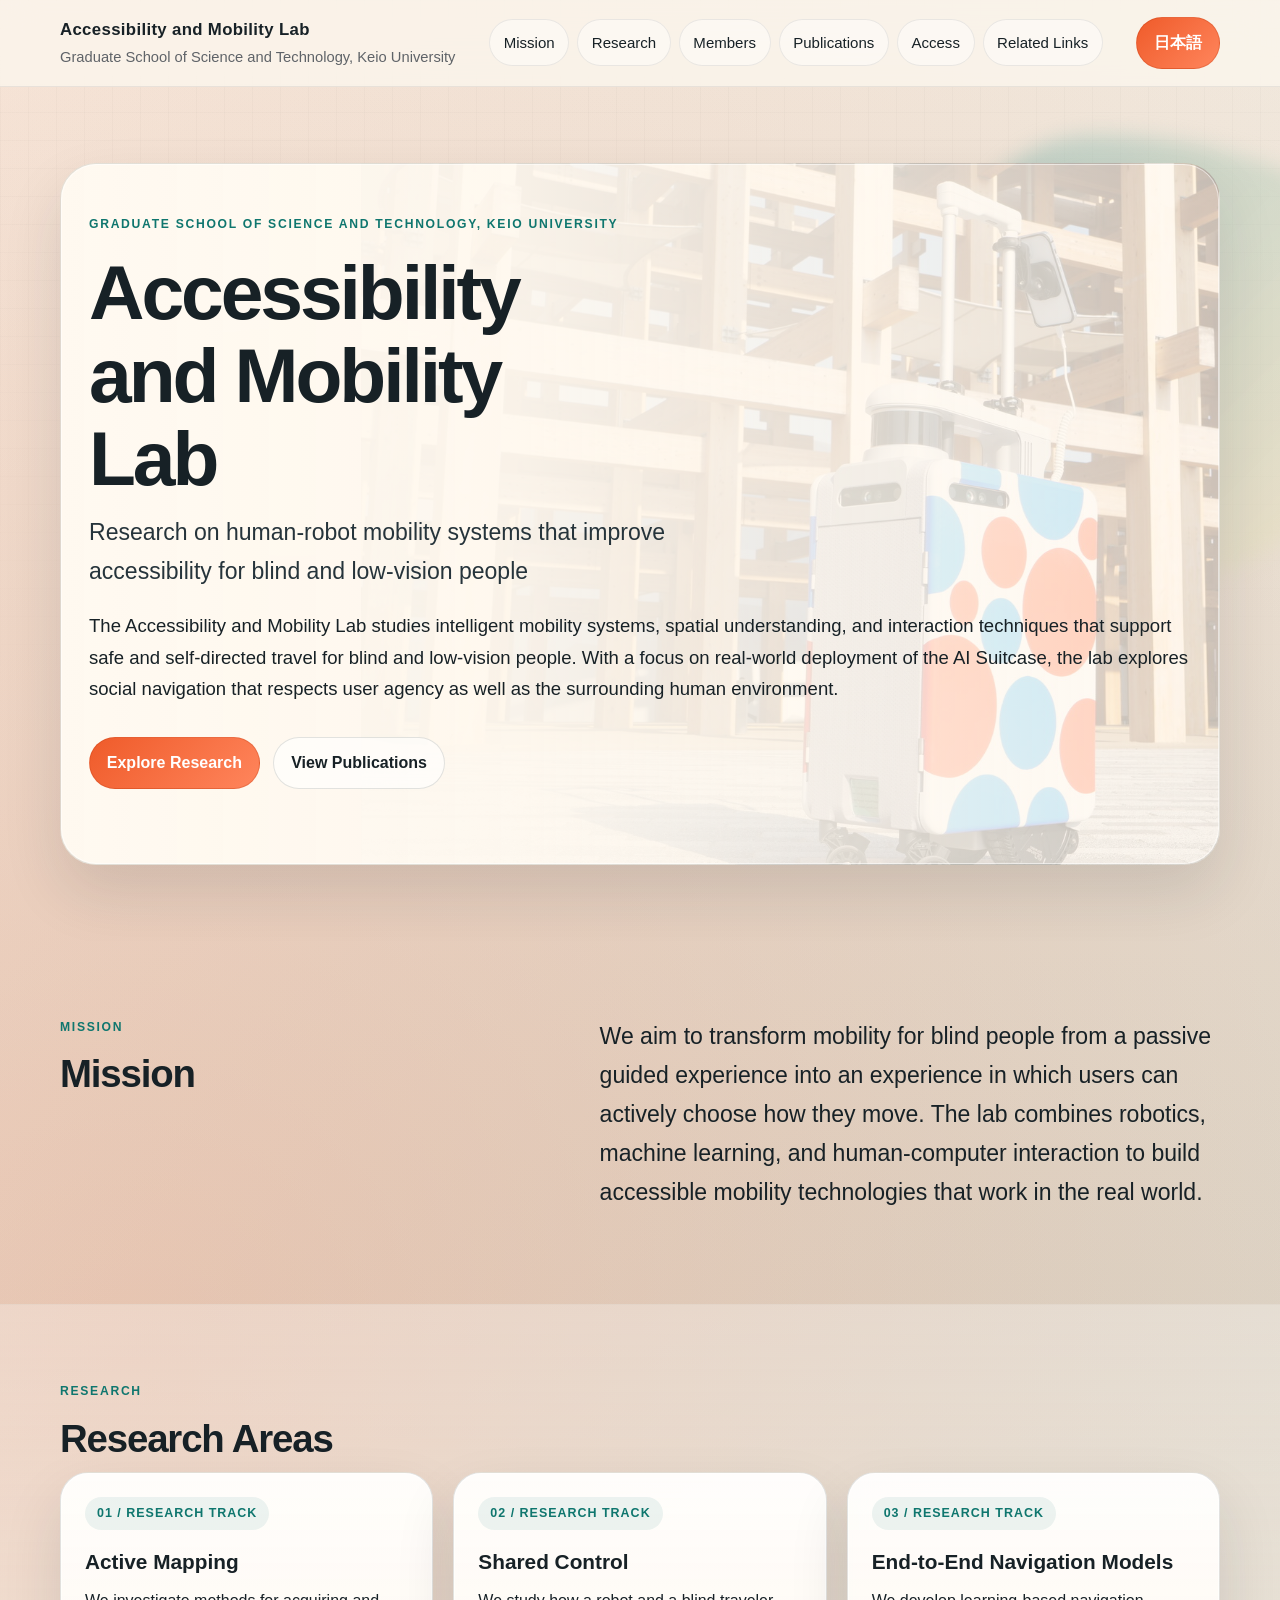
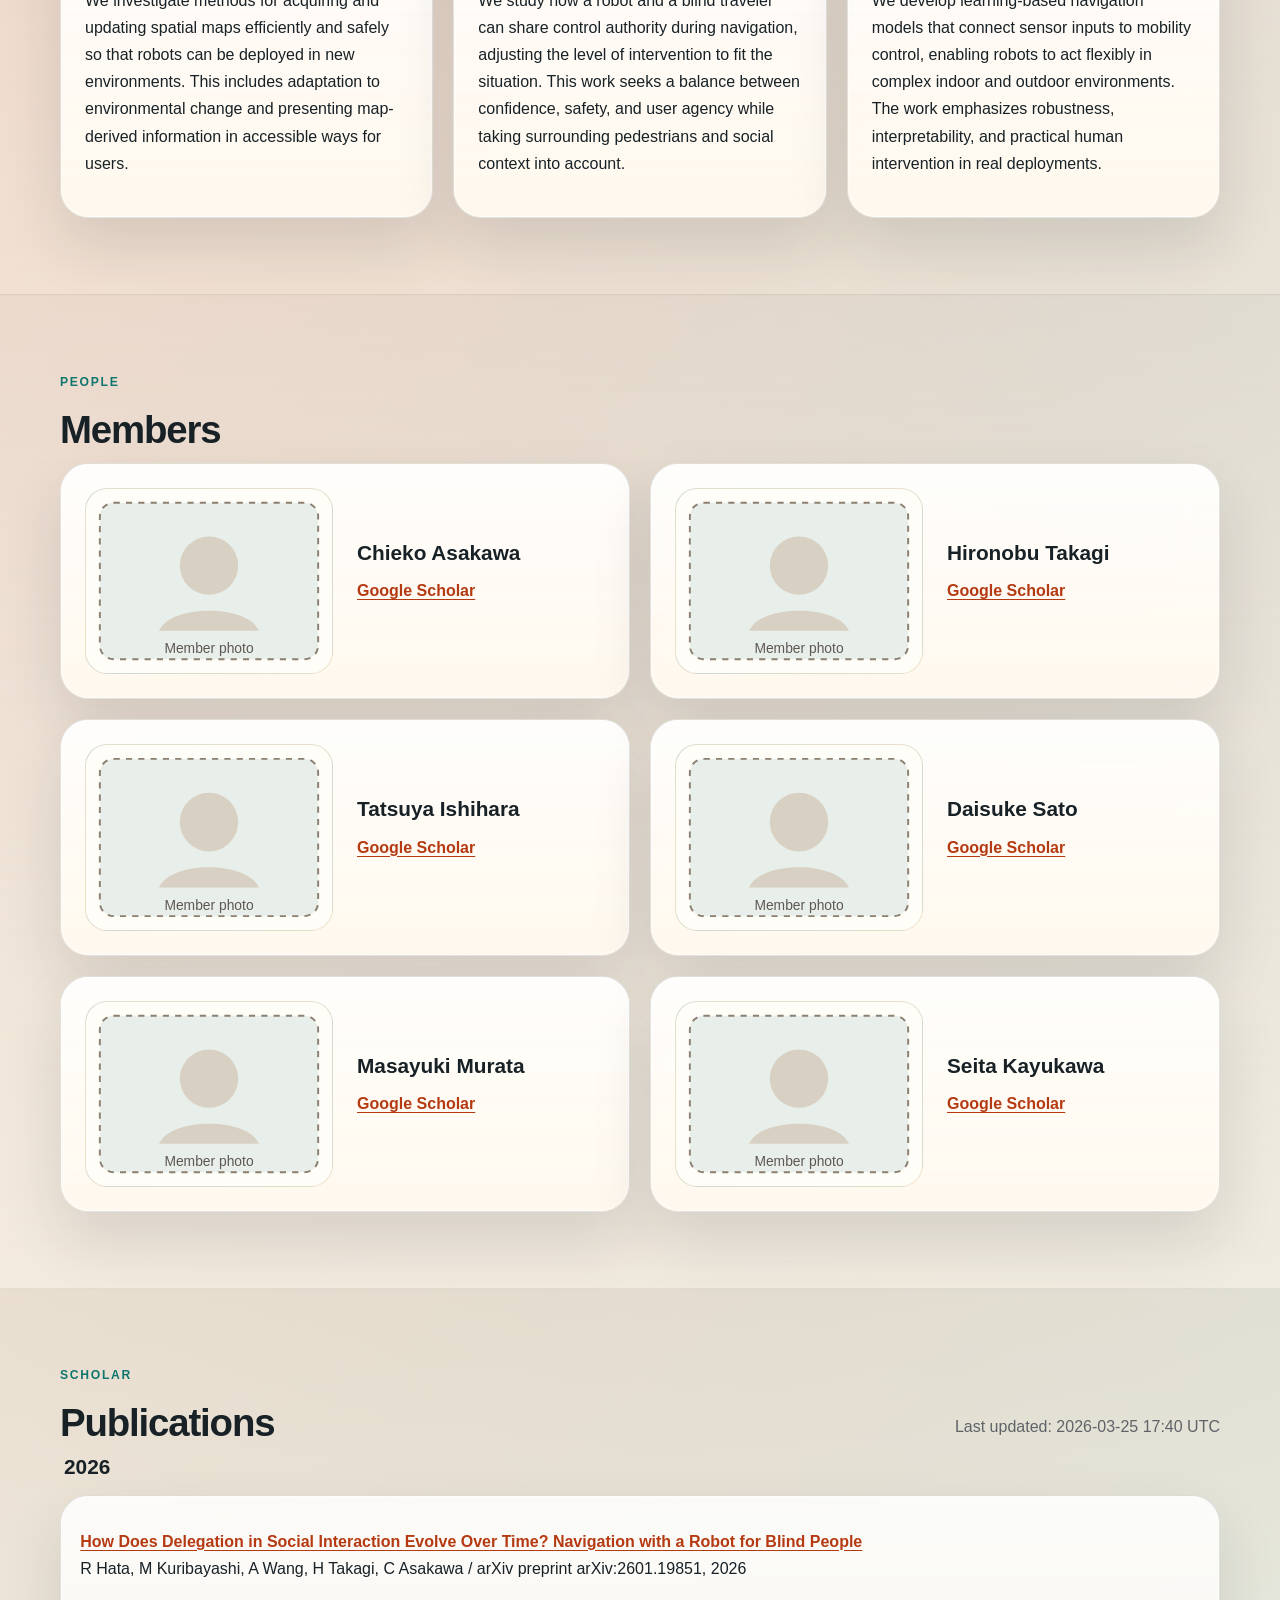
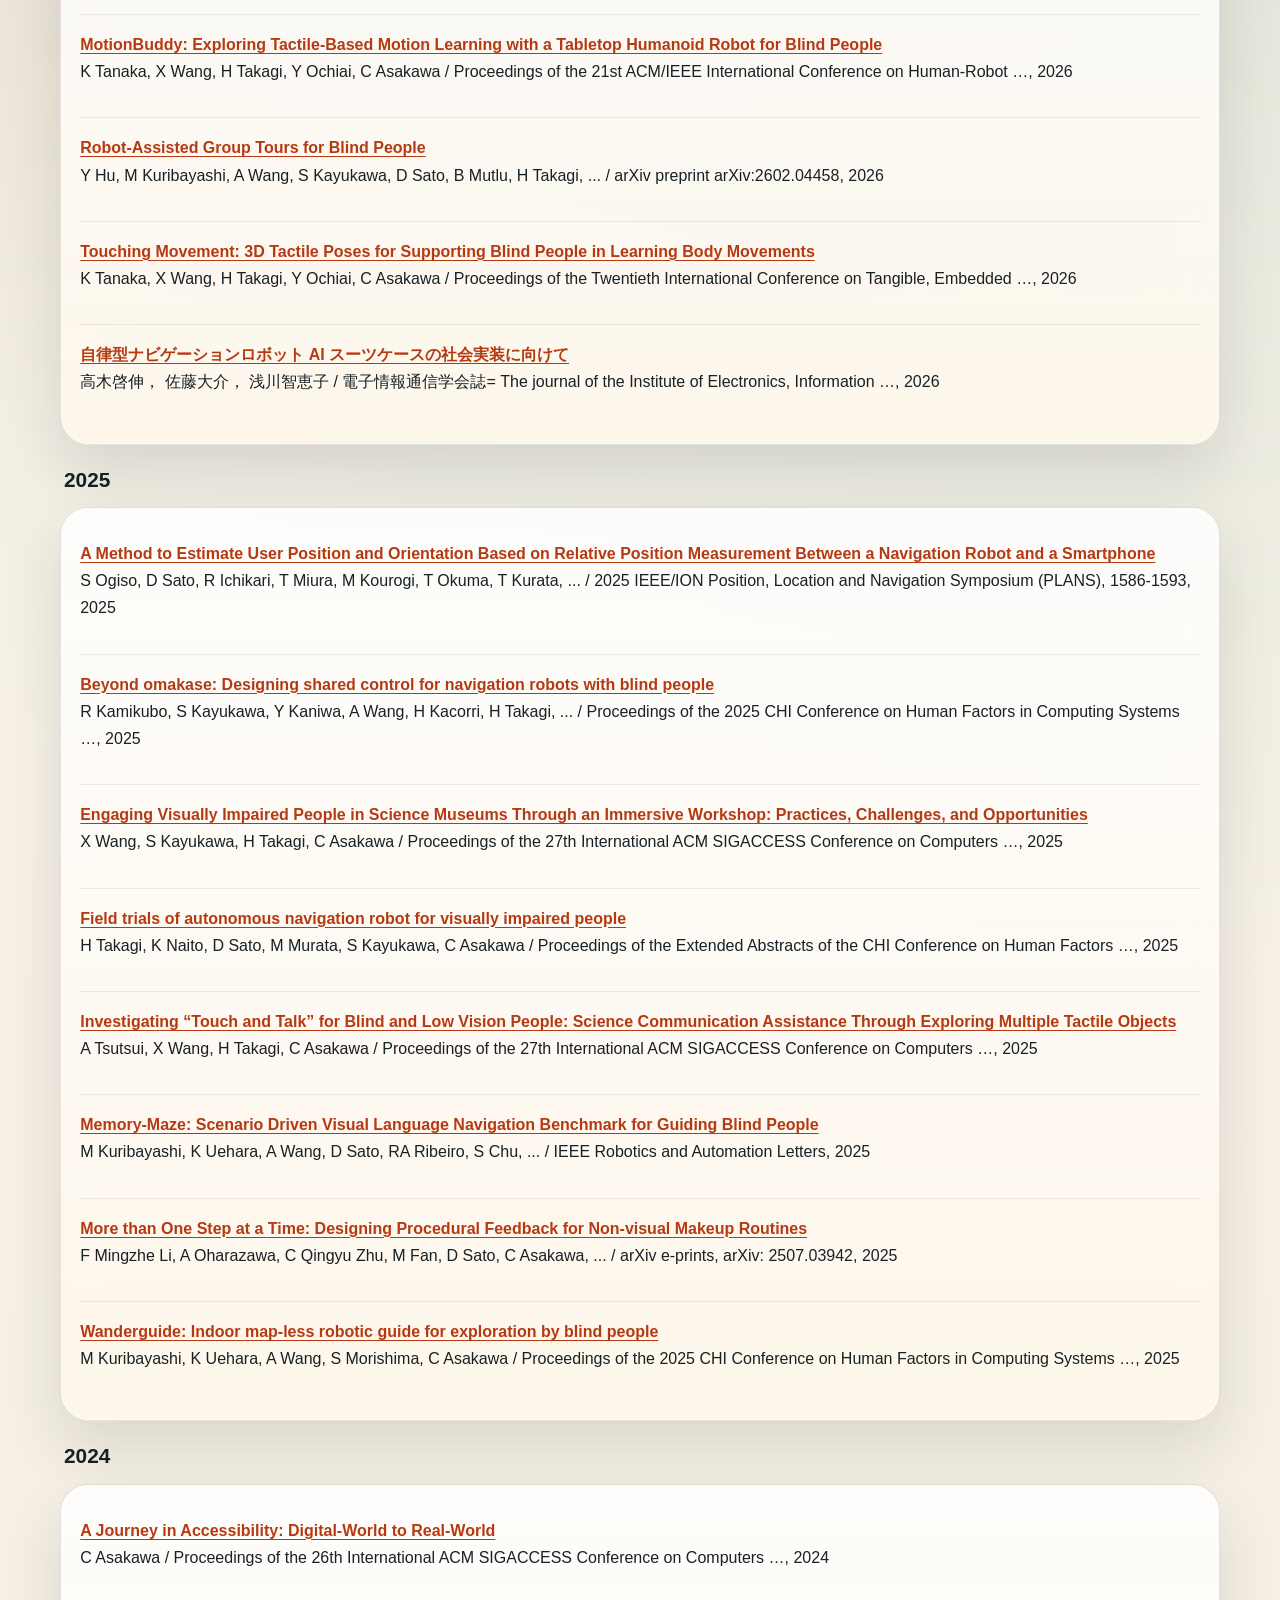
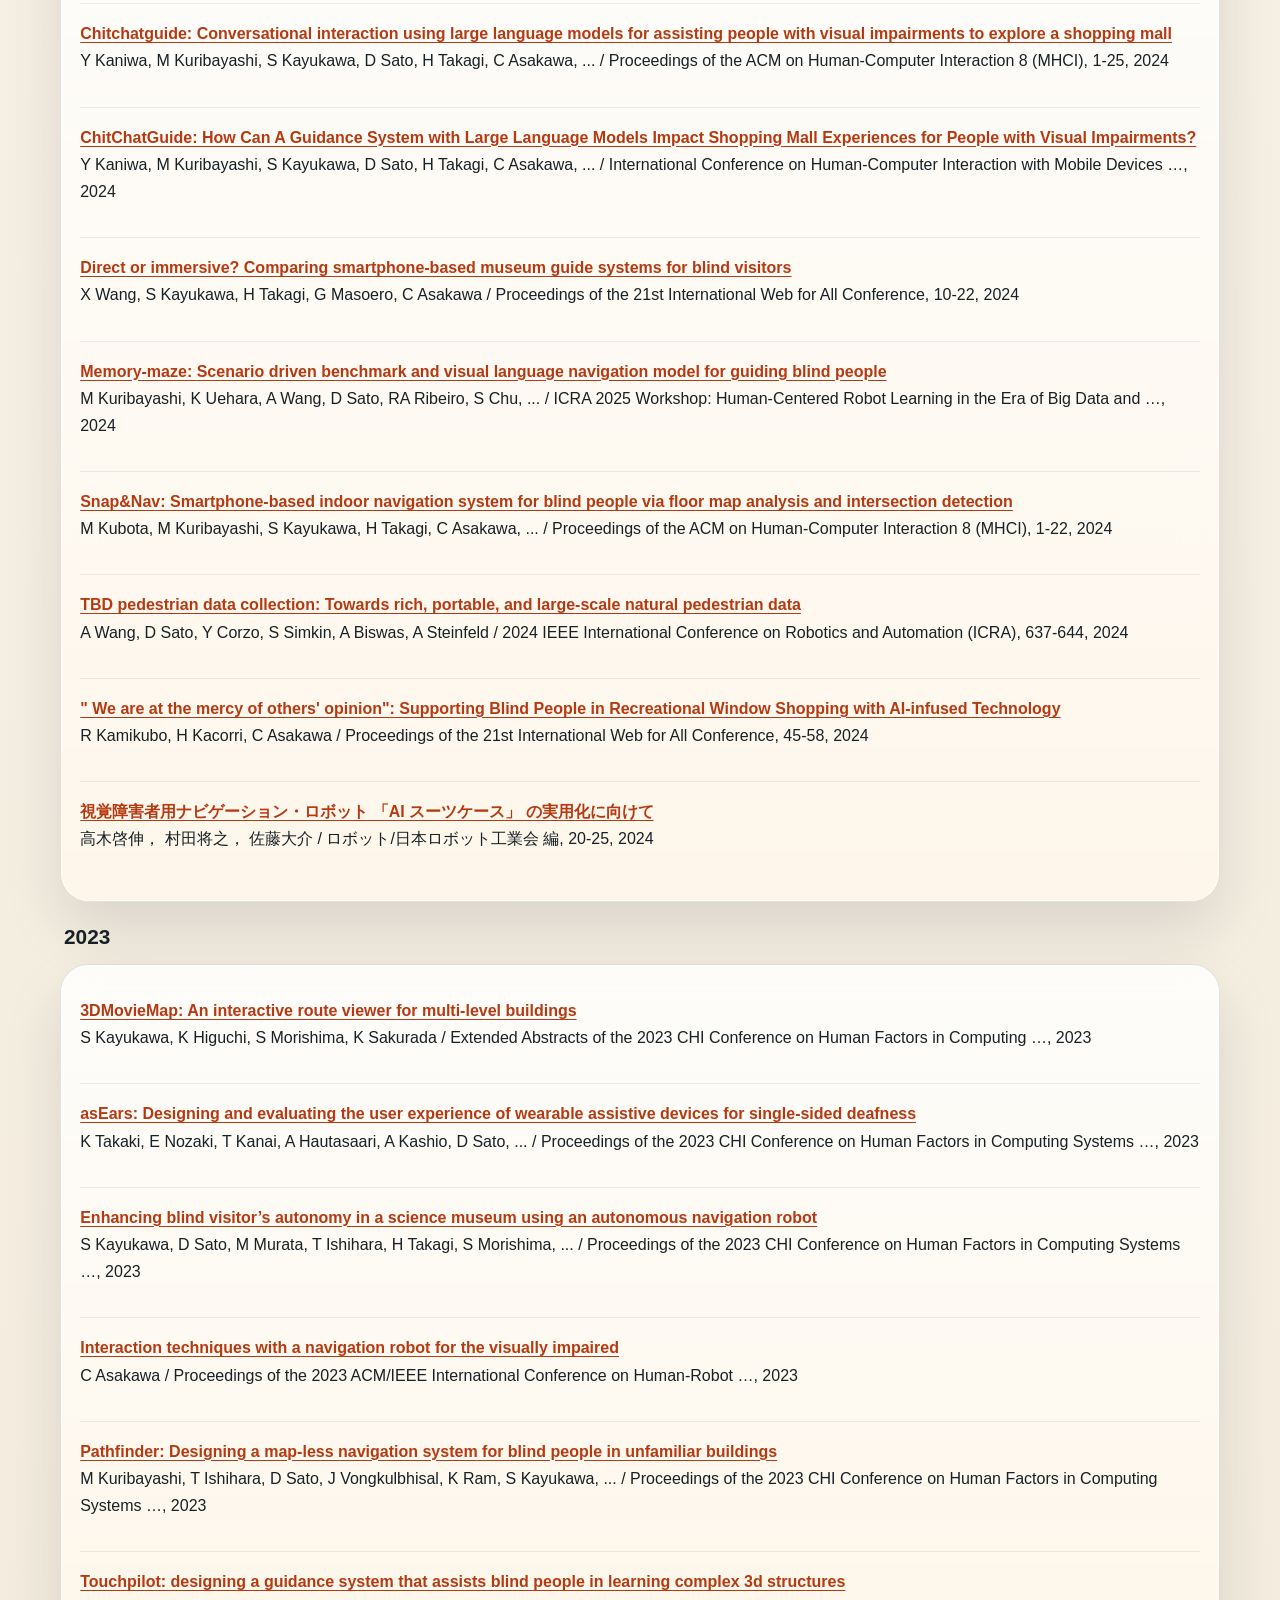
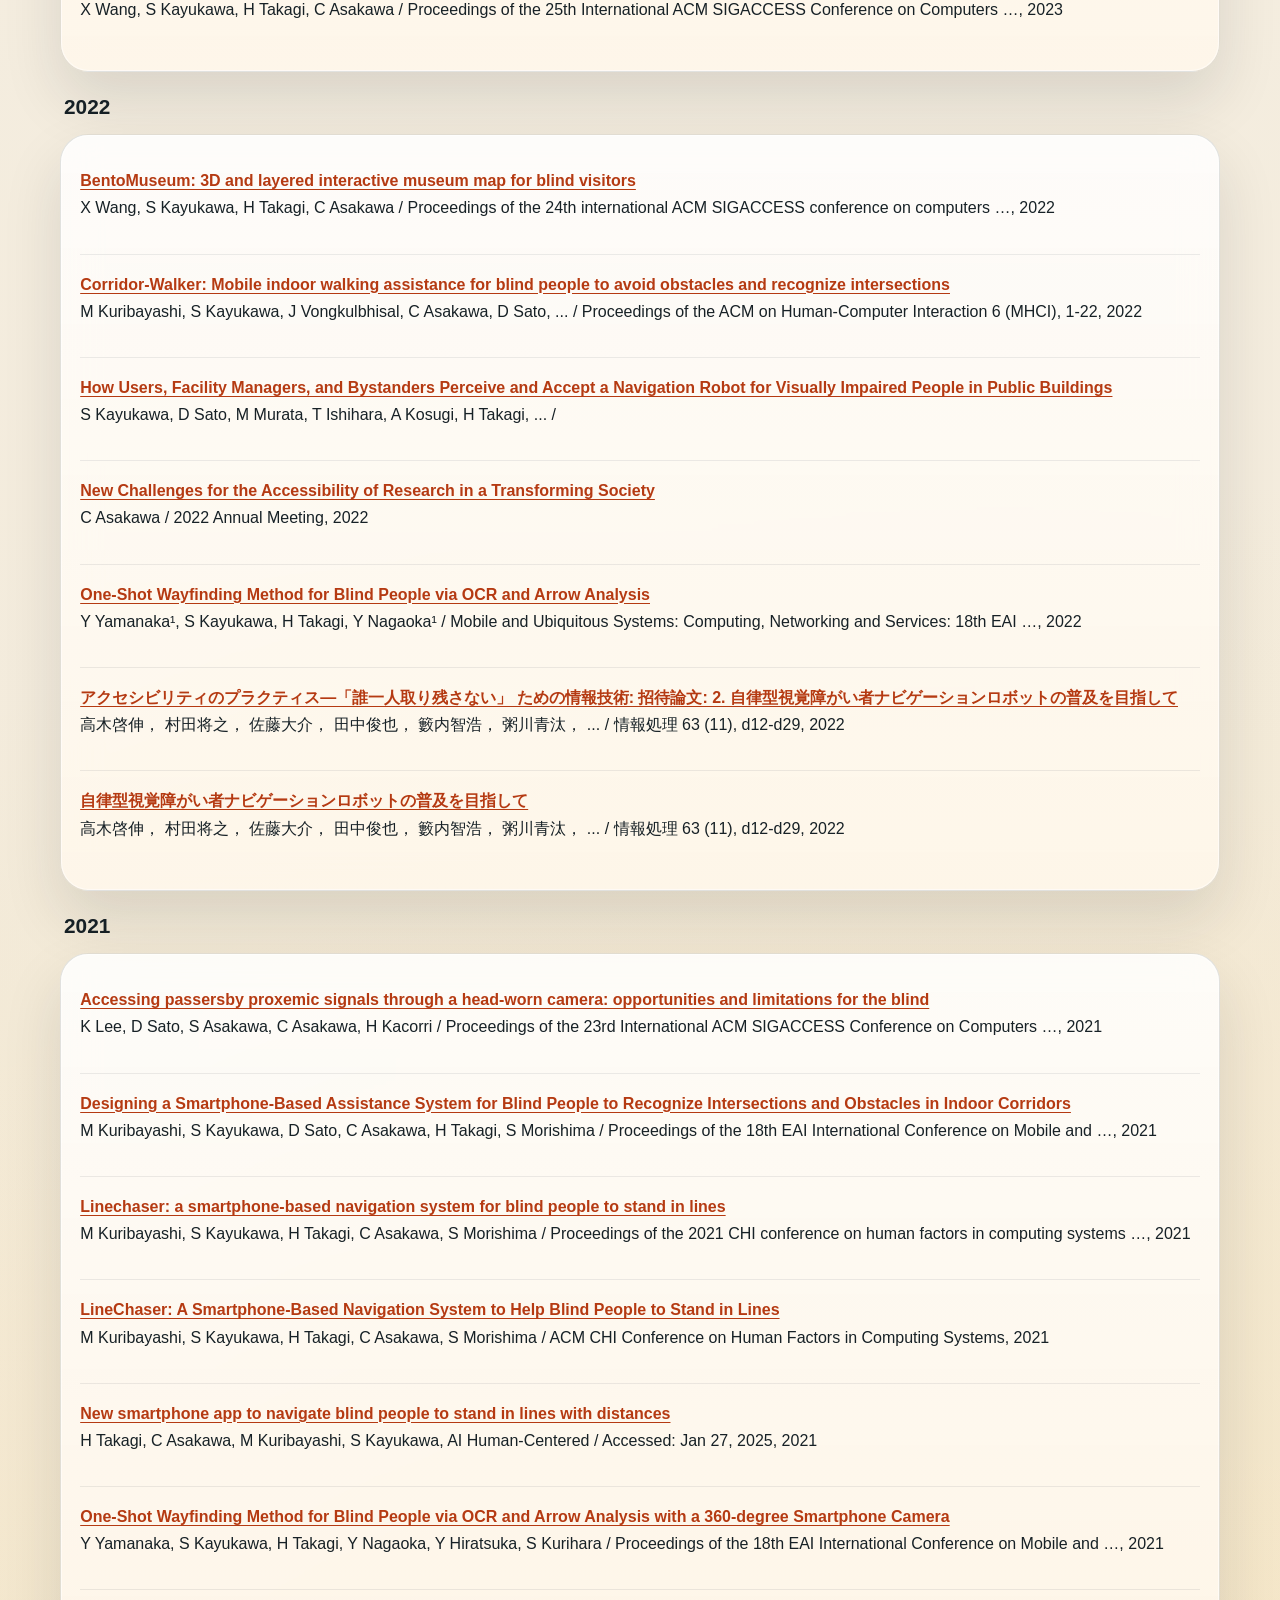
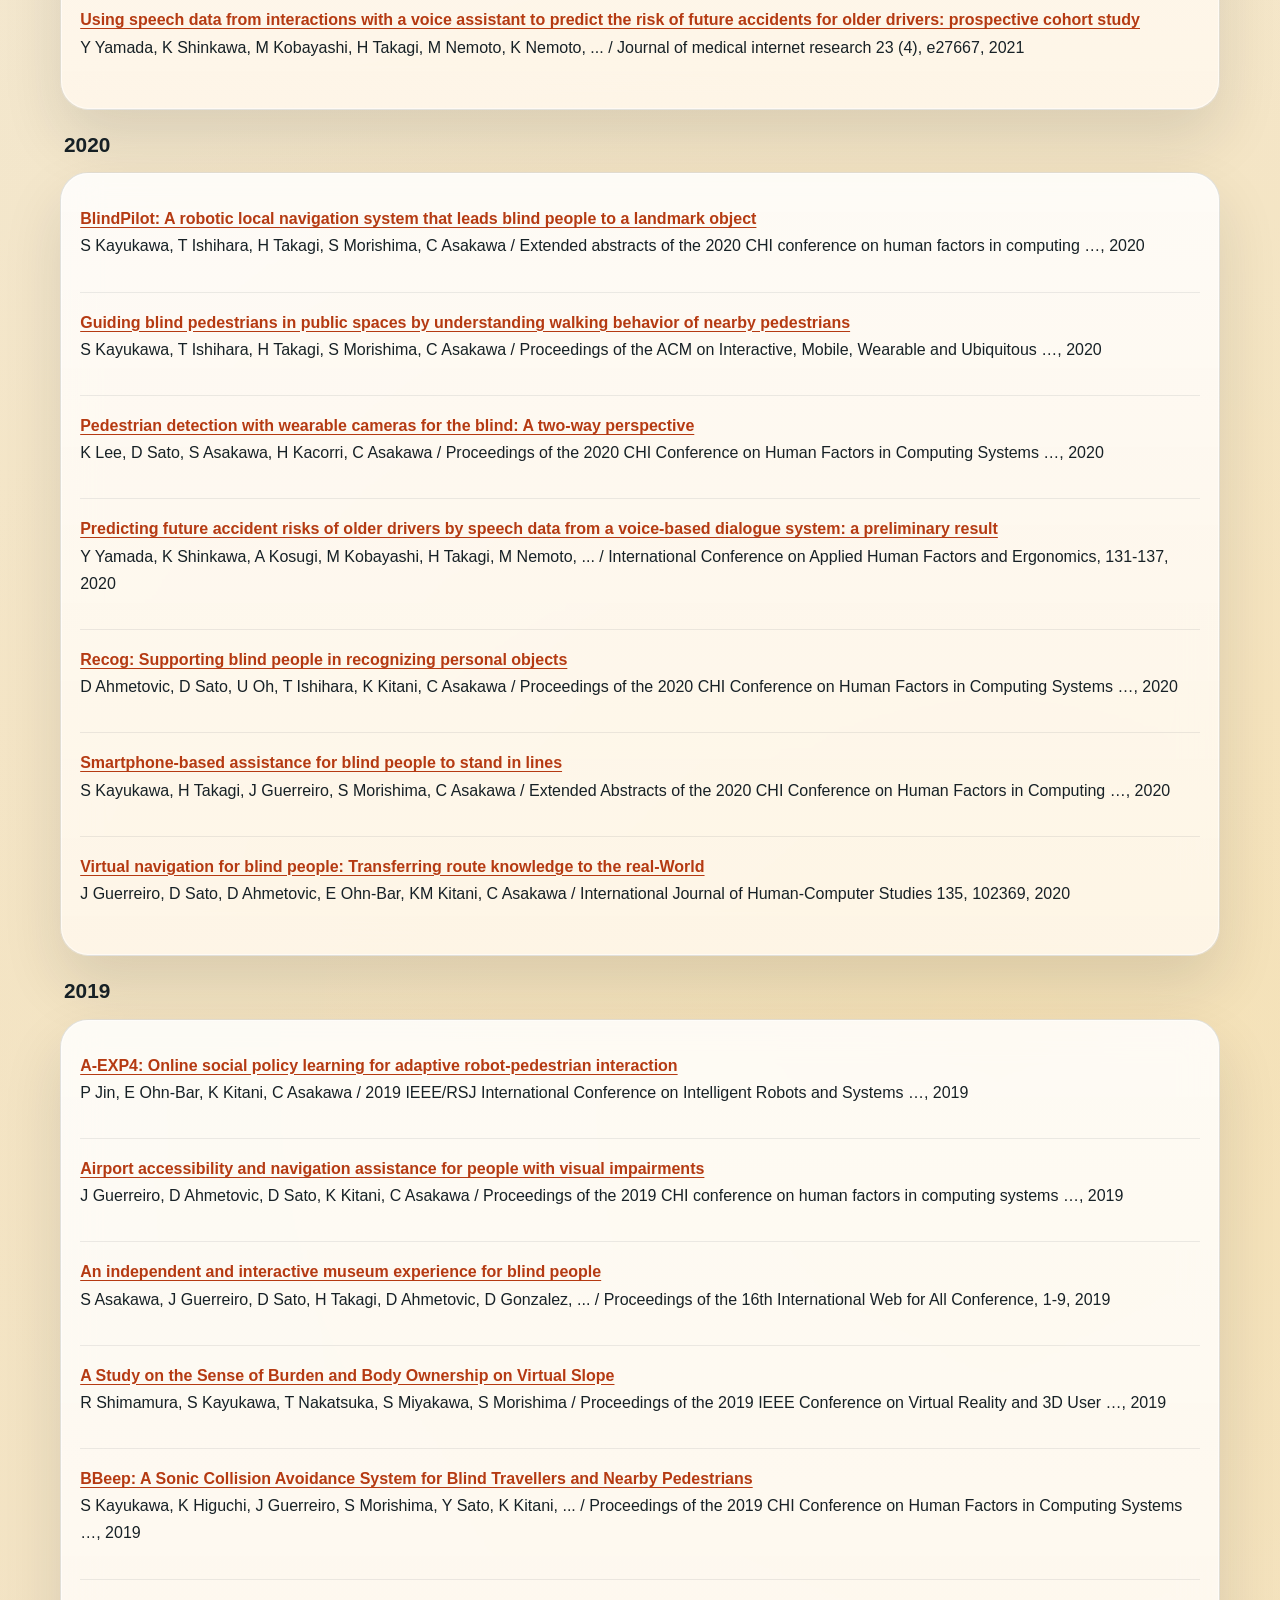
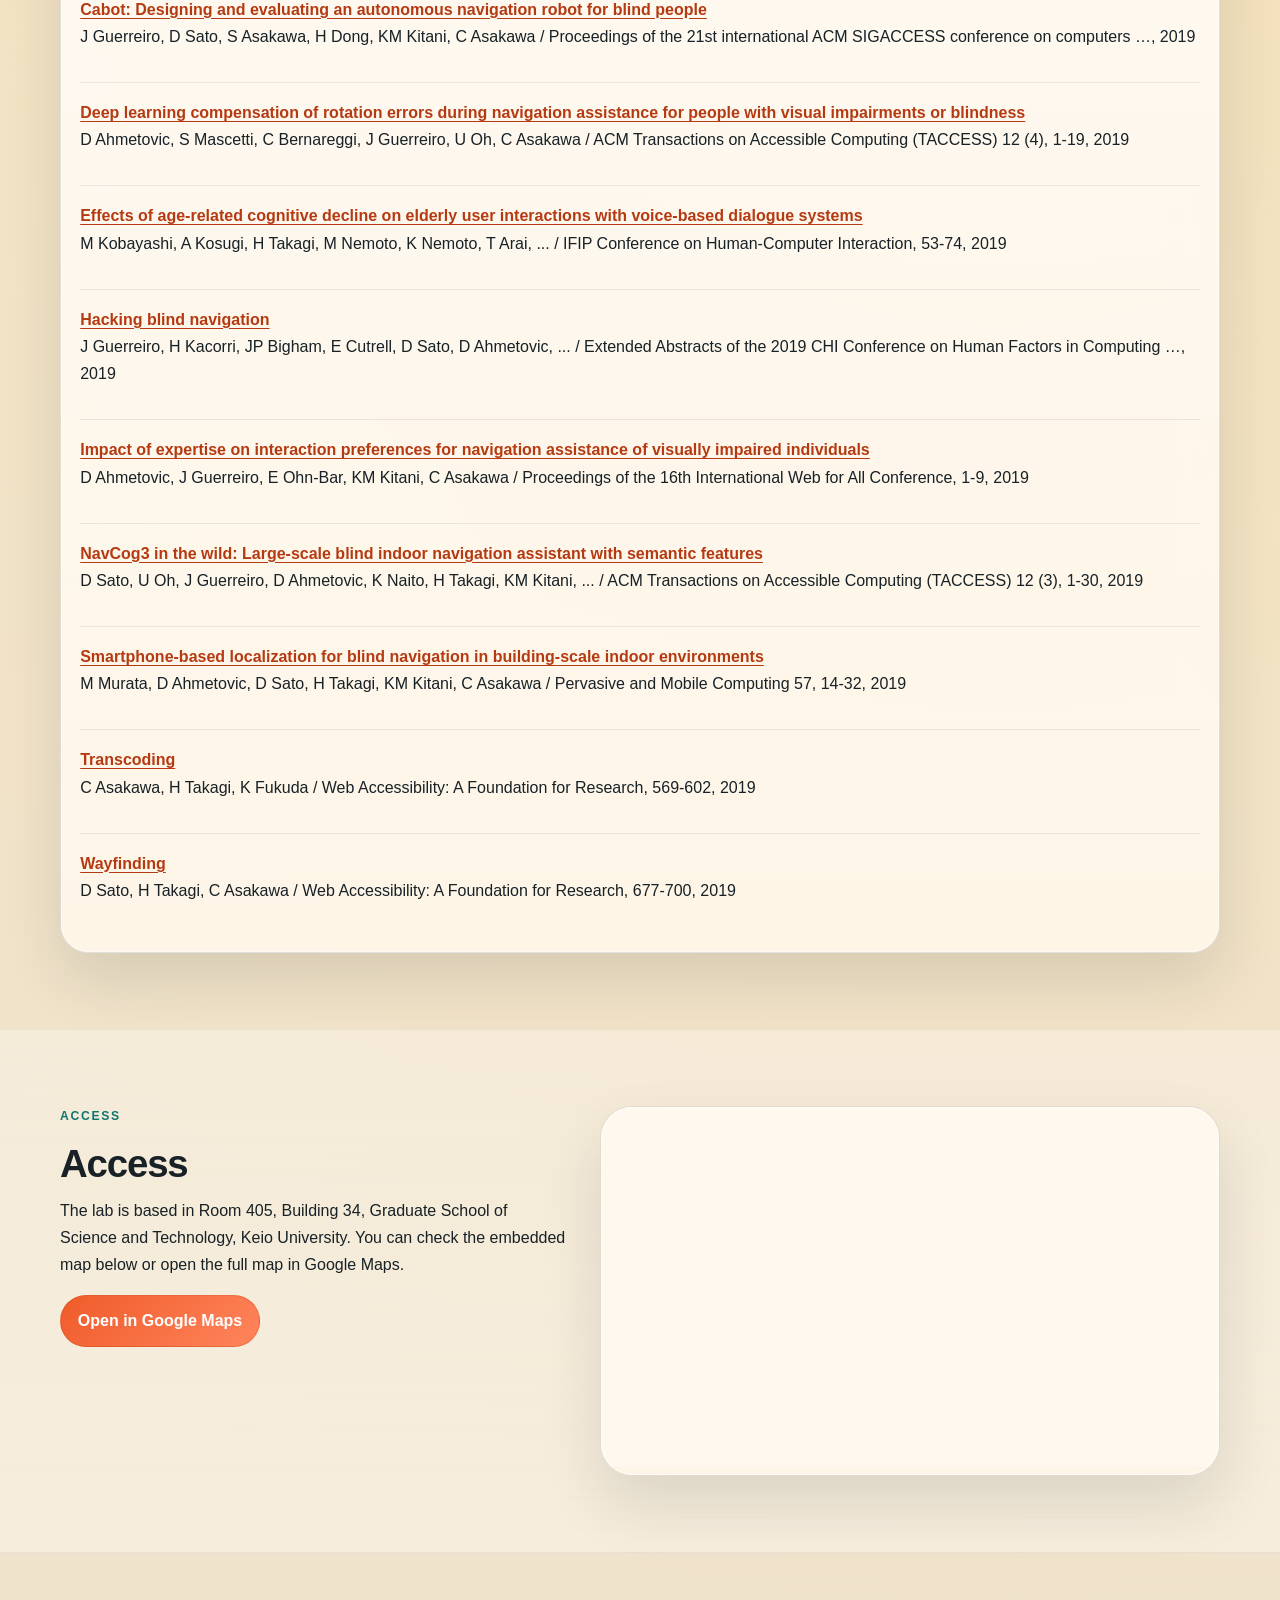
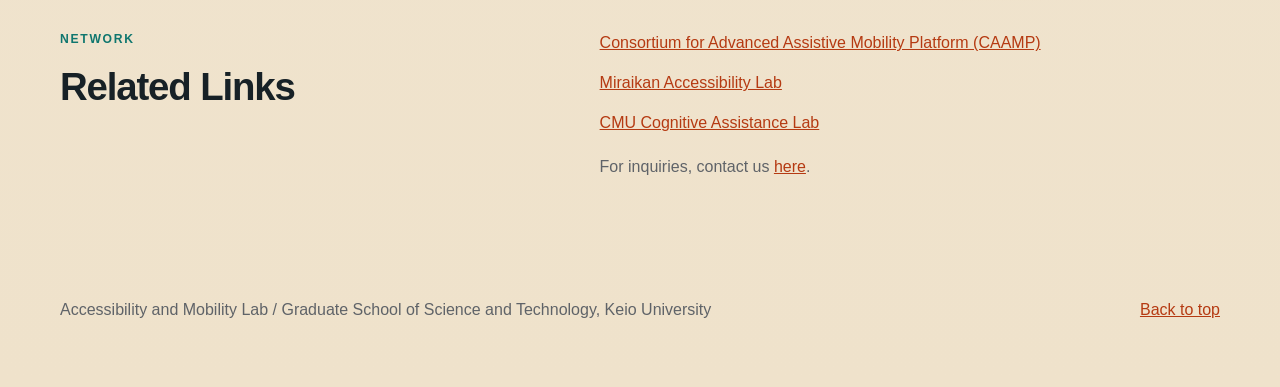
==== commit 465ef8e1: "Update inquiry contact wording" ====
--- a/docs/en/index.html
+++ b/docs/en/index.html
@@ -609,7 +609,7 @@
           <ul class="link-list">
             <li><a href="https://caamp.jp/">Consortium for Advanced Assistive Mobility Platform (CAAMP)</a></li><li><a href="https://www.miraikan.jst.go.jp/lab/AccessibilityLab/">Miraikan Accessibility Lab</a></li><li><a href="https://www.cs.cmu.edu/~NavCog/">CMU Cognitive Assistance Lab</a></li>
           </ul>
-          <p class="contact-note">For collaboration or visit inquiries, please contact us <a href="mailto:tbd@tbd.com">here</a>.</p>
+          <p class="contact-note">For inquiries, contact us <a href="mailto:mail@ai-suitcase.org">here</a>.</p>
         </div>
       </div>
     </section>
